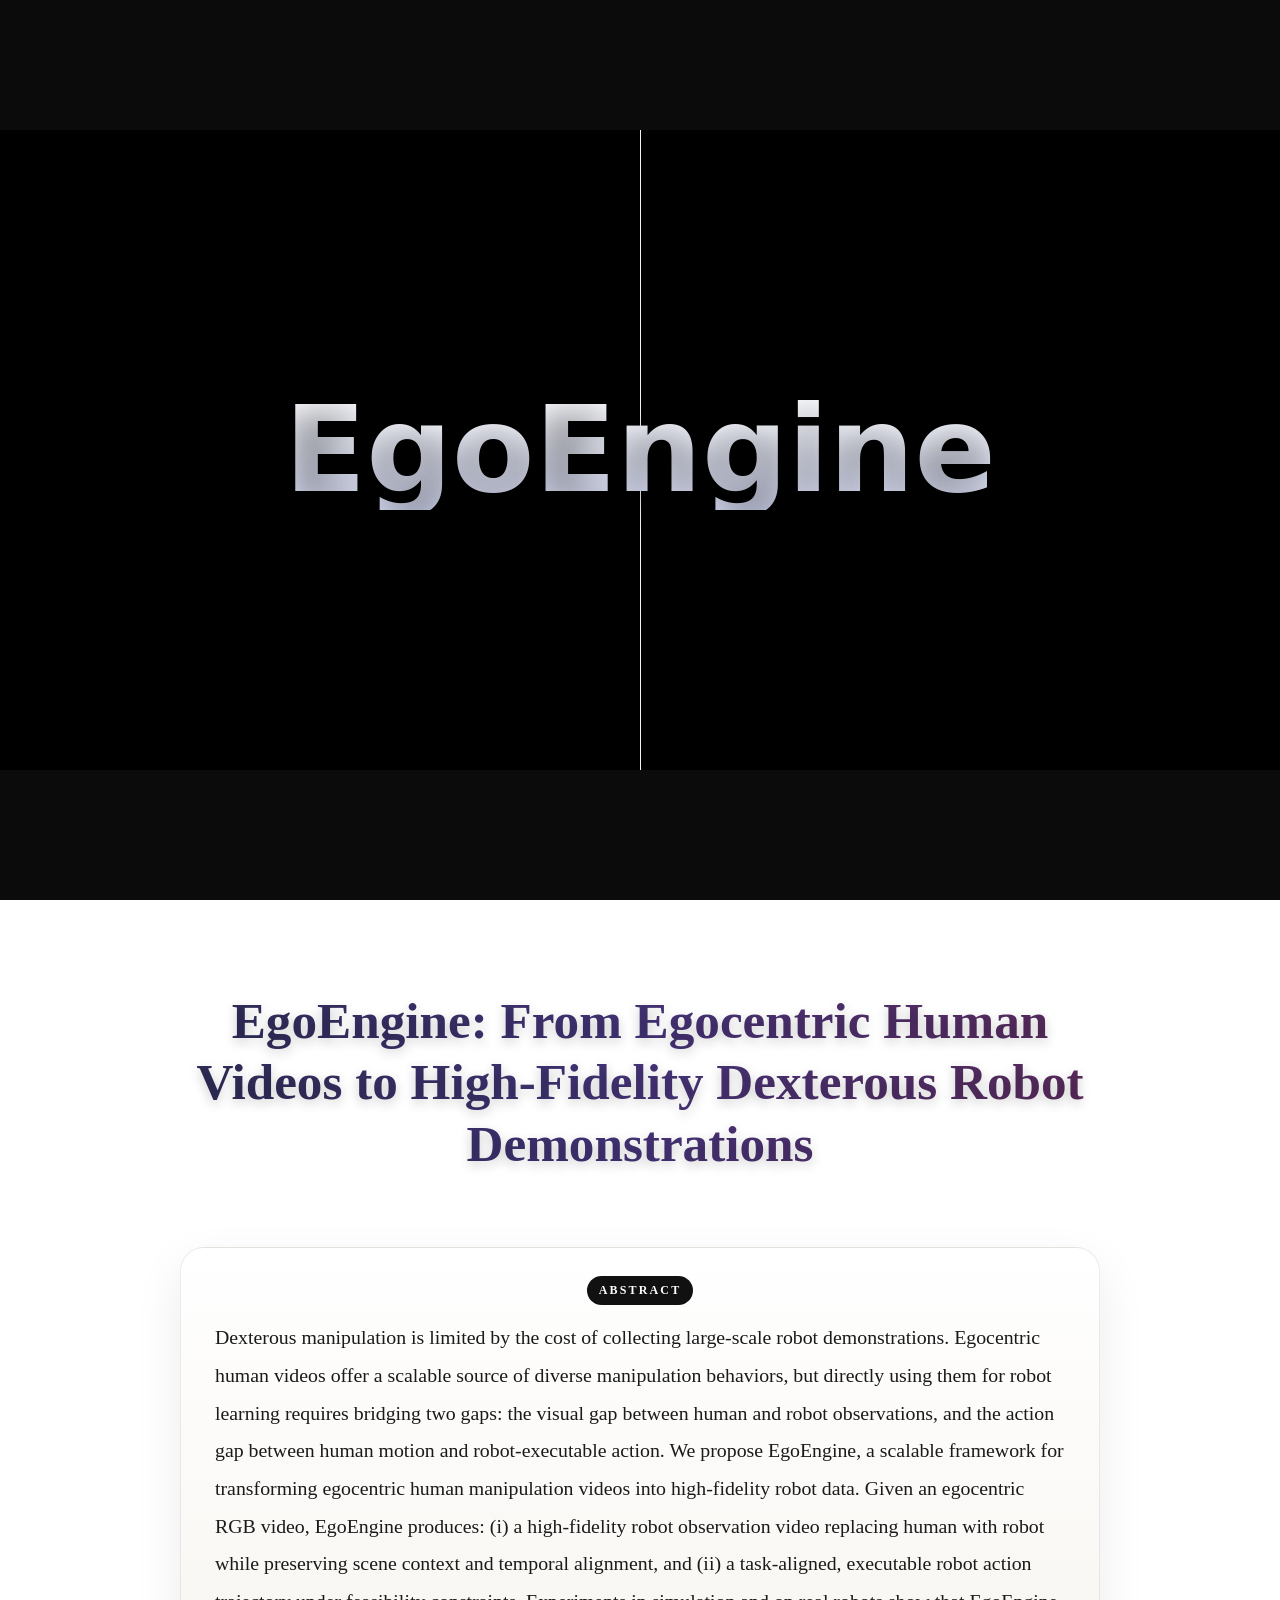
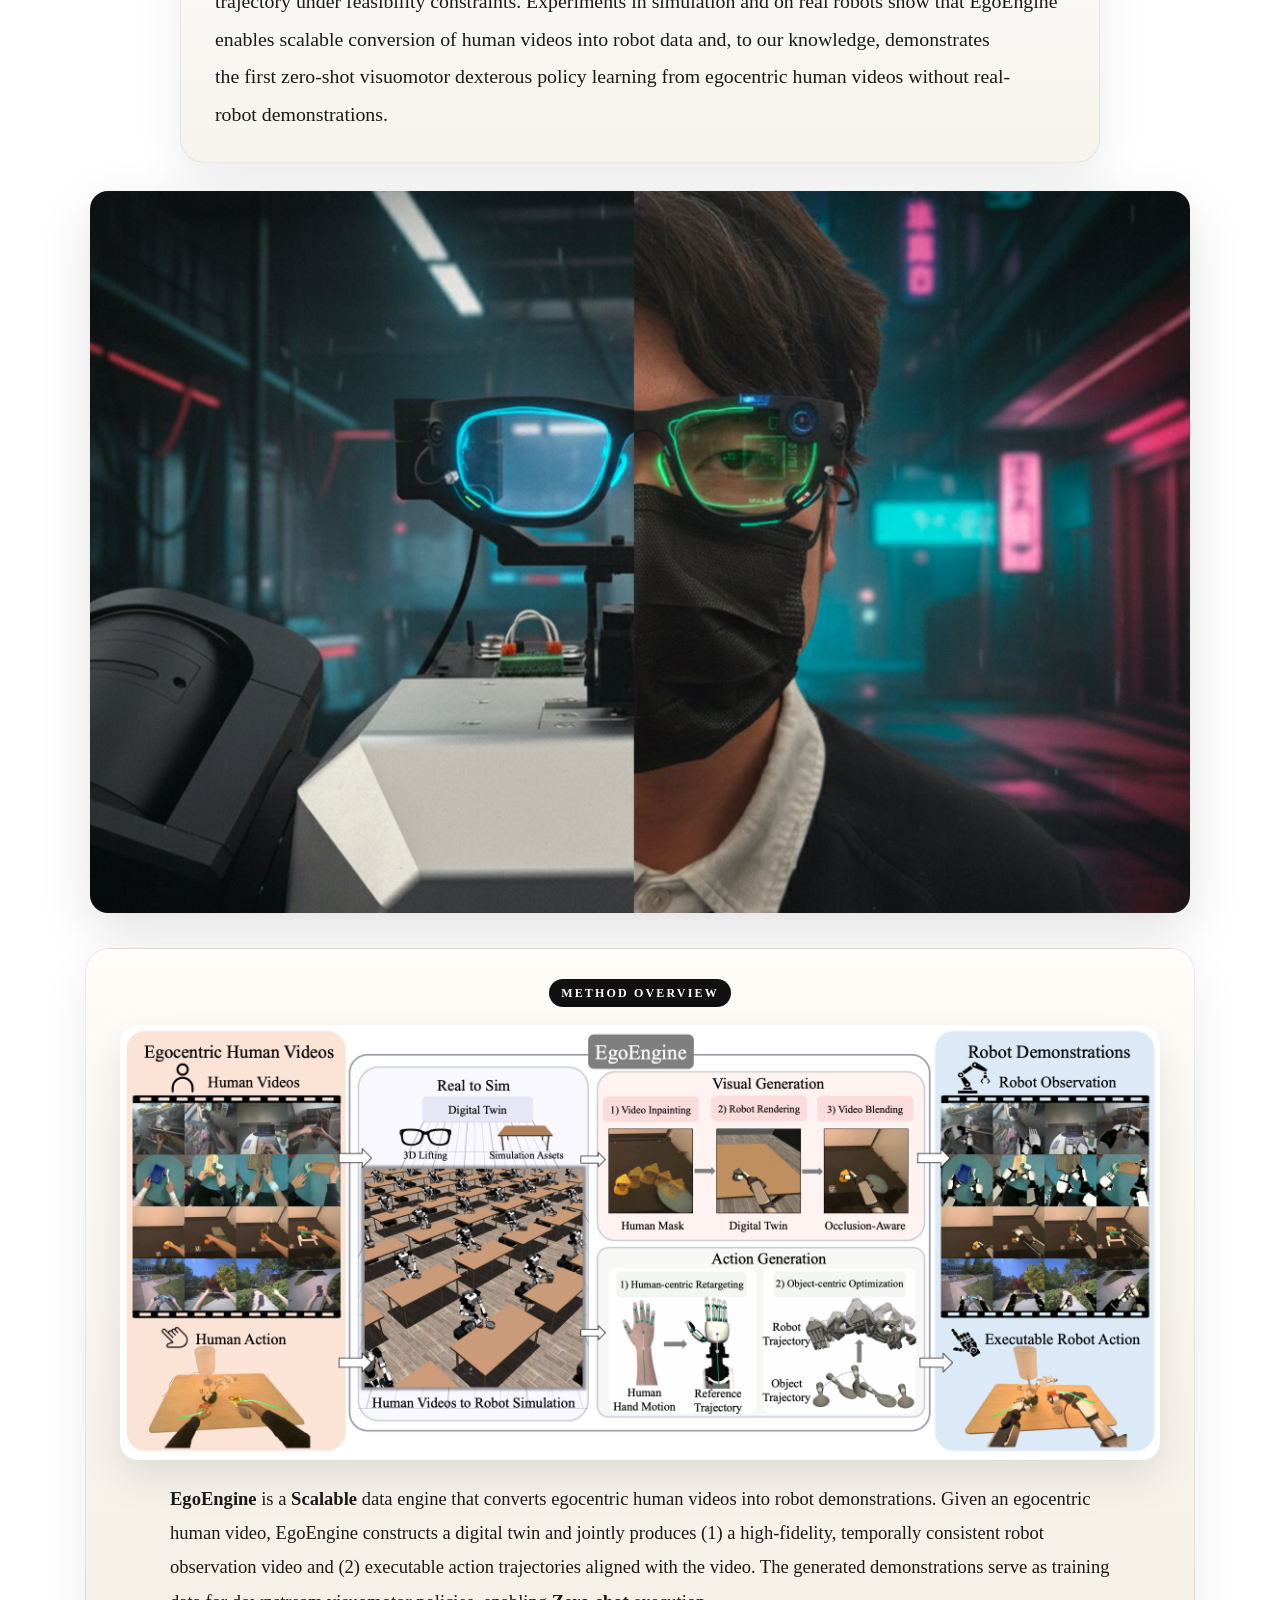
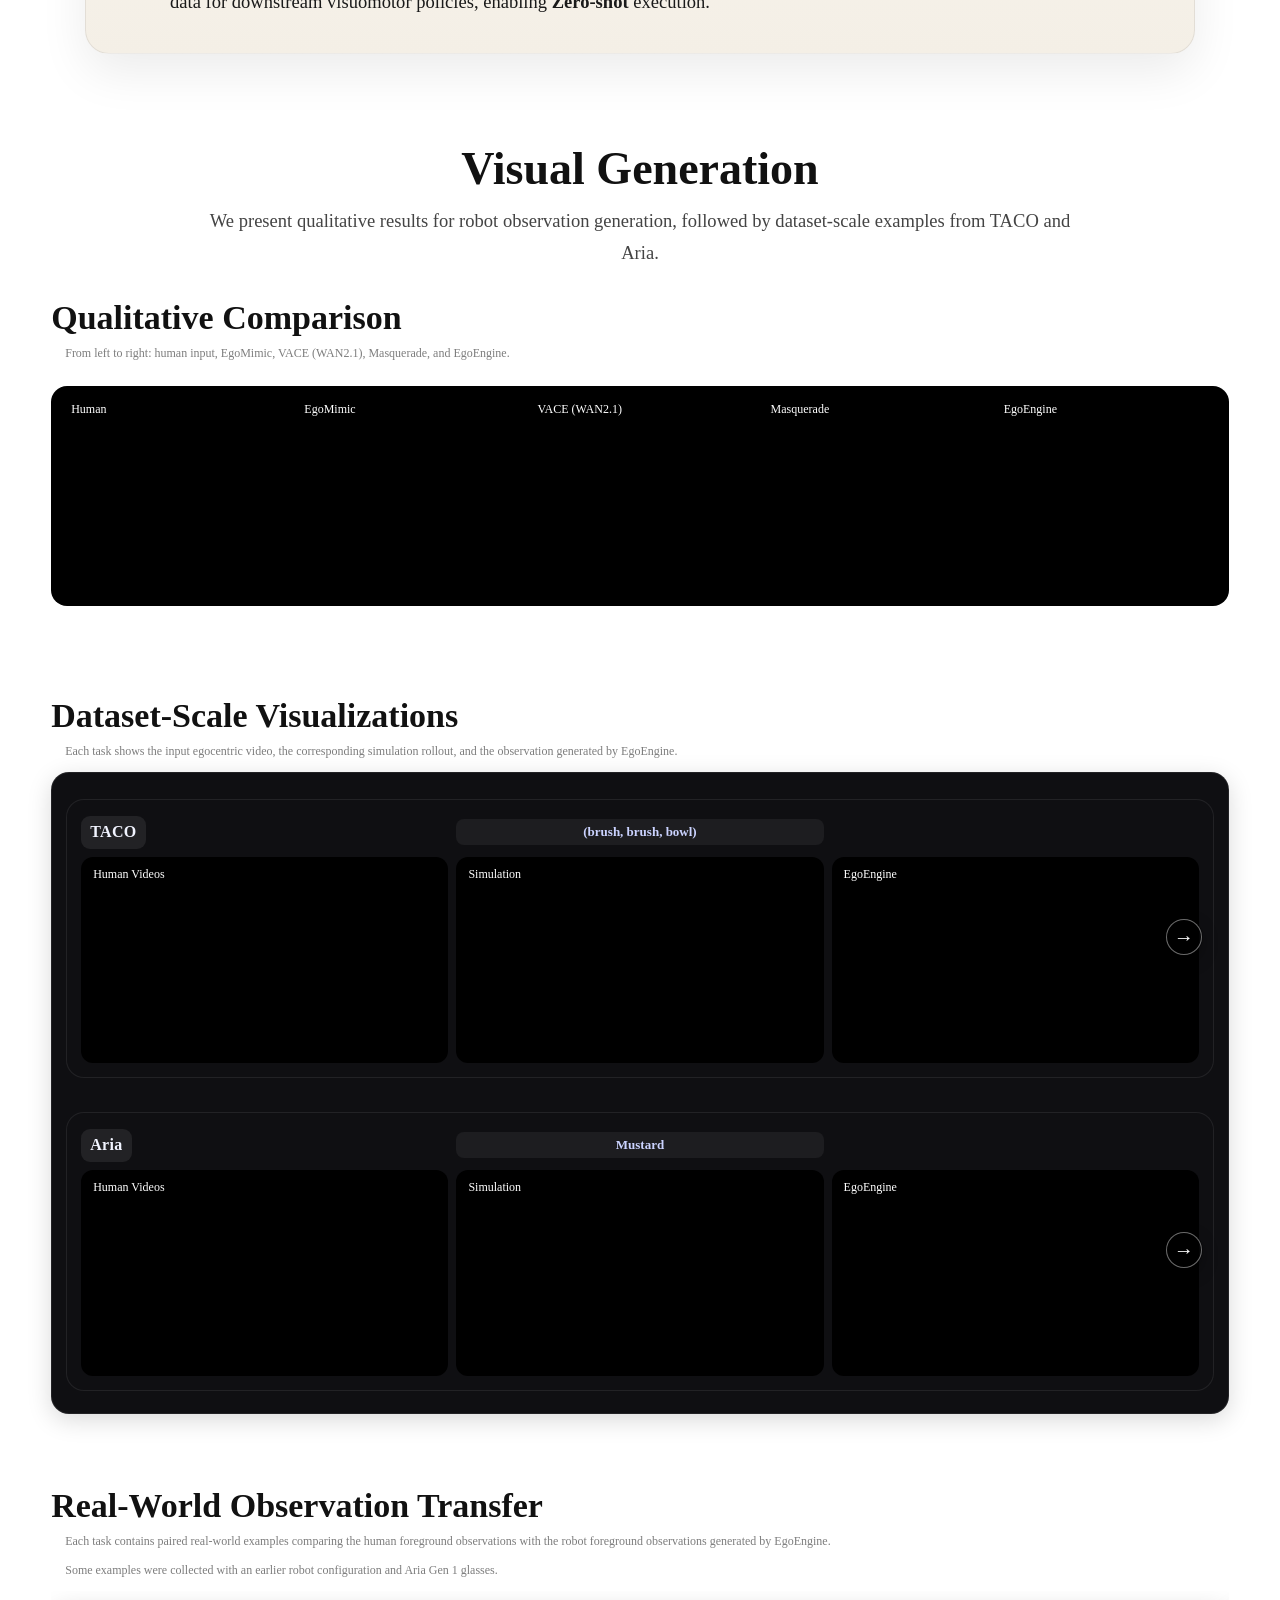
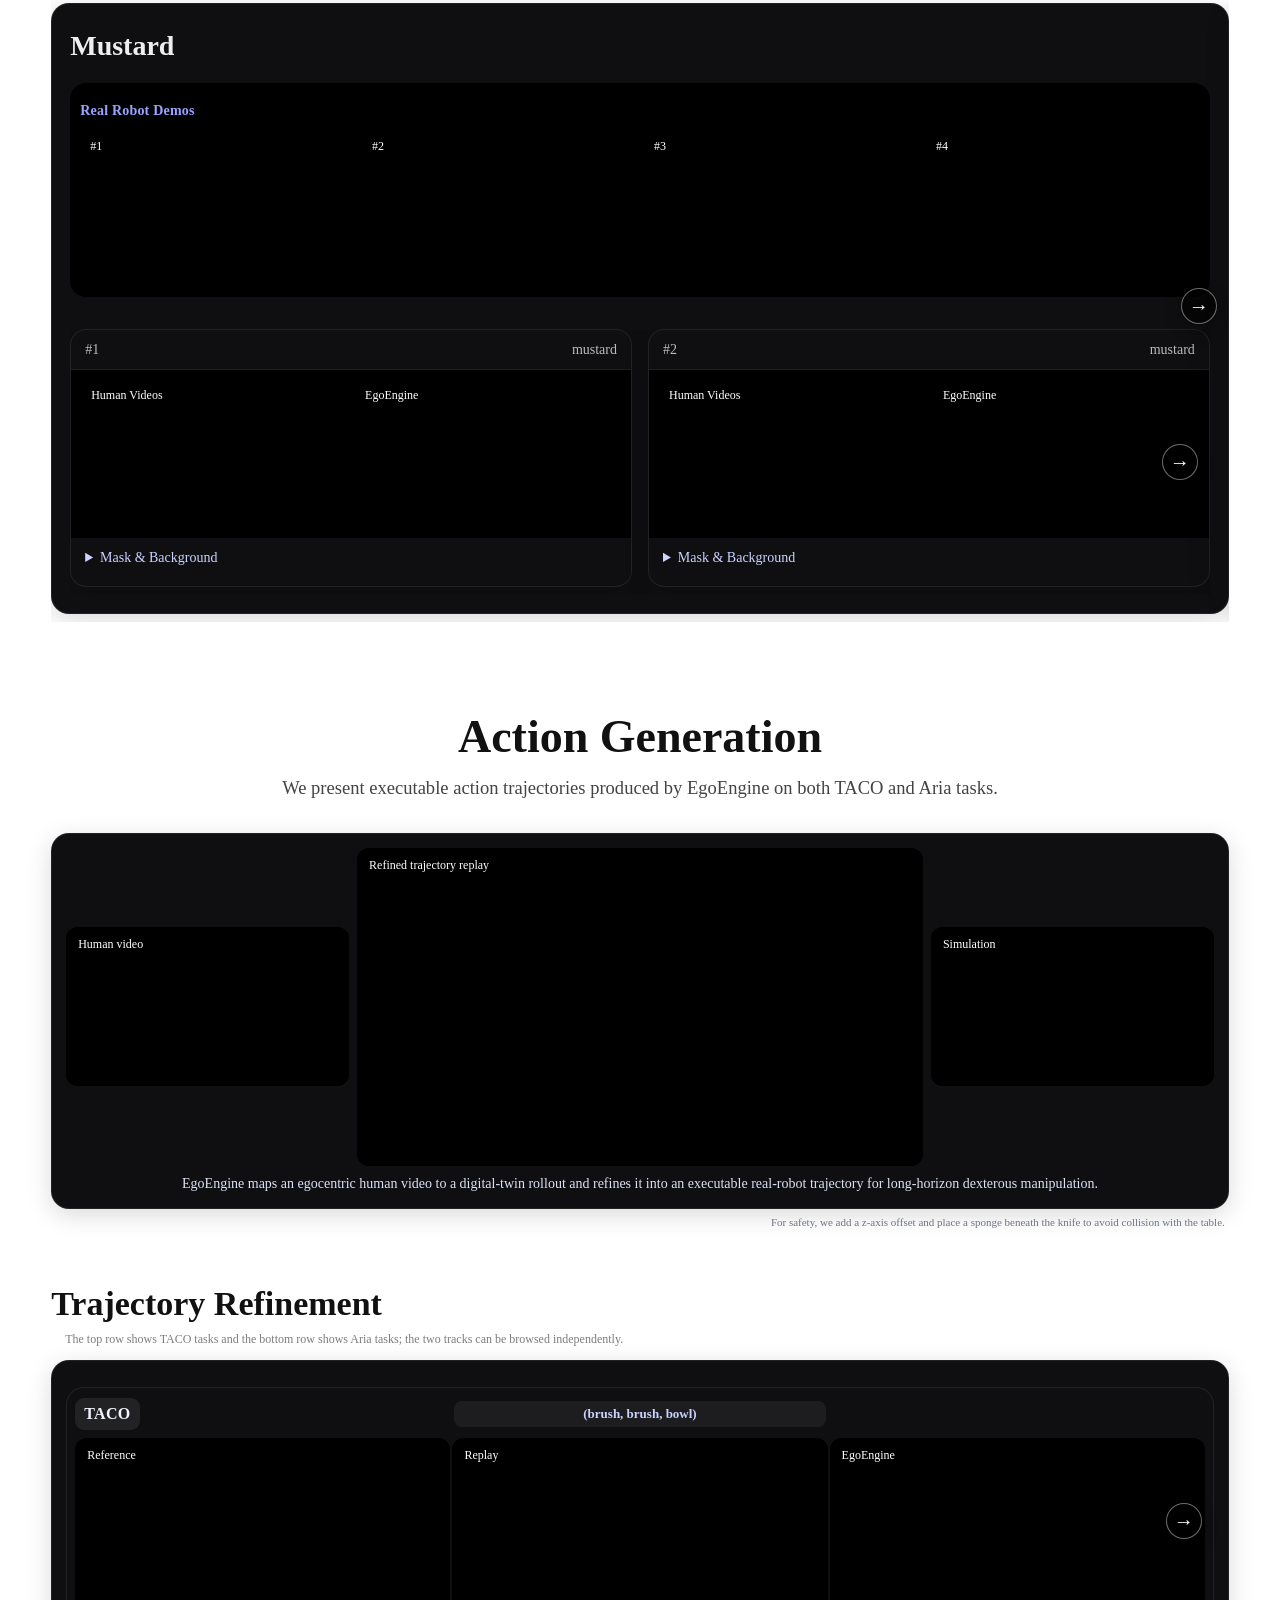
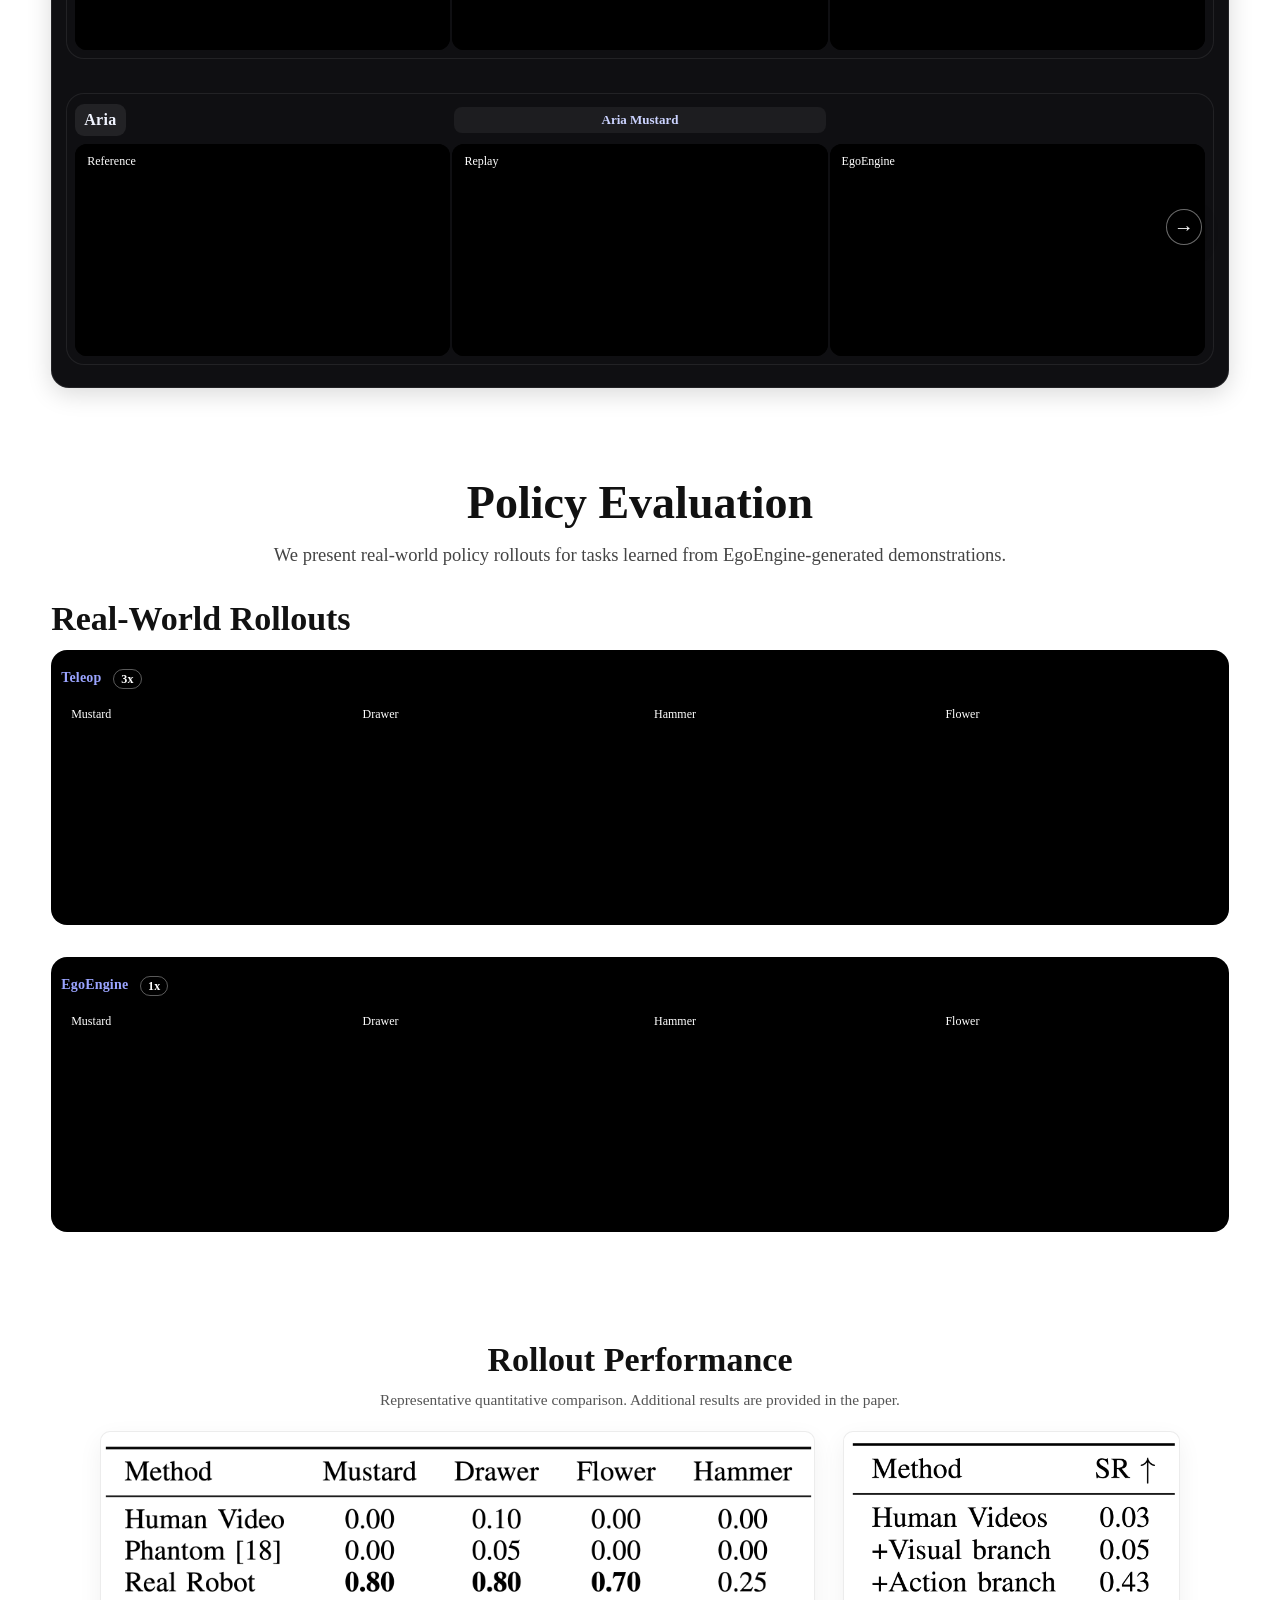
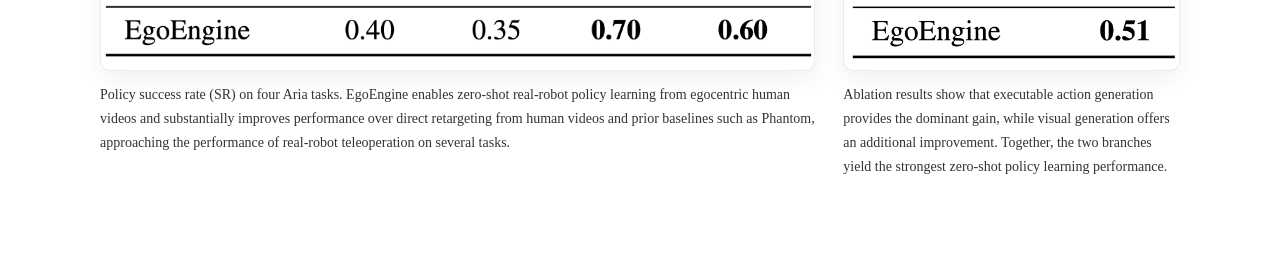
==== index.html @ 9be9b549 "results" ====
<!doctype html>
<html lang="en">
<head>
<meta charset="utf-8" />
<meta name="viewport" content="width=device-width,initial-scale=1" />
<title>EgoEngine</title>
<link rel="stylesheet" href="assets/css/styles.css?v=rollout-egoengine-20260514b" />
</head>
<body>

  <!-- ===== HERO / TEASER ===== -->
  <section class="hero" id="hero">
    <div class="stage" id="stage">
      <div class="brand"><div class="wordmark">EgoEngine</div></div>
      <div id="divider"></div>
      <main id="heroCanvas" class="hero-canvas"></main>
    </div>
  </section>

  <div class="after-hero">
    <header class="paper-header">
      <div class="fancy-title">
        EgoEngine: From Egocentric Human Videos to High-Fidelity Dexterous Robot Demonstrations
      </div>

      <!--
      <div style="text-align:center; margin:25px 0; font-size:25px; line-height:1.7; font-family:'Times New Roman', Times, serif;">
        Shuo Cheng<sup>1*</sup>, Yangcen Liu<sup>1*</sup>, Yiran Yang<sup>1,2†</sup>,
        Xinchen Yin<sup>1†</sup>, Woo Chul Shin<sup>1†</sup>,
        Mengying Lin<sup>1</sup>, Danfei Xu<sup>1</sup>
        <br>
        <span style="font-size:20px;">
          <sup>1</sup>Georgia Institute of Technology &nbsp;&nbsp;
          <sup>2</sup>Tsinghua University
        </span>
        <br>
        <span style="font-size:19px;">
          {shuocheng, yliu3735, yyang3180, xyin85, wshin49, mlin365, danfei}@gatech.edu
        </span>
      </div>
      -->

      <section class="abstract-block" id="abstract">
        <div class="section-kicker">Abstract</div>
        <p class="abstract-text">
          Dexterous manipulation is limited by the cost of collecting large-scale robot demonstrations.
          Egocentric human videos offer a scalable source of diverse manipulation behaviors, but directly using them for robot learning requires bridging two gaps: the visual gap between human and robot observations, and the action gap between human motion and robot-executable action.
          We propose EgoEngine, a scalable framework for transforming egocentric human manipulation videos into high-fidelity robot data.
          Given an egocentric RGB video, EgoEngine produces:
          (i) a high-fidelity robot observation video replacing human with robot while preserving scene context and temporal alignment, and
          (ii) a task-aligned, executable robot action trajectory under feasibility constraints.
          Experiments in simulation and on real robots show that EgoEngine enables scalable conversion of human videos into robot data and, to our knowledge, demonstrates the first zero-shot visuomotor dexterous policy learning from egocentric human videos without real-robot demonstrations.
        </p>
      </section>

      <div class="teaser-wrap">
        <img src="videos/teaser.png" alt="EgoEngine Teaser" class="teaser-image" />
      </div>

      <section class="overview-block" id="method-overview">
        <div class="section-kicker">Method Overview</div>
        <div class="overview-figure-wrap">
          <img src="fig/pipeline.png" alt="EgoEngine pipeline overview" class="overview-figure" />
        </div>
        <p class="overview-text">
          <strong>EgoEngine</strong> is a <strong>Scalable</strong> data engine that converts egocentric human videos into robot demonstrations.
          Given an egocentric human video, EgoEngine constructs a digital twin and jointly produces
          (1) a high-fidelity, temporally consistent robot observation video and
          (2) executable action trajectories aligned with the video.
          The generated demonstrations serve as training data for downstream visuomotor policies, enabling <strong>Zero-shot</strong> execution.
        </p>
      </section>

    </header>

    <section class="branch-section" id="visual-branch">
      <div class="branch-copy">
        <h2>Visual Generation</h2>
        <p>We present qualitative results for robot observation generation, followed by dataset-scale examples from TACO and Aria.</p>
      </div>

      <section class="visual-comparison" id="visual-comparison">
        <div class="subsection-head">
          <h3>Qualitative Comparison</h3>
        </div>
        <div class="hint">From left to right: human input, EgoMimic, VACE (WAN2.1), Masquerade, and EgoEngine.</div>
        <div class="comparison-block">
          <div class="comparison-row" id="visual-comparison-row"></div>
        </div>
      </section>

      <section class="visual-generation-section" id="visual-generation">
        <div class="subsection-head">
          <h3>Dataset-Scale Visualizations</h3>
        </div>
        <div class="hint">Each task shows the input egocentric video, the corresponding simulation rollout, and the observation generated by EgoEngine.</div>
        <div class="visual-generation-block">
          <section class="taco-section" id="taco">
            <div class="taco-scroll-wrap">
              <div class="taco-track" id="taco-track"></div>
              <div class="taco-scroll-cue left hidden" id="taco-scroll-cue-left" aria-hidden="true">&larr;</div>
              <div class="taco-scroll-cue" id="taco-scroll-cue" aria-hidden="true">&rarr;</div>
            </div>
          </section>

          <section class="aria-section" id="aria">
            <div class="taco-scroll-wrap">
              <div class="taco-track" id="aria-track"></div>
              <div class="taco-scroll-cue left hidden" id="aria-scroll-cue-left" aria-hidden="true">&larr;</div>
              <div class="taco-scroll-cue" id="aria-scroll-cue" aria-hidden="true">&rarr;</div>
            </div>
          </section>
        </div>
      </section>

      <section class="tasks" id="tasks">
        <div class="subsection-head">
          <h3>Real-World Observation Transfer</h3>
        </div>
        <div class="hint">Each task contains paired real-world examples comparing the human foreground observations with the robot foreground observations generated by EgoEngine.</div>
        <div class="hint">Some examples were collected with an earlier robot configuration and Aria Gen 1 glasses.</div>
        <div class="taco-scroll-wrap real-world-scroll-wrap">
          <div class="real-world-track" id="real-world-track"></div>
          <div class="taco-scroll-cue left hidden" id="real-world-scroll-cue-left" aria-hidden="true">&larr;</div>
          <div class="taco-scroll-cue" id="real-world-scroll-cue" aria-hidden="true">&rarr;</div>
        </div>
      </section>

    </section>

    <section class="branch-section" id="action-branch">
      <div class="branch-copy">
        <h2>Action Generation</h2>
        <p>We present executable action trajectories produced by EgoEngine on both TACO and Aria tasks.</p>
      </div>

      <section class="action-teaser-section" id="action-teaser">
        <div class="action-teaser-row">
          <div class="action-teaser-pane side">
            <video src="videos/rollout/teaser/human.mp4" autoplay muted loop playsinline preload="metadata"></video>
            <div class="labels">Human video</div>
          </div>
          <div class="action-teaser-pane main">
            <video src="videos/rollout/teaser/replay_knife.mp4" autoplay muted loop playsinline preload="metadata"></video>
            <div class="labels">Refined trajectory replay</div>
          </div>
          <div class="action-teaser-pane side">
            <video src="videos/rollout/teaser/sim_knife.mp4" autoplay muted loop playsinline preload="metadata"></video>
            <div class="labels">Simulation</div>
          </div>
          <p class="action-teaser-note">EgoEngine maps an egocentric human video to a digital-twin rollout and refines it into an executable real-robot trajectory for long-horizon dexterous manipulation.</p>
        </div>
      </section>
      <p class="action-teaser-safety-note">For safety, we add a z-axis offset and place a sponge beneath the knife to avoid collision with the table.</p>

      <section class="action-section" id="refined-action">
        <div class="subsection-head">
          <h3>Trajectory Refinement</h3>
        </div>
        <div class="hint">The top row shows TACO tasks and the bottom row shows Aria tasks; the two tracks can be browsed independently.</div>
        <div class="action-generation-block">
          <section class="action-taco-section" id="action-taco">
            <div class="taco-scroll-wrap">
              <div class="taco-track action-track" id="action-taco-track"></div>
              <div class="taco-scroll-cue left hidden" id="action-taco-scroll-cue-left" aria-hidden="true">&larr;</div>
              <div class="taco-scroll-cue" id="action-taco-scroll-cue" aria-hidden="true">&rarr;</div>
            </div>
          </section>
          <section class="action-aria-section" id="action-aria">
            <div class="taco-scroll-wrap">
              <div class="taco-track action-track" id="action-aria-track"></div>
              <div class="taco-scroll-cue left hidden" id="action-aria-scroll-cue-left" aria-hidden="true">&larr;</div>
              <div class="taco-scroll-cue" id="action-aria-scroll-cue" aria-hidden="true">&rarr;</div>
            </div>
          </section>
        </div>
      </section>
    </section>

    <section class="branch-section" id="real-world">
      <div class="branch-copy">
        <h2>Policy Evaluation</h2>
        <p>We present real-world policy rollouts for tasks learned from EgoEngine-generated demonstrations.</p>
      </div>

      <section class="rollout-section" id="policy-rollout">
        <div class="subsection-head">
          <h3>Real-World Rollouts</h3>
        </div>
        <div class="rollout-block">
          <div class="subhead">Teleop <span class="speed-badge">3x</span></div>
          <div class="rollout-row" id="policy-rollout-teleop-row"></div>
        </div>
        <div class="rollout-block">
          <div class="subhead">EgoEngine <span class="speed-badge">1x</span></div>
          <div class="rollout-row" id="policy-rollout-egoengine-row"></div>
        </div>
      </section>
    </section>

    <section class="paper-figure-section" id="results">
      <div class="paper-figure-header">
        <h2>Rollout Performance</h2>
        <p>Representative quantitative comparison. Additional results are provided in the paper.</p>
      </div>
      <div class="paper-figure-grid">
        <figure class="paper-figure">
          <div class="paper-figure-media">
            <img src="fig/results.png" alt="Policy success rate comparison on four Aria tasks" class="paper-figure-image" />
          </div>
          <figcaption class="paper-figure-caption">
            Policy success rate (SR) on four Aria tasks. EgoEngine enables zero-shot real-robot policy learning from egocentric human videos and substantially improves performance over direct retargeting from human videos and prior baselines such as Phantom, approaching the performance of real-robot teleoperation on several tasks.
          </figcaption>
        </figure>
        <figure class="paper-figure">
          <div class="paper-figure-media">
            <img src="fig/ablation.png" alt="Ablation of visual and action generation for zero-shot policy learning" class="paper-figure-image" />
          </div>
          <figcaption class="paper-figure-caption">
            Ablation results show that executable action generation provides the dominant gain, while visual generation offers an additional improvement. Together, the two branches yield the strongest zero-shot policy learning performance.
          </figcaption>
        </figure>
      </div>
    </section>
  </div>

<script src="assets/js/main.js?v=rollout-egoengine-20260514b"></script>
</body>
</html>
---- assets/css/styles.css ----
:root{
    --divider-x: 50vw;
    --bg:#0b0b0c;
    --line:rgba(255,255,255,.95);
    --cell: calc(100vw / 6);
  }
  *{box-sizing:border-box}
  html,body{height:100%}
  body{
    margin:0;
    background:var(--bg);
    color:#eaeaea;
    font:16px/1.4 "Times New Roman", Times, serif;
  }

  /* ===== HERO (unchanged layout, now light-load) ===== */
  .hero{ position:relative; width:100vw; height:100vh; overflow:hidden; }
  .stage{
    position:absolute; top:50%; left:50%; transform:translate(-50%,-50%);
    width:100vw; height:calc(100vw / 2);
  }
  .brand{ position:absolute; inset:0; display:flex; align-items:center; justify-content:center; z-index:100; pointer-events:none; }
  .brand .wordmark{
    font-family:system-ui, -apple-system, "Segoe UI", Roboto, Helvetica, Arial, sans-serif;
    font-weight:900; font-size:clamp(42px,10vw,120px); line-height:1;
    background:linear-gradient(180deg,#fff,#dfe5ff);
    -webkit-background-clip:text; background-clip:text; color:transparent;
    text-shadow:0 10px 32px rgba(0,0,0,.45);
  }
  .hero-canvas{
    position:absolute; inset:0; overflow:hidden; background:#000;
  }
  .hero-pair{ position:absolute; inset:0; overflow:hidden; background:#000; }
  .hero-pair video{ position:absolute; inset:0; width:100%; height:100%; object-fit:cover; display:block; background:#000; }
  .hero-pair video.base{ z-index:1; }
  .hero-pair video.overlay{ z-index:2;
    clip-path: polygon(0 0, var(--cut,0px) 0, var(--cut,0px) 100%, 0 100%);
    will-change:clip-path;
  }
  #divider{ position:absolute; top:0; bottom:0; left: calc(var(--divider-x) - 1px);
    width:2px; background:var(--line); pointer-events:none; z-index:2; }

  /* Hide scrollbars */
  html, body{ -ms-overflow-style:none; scrollbar-width:none; }
  html::-webkit-scrollbar, body::-webkit-scrollbar{ width:0; height:0; background:transparent; }

  /* ===== AFTER-HERO HEADING (unchanged look) ===== */
  .after-hero { background:#fff; color:#111; padding:5vh 0; }
  .paper-header,
  .branch-section{
    max-width:min(1400px, 92vw);
    margin:0 auto;
  }
  .paper-header{
    display:grid;
    gap:28px;
    margin-bottom:10vh;
  }
  .fancy-title{
    margin:5vh auto; max-width:80%; text-align:center;
    font-size:clamp(28px,4vw,56px); font-weight:900; line-height:1.2;
    background:linear-gradient(90deg,#2c2c54,#443377,#5a2a5a);
    -webkit-background-clip:text; background-clip:text; color:transparent;
    text-shadow:0 4px 12px rgba(0,0,0,.2);
    animation:title-glow 6s ease-in-out infinite alternate;
  }
  @keyframes title-glow {
    from { text-shadow:0 0 14px rgba(68,51,119,.6),0 0 28px rgba(90,42,90,.5),0 0 42px rgba(68,51,119,.4); }
    to   { text-shadow:0 0 22px rgba(90,42,90,.8),0 0 44px rgba(68,51,119,.7),0 0 60px rgba(90,42,90,.6); }
  }
  .section-kicker{
    display:inline-flex;
    align-items:center;
    justify-content:center;
    min-width:40px;
    padding:6px 12px;
    border-radius:999px;
    background:#111;
    color:#fff;
    font-size:12px;
    font-weight:800;
    letter-spacing:.18em;
    text-transform:uppercase;
  }
  .abstract-block{
    max-width:min(920px, 88vw);
    margin:0 auto;
    padding:28px 34px;
    border:1px solid rgba(17,17,17,.08);
    border-radius:24px;
    background:linear-gradient(180deg,#ffffff 0%,#f7f4ef 100%);
    box-shadow:0 18px 48px rgba(17,17,17,.08);
    text-align:left;
  }
  .abstract-block .section-kicker{
    display:table;
    margin:0 auto 14px;
  }
  .abstract-text{
    margin:0;
    font-size:clamp(17px,1.55vw,21px);
    line-height:1.9;
    color:#1a1a1a;
    text-wrap:pretty;
  }
  .overview-block{
    max-width:min(1120px, 92vw);
    margin:0 auto;
    padding:30px 34px 34px;
    border:1px solid rgba(17,17,17,.08);
    border-radius:24px;
    background:linear-gradient(180deg,#fffdf9 0%,#f4efe6 100%);
    box-shadow:0 18px 48px rgba(17,17,17,.08);
    text-align:left;
  }
  .overview-block .section-kicker{
    display:table;
    margin:0 auto 18px;
  }
  .overview-figure-wrap{
    width:100%;
    margin:0 auto 22px;
    text-align:center;
  }
  .overview-figure{
    width:100%;
    max-width:1040px;
    height:auto;
    display:block;
    margin:0 auto;
    border-radius:18px;
    box-shadow:0 16px 44px rgba(0,0,0,.10);
    background:#fff;
  }
  .overview-text{
    margin:0 auto;
    max-width:940px;
    font-size:clamp(17px,1.45vw,20px);
    line-height:1.85;
    color:#1a1a1a;
    text-wrap:pretty;
  }
  .paper-figure-section{
    max-width:min(1080px, 88vw);
    margin:0 auto 6vh;
    padding-top:2vh;
  }
  .paper-figure-header{
    margin:0 0 18px;
    text-align:center;
  }
  .paper-figure-header h2{
    margin:0 0 8px;
    font-size:clamp(24px,3vw,34px);
    line-height:1.15;
  }
  .paper-figure-header p{
    margin:0;
    font-size:clamp(14px,1.2vw,17px);
    line-height:1.7;
    color:#555;
  }
  .paper-figure{
    margin:0 auto;
    width:100%;
  }
  .paper-figure-grid{
    display:grid;
    grid-template-columns:minmax(0, 1.7fr) minmax(0, 0.8fr);
    gap:28px;
    align-items:start;
  }
  .paper-figure-media{
    height:240px;
    display:flex;
    align-items:flex-start;
    justify-content:center;
    margin:0 auto 12px;
  }
  .paper-figure-image{
    width:auto;
    max-width:100%;
    height:100%;
    display:block;
    margin:0 auto;
    border-radius:10px;
    border:1px solid rgba(17,17,17,.08);
    box-shadow:0 8px 24px rgba(0,0,0,.06);
    background:#fff;
    object-fit:contain;
  }
  .paper-figure-caption{
    max-width:100%;
    margin:0 auto;
    font-size:clamp(14px,1.05vw,16px);
    line-height:1.7;
    color:#333;
    text-align:left;
    text-wrap:pretty;
  }
  .teaser-wrap{
    width:100%;
    text-align:center;
  }
  .teaser-image{
    max-width:min(1100px, 100%);
    width:100%;
    height:auto;
    border-radius:18px;
    box-shadow:0 18px 54px rgba(0,0,0,.12);
  }
  .branch-section{
    margin-bottom:10vh;
  }
  .branch-copy{
    margin:0 0 28px;
    display:grid;
    gap:10px;
    text-align:center;
  }
  .branch-copy h2{
    margin:0;
    font-size:clamp(28px,3.8vw,46px);
    line-height:1.1;
  }
  .branch-copy p{
    margin:0;
    max-width:880px;
    font-size:clamp(16px,1.45vw,20px);
    line-height:1.75;
    color:#444;
    justify-self:center;
  }
  .subsection-head{
    margin:0 0 8px;
    text-align:left;
  }
  .subsection-head h3{
    margin:0;
    font-size:clamp(22px,2.7vw,34px);
    line-height:1.15;
    font-weight:800;
  }

  /* ===== NEW: Real-World Tasks layout ===== */
  .tasks{ max-width:min(1200px,92vw); margin:0 auto 8vh; }
  .real-world-scroll-wrap{
    position:relative;
  }
  .real-world-track{
    display:flex;
    gap:0;
    overflow-x:auto;
    padding:12px 0 8px;
    scroll-snap-type:x mandatory;
    scroll-behavior:smooth;
  }
  .real-world-track::-webkit-scrollbar{
    height:8px;
  }
  .real-world-track::-webkit-scrollbar-thumb{
    background:rgba(0,0,0,.2);
    border-radius:999px;
  }
  .real-task-slide{
    flex:0 0 100%;
    min-width:0;
    scroll-snap-align:start;
    scroll-snap-stop:always;
    background:#0f0f12;
    color:#eee;
    border:1px solid rgba(255,255,255,.08);
    border-radius:18px;
    padding:18px;
    box-shadow:0 6px 24px rgba(0,0,0,.15);
  }
  .task{
    margin:0;
  }
  .task h4{
    margin:4px 0 18px;
    font-size:clamp(20px,2.3vw,28px);
    font-weight:800;
  }
  .task-scroll-wrap{
    position:relative;
  }
  .demos{
    display:flex;
    gap:0;
    overflow-x:auto;
    scroll-snap-type:x mandatory;
    scroll-behavior:smooth;
    padding:0 0 8px;
  }
  .demos-slide{
    flex:0 0 100%;
    min-width:0;
    display:grid;
    grid-template-columns:repeat(2, minmax(0, 1fr));
    gap:16px;
    scroll-snap-align:start;
    scroll-snap-stop:always;
  }
  .demos::-webkit-scrollbar{
    height:8px;
  }
  .demos::-webkit-scrollbar-thumb{
    background:rgba(0,0,0,.2);
    border-radius:999px;
  }
  .card{
    background:#0f0f12; color:#eee; border:1px solid rgba(255,255,255,.08);
    border-radius:16px; overflow:hidden; box-shadow:0 6px 24px rgba(0,0,0,.15);
    min-width:0;
  }
  .card .meta{
    padding:10px 14px; display:flex; align-items:center; justify-content:space-between;
    border-bottom:1px solid rgba(255,255,255,.06); font-size:14px; color:#bbb;
  }
  .dual{
    display:grid; grid-template-columns:1fr 1fr; gap:4px; padding:8px; background:#000;
  }
  .pane{
    position:relative; width:100%;
    aspect-ratio:16/9; background:#000; overflow:hidden; border-radius:10px;
  }
  .pane video{
    position:absolute; inset:0; width:100%; height:100%; object-fit:cover; display:block;
    background:#000;
  }
  .labels{
    position:absolute; top:6px; left:6px; padding:3px 6px; font-size:12px;
    background:rgba(0,0,0,.55); color:#fff; border-radius:6px; pointer-events:none;
  }
  details.extras{ padding:0 8px 8px; }
  details.extras summary{
    cursor:pointer; user-select:none; padding:10px 6px; color:#cbd3ff; font-size:14px;
  }
  .quad{
    display:grid; grid-template-columns:1fr 1fr; gap:4px; margin-top:6px;
  }
  .small .pane{ aspect-ratio:16/9; }
  .ghost{
    position:absolute; inset:0; display:flex; align-items:center; justify-content:center;
    font-size:12px; color:#888; background:linear-gradient(180deg,#101014,#0b0b0f);
  }
  .badge{
    padding:4px 8px; border:1px solid rgba(255,255,255,.15); border-radius:999px;
    font-size:12px; color:#999;
  }
  .hint{ font-size:12px; color:#7d7d7d; padding:0 14px 12px; }
  .task-scroll-cue{
    position:absolute;
    right:12px;
    top:50%;
    transform:translateY(-50%);
    width:36px;
    height:36px;
    border-radius:999px;
    display:grid;
    place-items:center;
    font-size:20px;
    font-weight:900;
    color:#fff;
    background:rgba(0,0,0,.65);
    border:1px solid rgba(255,255,255,.42);
    box-shadow:0 0 0 1px rgba(0,0,0,.35), 0 6px 16px rgba(0,0,0,.35);
    cursor:pointer;
    pointer-events:auto;
    user-select:none;
    z-index:3;
    animation:taco-cue-nudge-right 1.2s ease-in-out infinite;
    transition:opacity .2s ease;
  }
  .task-scroll-cue.left{
    left:12px;
    right:auto;
    animation-name:taco-cue-nudge-left;
  }
  .task-scroll-cue.hidden{
    opacity:0;
    visibility:hidden;
    pointer-events:none;
  }
  .real-caption{
    padding:8px 14px; font-size:14px; color:#bbb; border-top:1px solid rgba(255,255,255,.06);
  }

  /* ==== Real Robot Demos: 4-in-a-row under each task ==== */
  .subhead{
    margin:10px 2px 8px;
    font-size:14px; font-weight:700;
    color:#9aa4ff;              /* darker than #cbd3ff */
    letter-spacing:.2px;
  }
  .real-block{
    background:#000;            /* match the EgoEngine dual's black panel */
    border-radius:16px;
    padding:8px;
    margin:12px 0 32px; 
  }
  .real-row{
    display:flex;
    flex-wrap:nowrap;             /* always one row */
    gap:4px;                      /* match .dual gap */
    overflow:hidden;
  }
  .real-row .pane{
    flex:1 1 0;                   /* keep 4 items in one row, allow shrink */
    min-width:0;
    height:clamp(110px, 18vw, 160px);
    border-radius:10px;
    background:#000; position:relative; overflow:hidden;
  }
  .real-row .pane video{
    position:absolute; inset:0; width:100%; height:100%; object-fit:cover;
  }

  /* ==== Visual Comparison: 5-in-a-row ==== */
  .visual-comparison{
    max-width:min(1200px, 92vw);
    margin:0 auto 10vh;
  }
  .rollout-section{
    max-width:min(1200px, 92vw);
    margin:0 auto 10vh;
  }
  .comparison-block{
    background:#000;
    border-radius:16px;
    padding:8px;
    margin:12px 0 32px;
  }
  .comparison-row{
    display:flex;
    flex-wrap:nowrap;
    gap:4px;
    overflow:hidden;
  }
  .comparison-row .pane{
    flex:1 1 0;
    min-width:0;
    height:clamp(120px, 16vw, 210px);
    border-radius:10px;
    background:#000; position:relative; overflow:hidden;
  }
  .comparison-row .pane video{
    position:absolute; inset:0; width:100%; height:100%; object-fit:contain;
  }
  .comparison-row .labels{
    max-width:calc(100% - 12px);
    white-space:normal;
    overflow-wrap:anywhere;
    line-height:1.1;
    font-size:clamp(8px,1.8vw,12px);
  }
  .rollout-block{
    background:#000;
    border-radius:16px;
    padding:8px;
    margin:12px 0 32px;
  }
  .speed-badge{
    display:inline-flex;
    align-items:center;
    justify-content:center;
    min-width:28px;
    height:20px;
    margin-left:8px;
    padding:0 7px;
    border:1px solid rgba(255,255,255,.35);
    border-radius:999px;
    color:#fff;
    font-size:12px;
    line-height:1;
    vertical-align:middle;
  }
  .rollout-row{
    display:flex;
    flex-wrap:nowrap;
    gap:4px;
    overflow:hidden;
  }
  .rollout-row .pane{
    flex:1 1 0;
    min-width:0;
    height:clamp(140px, 18vw, 220px);
    border-radius:10px;
    background:#000;
    position:relative;
    overflow:hidden;
  }
  .rollout-row .pane video{
    position:absolute;
    inset:0;
    width:100%;
    height:100%;
    object-fit:contain;
    display:block;
    background:#000;
  }

  /* ===== TACO Visualization (scrollable, snap) ===== */
  .visual-generation-section{
    max-width:min(1200px, 92vw);
    margin:0 auto 8vh;
  }
  .visual-generation-block{
    background:#0f0f12;
    border:1px solid rgba(255,255,255,.08);
    border-radius:18px;
    padding:14px;
    box-shadow:0 6px 24px rgba(0,0,0,.15);
  }
  .action-generation-block{
    background:#0f0f12;
    border:1px solid rgba(255,255,255,.08);
    border-radius:18px;
    padding:14px;
    box-shadow:0 6px 24px rgba(0,0,0,.15);
  }
  .taco-section,
  .aria-section,
  .action-section{
    max-width:min(1200px, 92vw);
    margin:0 auto 10vh;
  }
  .taco-section{
    max-width:none;
    margin:0 0 14px;
  }
  .aria-section{
    max-width:none;
    margin:0;
  }
  .action-taco-section{
    max-width:none;
    margin:0 0 14px;
  }
  .action-aria-section{
    max-width:none;
    margin:0;
  }
  .action-track{
    justify-content:flex-start;
  }
  .action-teaser-section{
    max-width:min(1200px, 92vw);
    margin:0 auto 6px;
    background:#0f0f12;
    border:1px solid rgba(255,255,255,.08);
    border-radius:18px;
    padding:14px;
    box-shadow:0 6px 24px rgba(0,0,0,.15);
  }
  .action-teaser-row{
    display:grid;
    grid-template-columns:minmax(0, 1fr) minmax(0, 2fr) minmax(0, 1fr);
    gap:8px;
    align-items:center;
  }
  .action-teaser-pane{
    position:relative;
    width:100%;
    aspect-ratio:16/9;
    background:#000;
    border-radius:12px;
    overflow:hidden;
  }
  .action-teaser-pane video{
    position:absolute;
    inset:0;
    width:100%;
    height:100%;
    object-fit:cover;
    display:block;
    background:#000;
  }
  .action-teaser-pane.main{
    background:#000;
  }
  .action-teaser-pane.main video{
    border-radius:12px;
  }
  .action-teaser-note{
    grid-column:1 / -1;
    width:100%;
    margin:0;
    color:#dce2f4;
    font-size:14px;
    line-height:1.45;
    text-align:center;
  }
  .action-teaser-safety-note{
    max-width:min(1200px, 92vw);
    margin:0 auto 6vh;
    padding:0 4px;
    color:#6d7484;
    font-size:11px;
    line-height:1.35;
    text-align:right;
  }
  .taco-track{
    display:flex; gap:0; overflow-x:auto; padding:12px 0 8px;
    scroll-snap-type:x mandatory; scroll-behavior:smooth;
    scroll-padding-inline:0;
  }
  .taco-track::-webkit-scrollbar{ height:8px; }
  .taco-track::-webkit-scrollbar-thumb{ background:rgba(0,0,0,.2); border-radius:999px; }
  .taco-scroll-wrap{ position:relative; }
  .taco-scroll-cue{
    position:absolute; right:12px; top:50%; transform:translateY(-50%);
    width:36px; height:36px; border-radius:999px;
    display:grid; place-items:center;
    font-size:20px; font-weight:900; color:#fff;
    background:rgba(0,0,0,.65); border:1px solid rgba(255,255,255,.42);
    box-shadow:0 0 0 1px rgba(0,0,0,.35), 0 6px 16px rgba(0,0,0,.35);
    cursor:pointer; pointer-events:auto; user-select:none; z-index:3;
    animation:taco-cue-nudge-right 1.2s ease-in-out infinite;
    transition:opacity .2s ease;
  }
  .taco-scroll-cue.hidden{ opacity:0; visibility:hidden; pointer-events:none; }
  .taco-scroll-cue.left{
    left:12px; right:auto;
    animation-name:taco-cue-nudge-left;
  }
  .task-scroll-cue:focus-visible,
  .taco-scroll-cue:focus-visible{
    outline:2px solid rgba(255,255,255,.9);
    outline-offset:3px;
  }
  @keyframes taco-cue-nudge-right {
    0% { transform:translateY(-50%) translateX(0); }
    50% { transform:translateY(-50%) translateX(2px); }
    100% { transform:translateY(-50%) translateX(0); }
  }
  @keyframes taco-cue-nudge-left {
    0% { transform:translateY(-50%) translateX(0); }
    50% { transform:translateY(-50%) translateX(-2px); }
    100% { transform:translateY(-50%) translateX(0); }
  }
  .taco-slide{
    flex:0 0 100%;
    scroll-snap-align:start;
    scroll-snap-stop:always;
    background:#0f0f12; border:1px solid rgba(255,255,255,.08);
    border-radius:18px; padding:14px; box-shadow:0 6px 24px rgba(0,0,0,.15);
  }
  .taco-task-row{
    display:grid; grid-template-columns:repeat(3, minmax(0, 1fr)); gap:8px;
    margin:2px 0 8px; align-items:center;
  }
  .visual-generation-block .taco-slide{
    box-shadow:none;
  }
  .taco-series-title{
    justify-self:start;
    align-self:start;
    font-size:16px;
    font-weight:800;
    color:#f1f4ff;
    padding:5px 9px;
    background:rgba(255,255,255,.08);
    border-radius:9px;
    letter-spacing:.02em;
  }
  .taco-task-title{
    font-size:13px; font-weight:700; color:#cbd3ff; text-align:center;
    padding:4px 6px; background:rgba(255,255,255,.06); border-radius:8px;
  }
  .taco-row{ display:grid; grid-template-columns:repeat(3, minmax(0, 1fr)); gap:8px; }
  .taco-pane{ position:relative; width:100%; aspect-ratio:16/9; background:#000; border-radius:12px; overflow:hidden; }
  .taco-pane video{ position:absolute; inset:0; width:100%; height:100%; object-fit:cover; display:block; }
  .taco-label{
    position:absolute; top:6px; left:6px; padding:3px 6px; font-size:12px;
    background:rgba(0,0,0,.55); color:#fff; border-radius:6px; pointer-events:none;
  }
  .action-slide{
    flex:0 0 100%;
    width:100%;
    scroll-snap-align:start;
    scroll-snap-stop:always;
    background:#0f0f12;
    border:1px solid rgba(255,255,255,.08);
    border-radius:18px;
    padding:8px;
    box-shadow:0 6px 24px rgba(0,0,0,.15);
  }
  .action-generation-block .action-slide{
    box-shadow:none;
  }
  .action-media{
    margin-top:2px;
    display:grid;
    grid-template-columns:repeat(3, minmax(0, 1fr));
    gap:2px;
    width:100%;
  }
  .action-pane{
    position:relative;
    width:100%;
    margin:0 auto;
    height:100%;
    min-height:0;
    background:#000;
    border-radius:12px;
    overflow:hidden;
  }
  .action-pane video{
    position:absolute;
    inset:0;
    width:100%;
    height:100%;
    object-fit:cover;
    object-position:center;
    display:block;
    background:#000;
  }
  .action-split-label{
    position:absolute;
    top:8px;
    padding:4px 8px;
    font-size:12px;
    line-height:1;
    color:#fff;
    background:rgba(0,0,0,.55);
    border-radius:6px;
    pointer-events:none;
    z-index:1;
  }
  .action-split-label.left{
    left:8px;
  }
  .action-split-label.right{
    left:calc(50% + 8px);
  }


  /* Keep Real-World demo pairs locked to one row, even on phones */
  @media (max-width:900px){
    .demos-slide{
      grid-template-columns:repeat(2, minmax(0, 1fr));
      gap:10px;
    }
  }

  @media (max-width:560px){
    .action-teaser-row{
      gap:4px;
    }
    .action-teaser-section{
      padding:8px;
      margin-bottom:9vh;
    }
    .action-teaser-note{
      font-size:11px;
      line-height:1.35;
    }
    .action-teaser-safety-note{
      font-size:9px;
      line-height:1.25;
    }
    .dual{
      grid-template-columns:1fr 1fr;
      padding:6px;
      gap:3px;
    }
    .card .meta{
      padding:8px 10px;
      font-size:12px;
    }
    .labels{
      top:4px;
      left:4px;
      padding:2px 5px;
      font-size:10px;
    }
    .subsection-head{
      align-items:flex-start;
      flex-direction:column;
      gap:10px;
    }
    .abstract-block{
      padding:22px 20px;
    }
    .overview-block{
      padding:22px 20px 24px;
    }
    .paper-figure-section{
      max-width:min(1080px, 92vw);
    }
    .paper-figure-grid{
      grid-template-columns:1fr;
      gap:22px;
    }
    .paper-figure-media{
      height:auto;
      display:block;
      margin-bottom:12px;
    }
    .paper-figure-image{
      width:100%;
      height:auto;
      border-radius:8px;
    }
    .paper-figure-caption{
      font-size:14px;
    }
  }
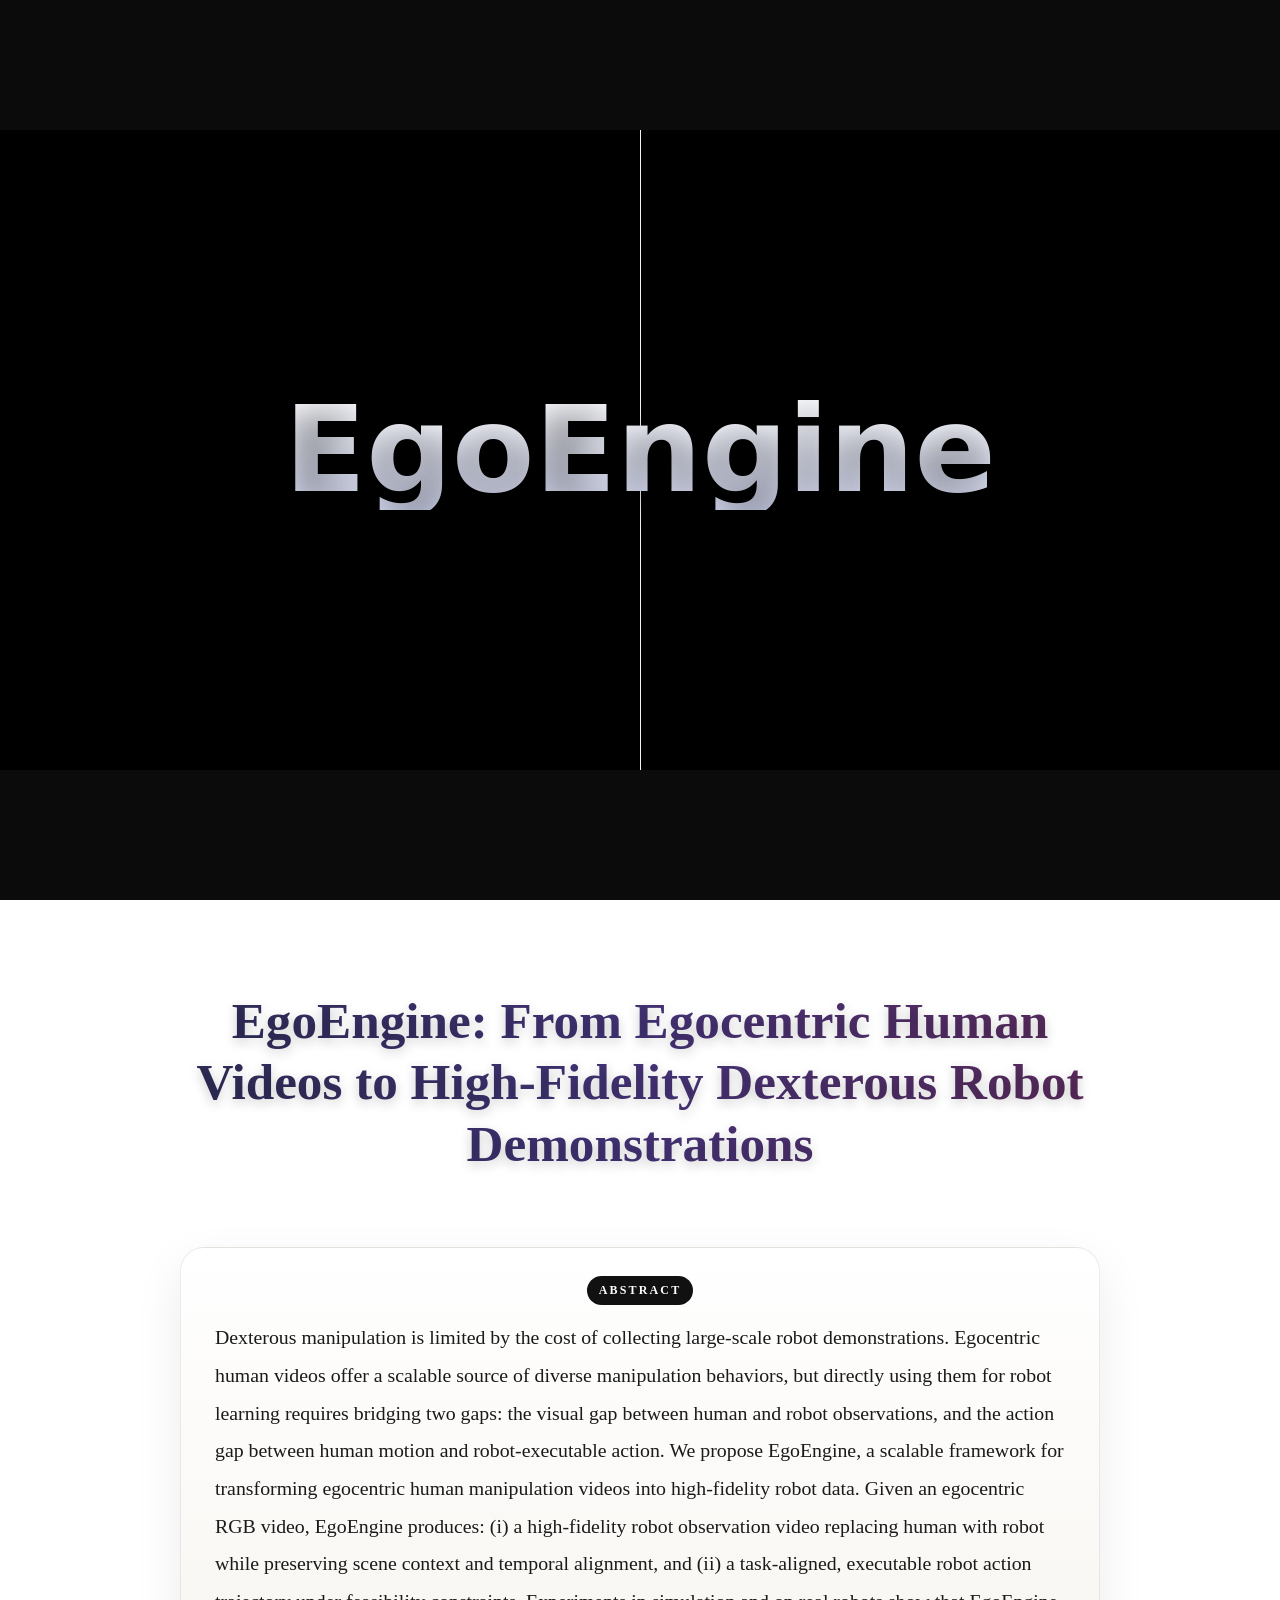
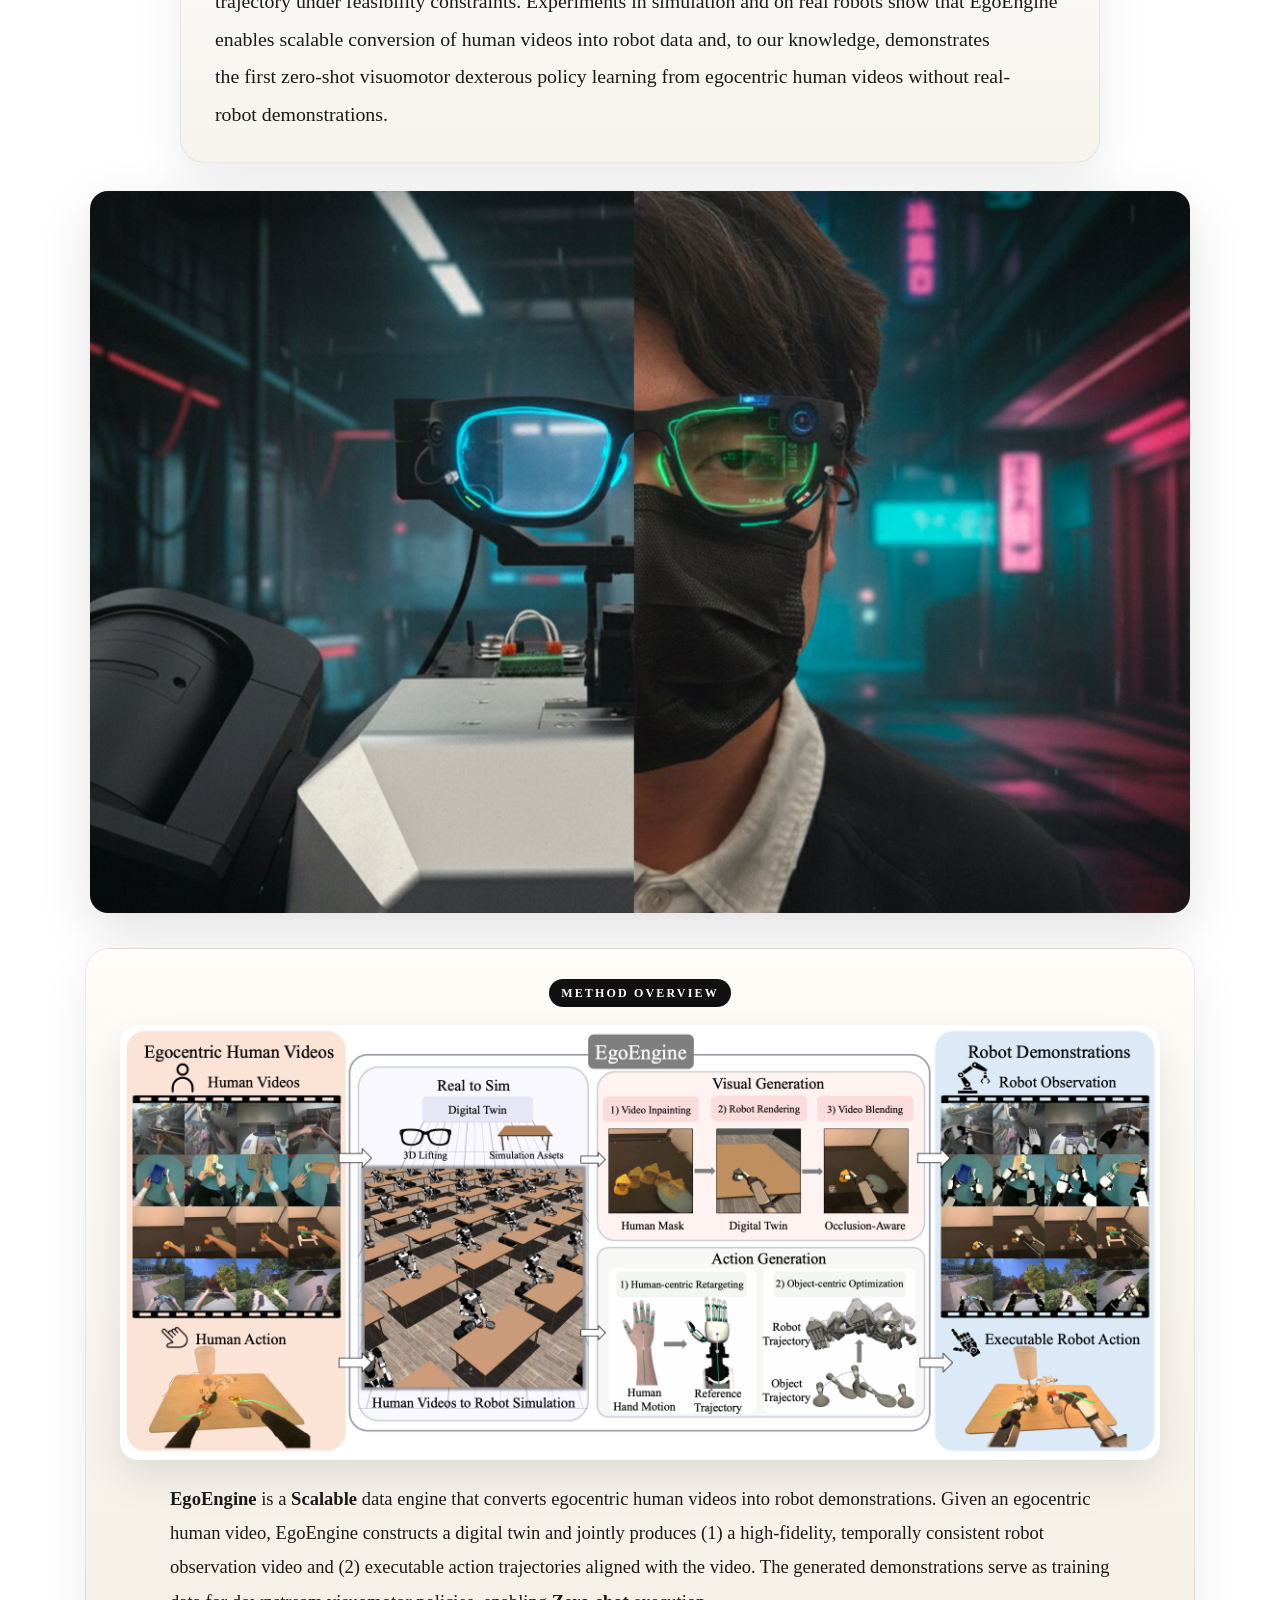
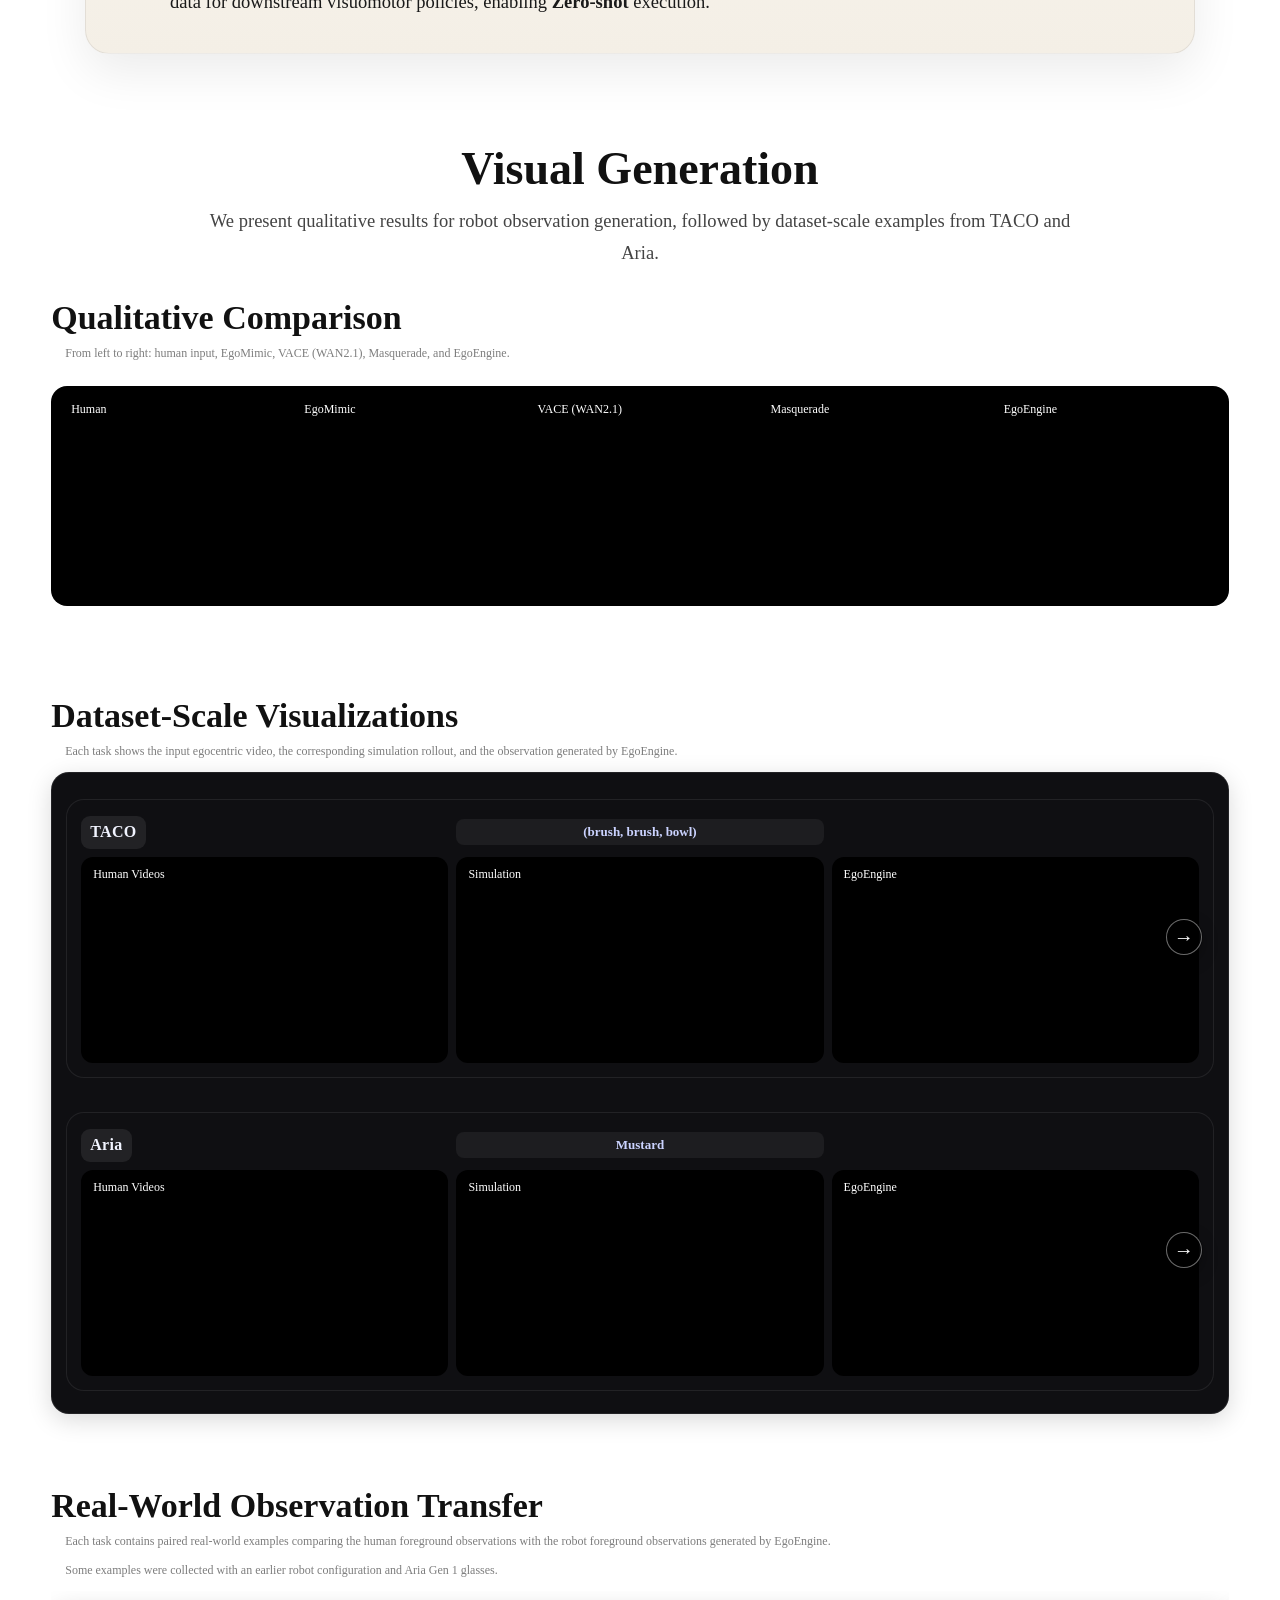
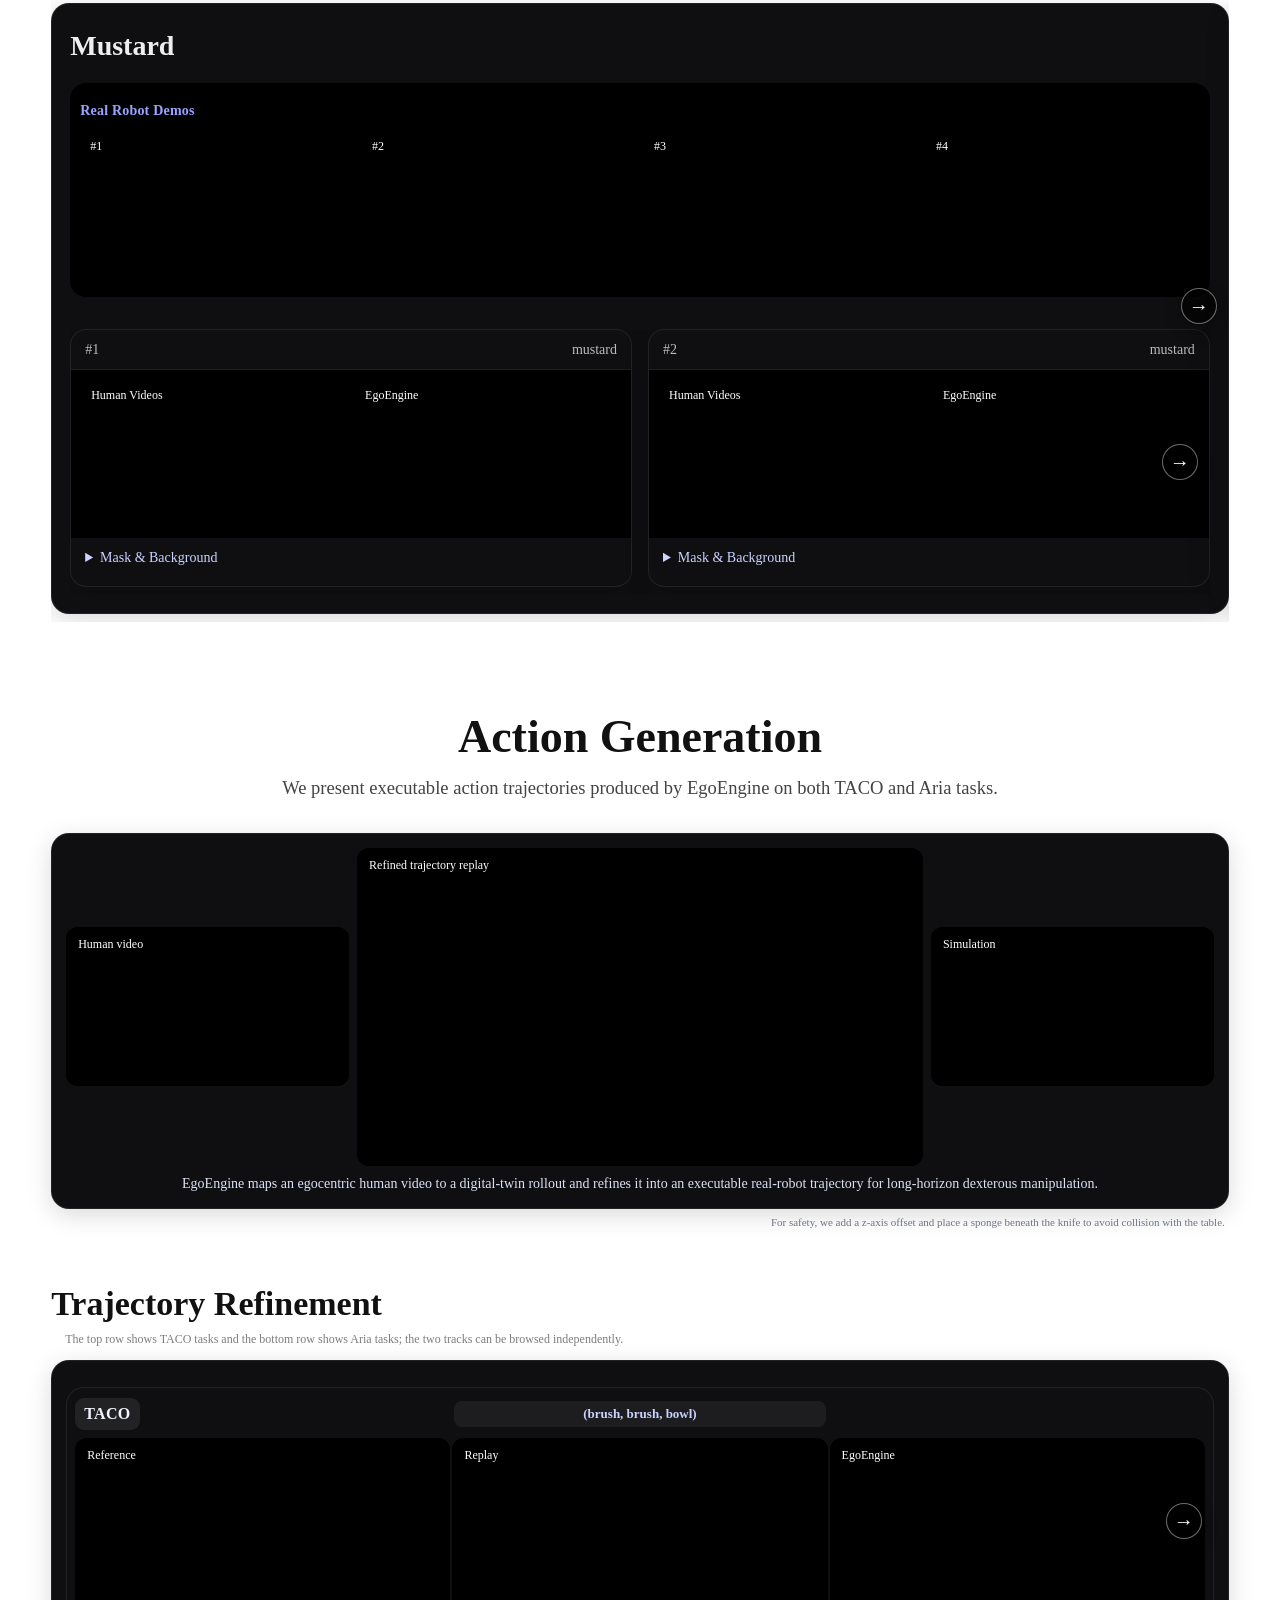
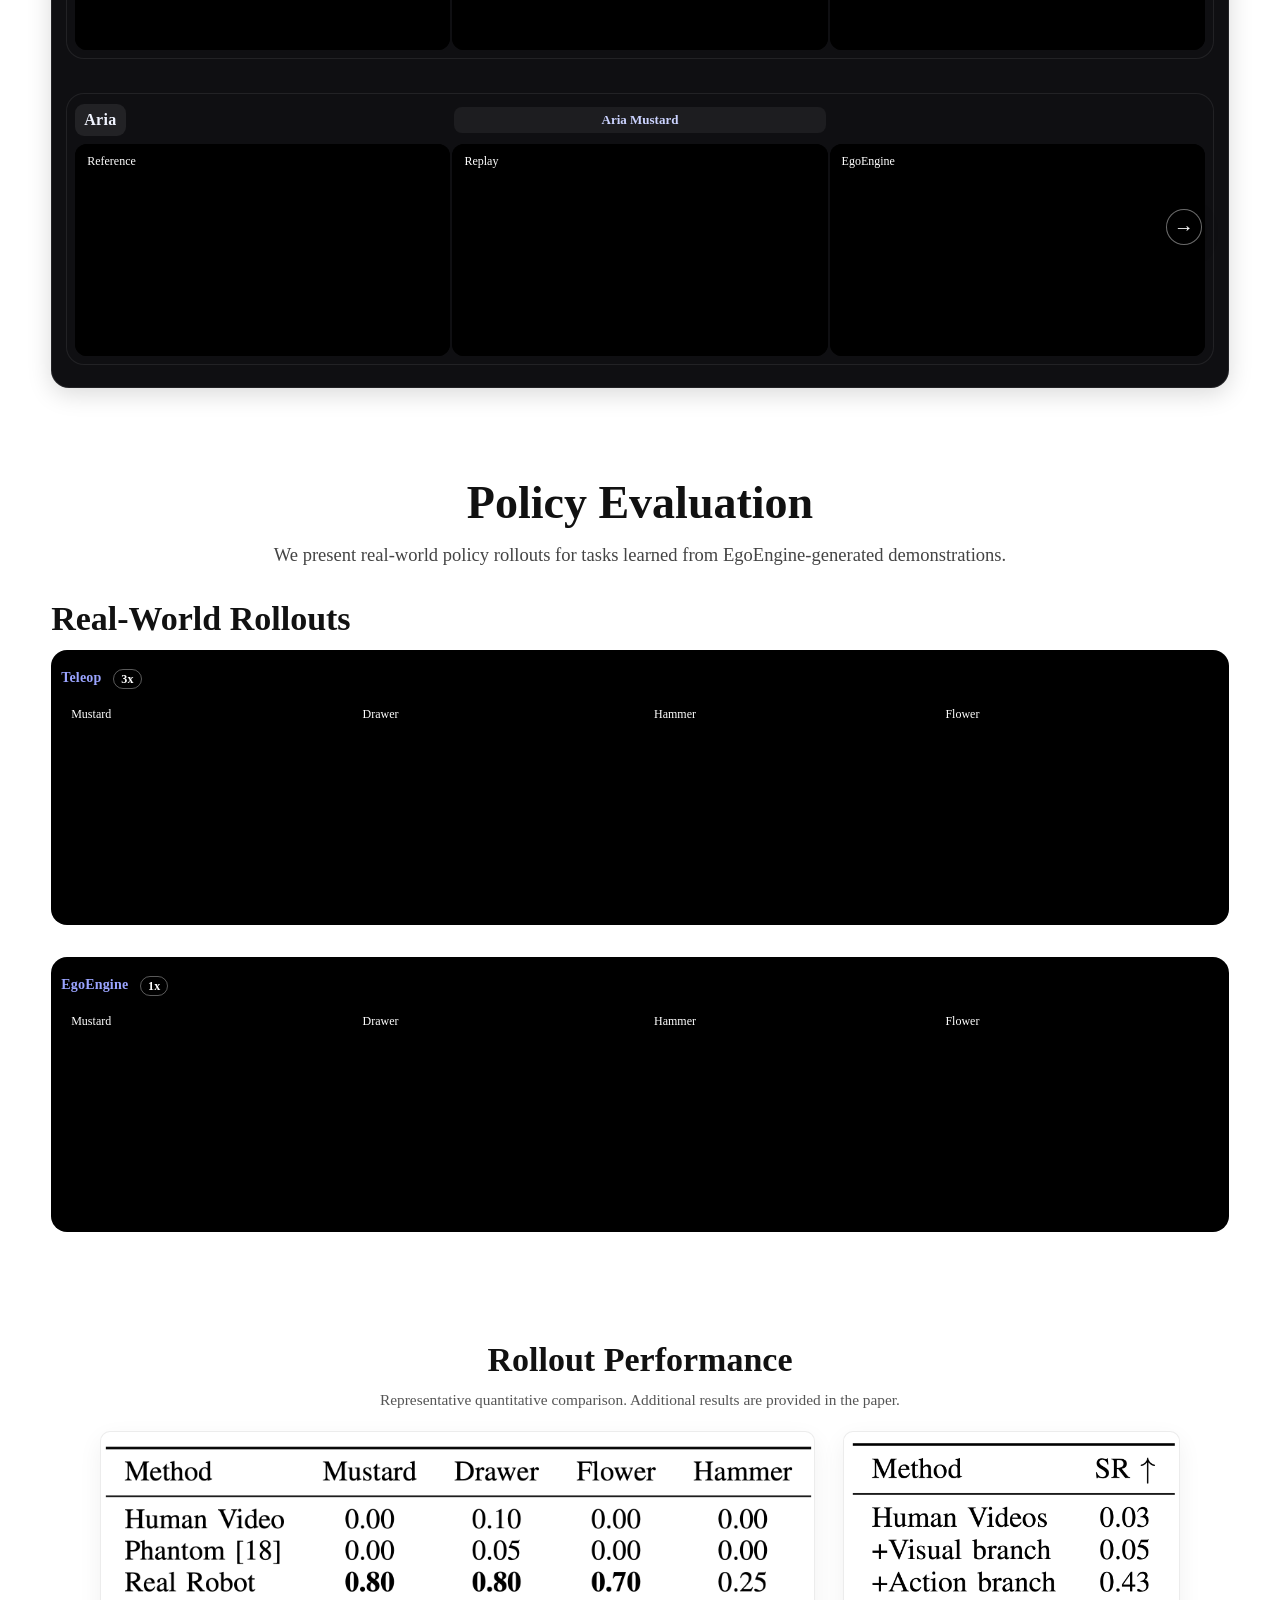
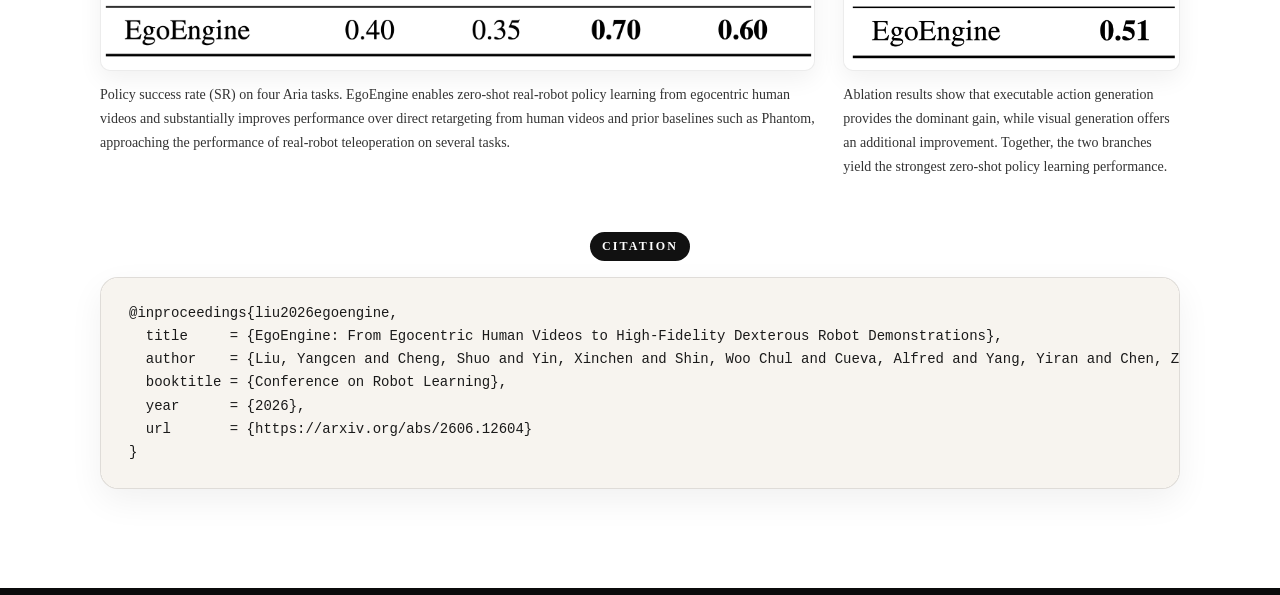
==== commit 71e54fbe: "Add EgoEngine BibTeX citation" ====
--- a/index.html
+++ b/index.html
@@ -4,7 +4,7 @@
 <meta charset="utf-8" />
 <meta name="viewport" content="width=device-width,initial-scale=1" />
 <title>EgoEngine</title>
-<link rel="stylesheet" href="assets/css/styles.css?v=rollout-egoengine-20260514b" />
+<link rel="stylesheet" href="assets/css/styles.css?v=egoengine-citation-20261009" />
 </head>
 <body>
 
@@ -222,6 +222,17 @@
         </figure>
       </div>
     </section>
+
+    <section class="citation-section" id="citation">
+      <div class="section-kicker">Citation</div>
+      <pre class="citation-code"><code>@inproceedings{liu2026egoengine,
+  title     = {EgoEngine: From Egocentric Human Videos to High-Fidelity Dexterous Robot Demonstrations},
+  author    = {Liu, Yangcen and Cheng, Shuo and Yin, Xinchen and Shin, Woo Chul and Cueva, Alfred and Yang, Yiran and Chen, Zhenyang and Zhang, Chuye and Xu, Danfei},
+  booktitle = {Conference on Robot Learning},
+  year      = {2026},
+  url       = {https://arxiv.org/abs/2606.12604}
+}</code></pre>
+    </section>
   </div>
 
 <script src="assets/js/main.js?v=rollout-egoengine-20260514b"></script>
--- a/assets/css/styles.css
+++ b/assets/css/styles.css
@@ -197,6 +197,26 @@
     color:#333;
     text-align:left;
     text-wrap:pretty;
+  }
+  .citation-section{
+    max-width:min(1080px, 88vw);
+    margin:2vh auto 6vh;
+  }
+  .citation-section .section-kicker{
+    display:table;
+    margin:0 auto 16px;
+  }
+  .citation-code{
+    margin:0;
+    padding:24px 28px;
+    overflow-x:auto;
+    border:1px solid rgba(17,17,17,.1);
+    border-radius:18px;
+    background:#f7f4ef;
+    color:#1a1a1a;
+    box-shadow:0 12px 34px rgba(17,17,17,.06);
+    font:14px/1.65 ui-monospace, SFMono-Regular, Menlo, Monaco, Consolas, "Liberation Mono", monospace;
+    white-space:pre;
   }
   .teaser-wrap{
     width:100%;
@@ -807,4 +827,12 @@
     .paper-figure-caption{
       font-size:14px;
     }
-  }
+    .citation-section{
+      max-width:min(1080px, 92vw);
+    }
+    .citation-code{
+      padding:18px 16px;
+      border-radius:14px;
+      font-size:12px;
+    }
+  }
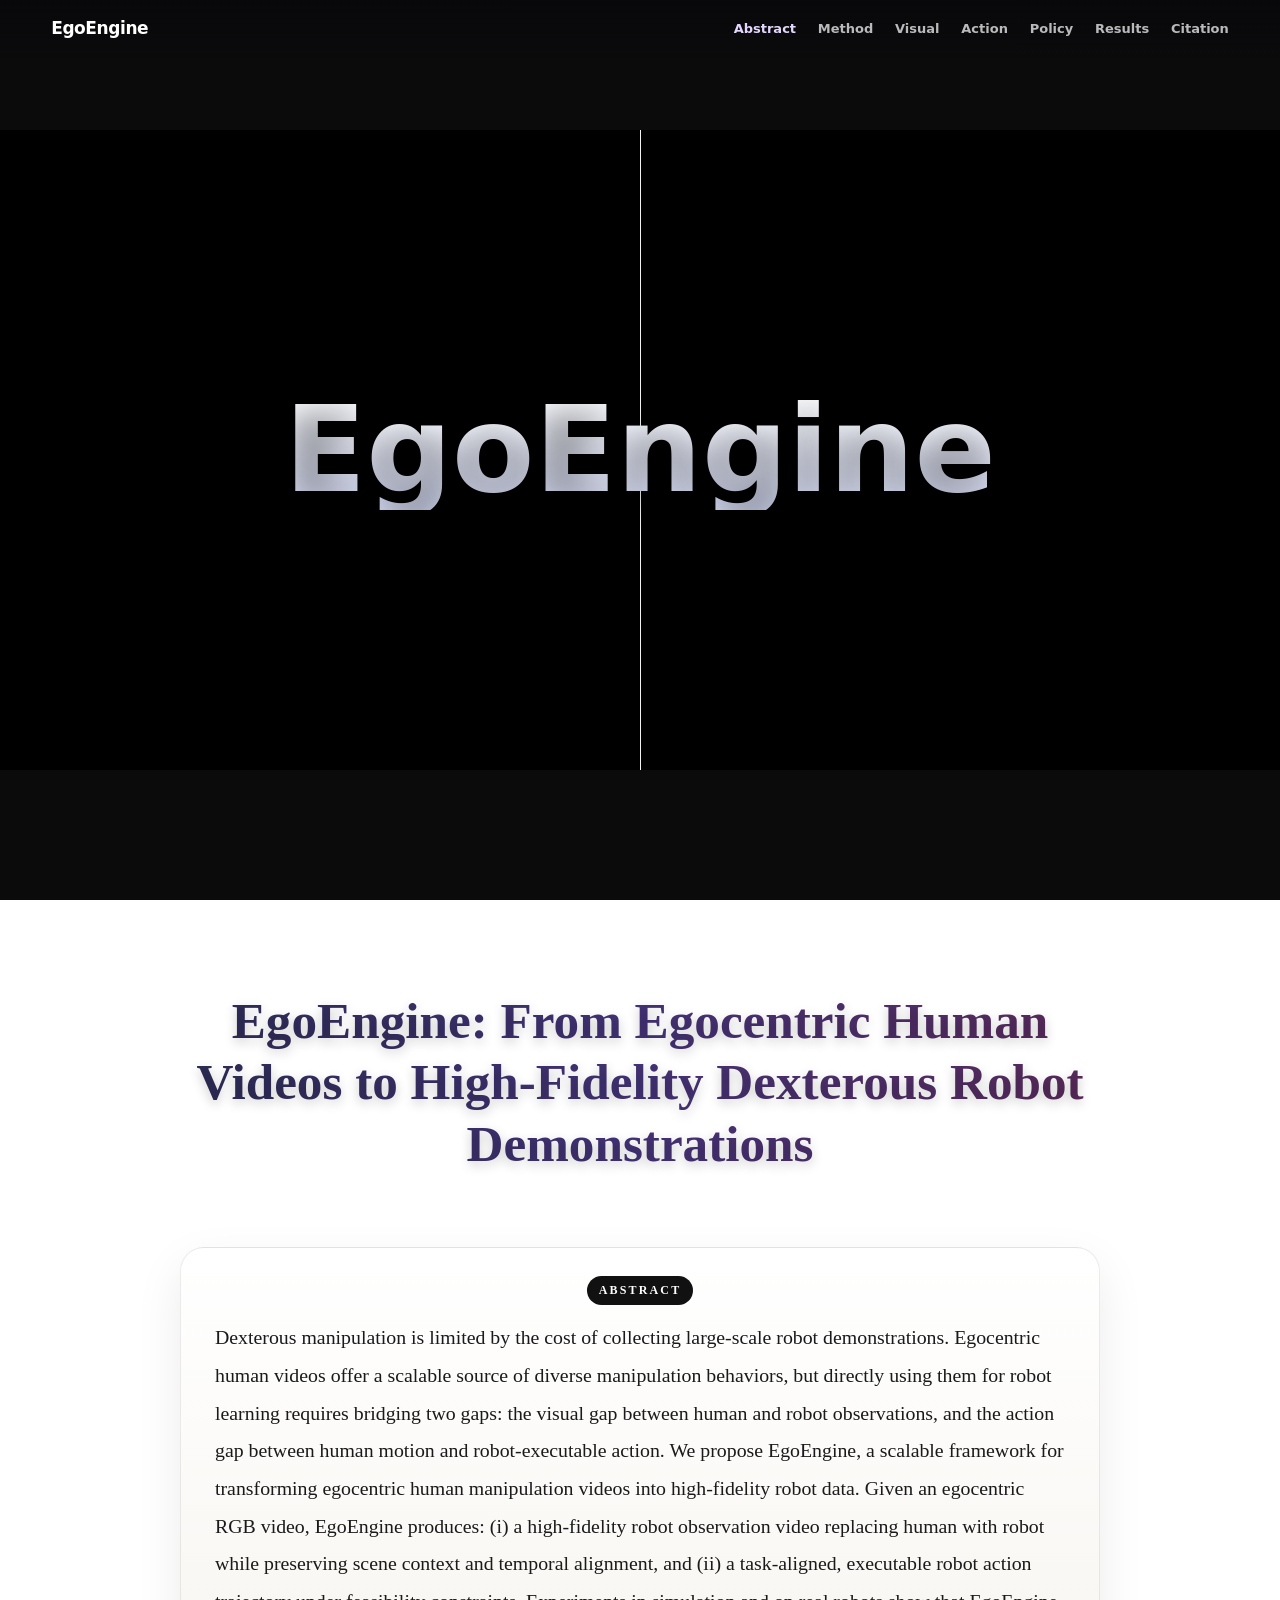
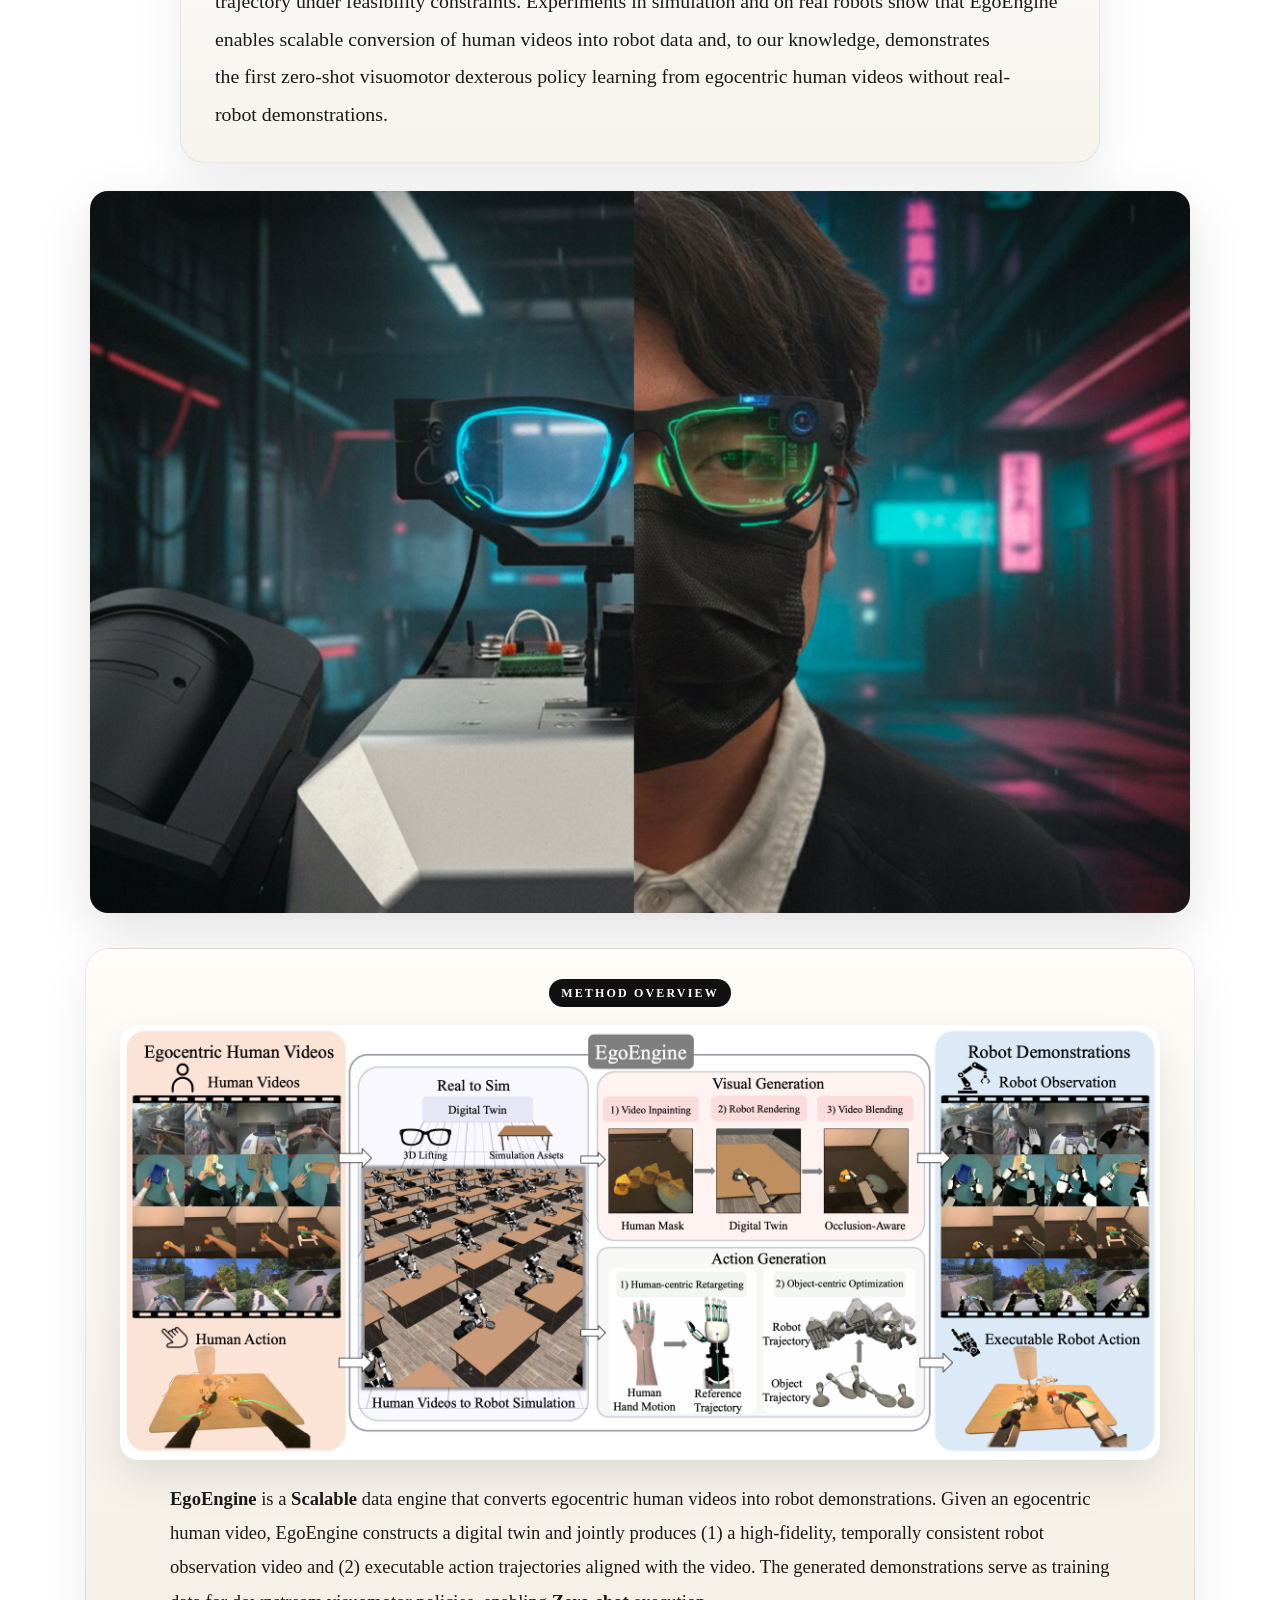
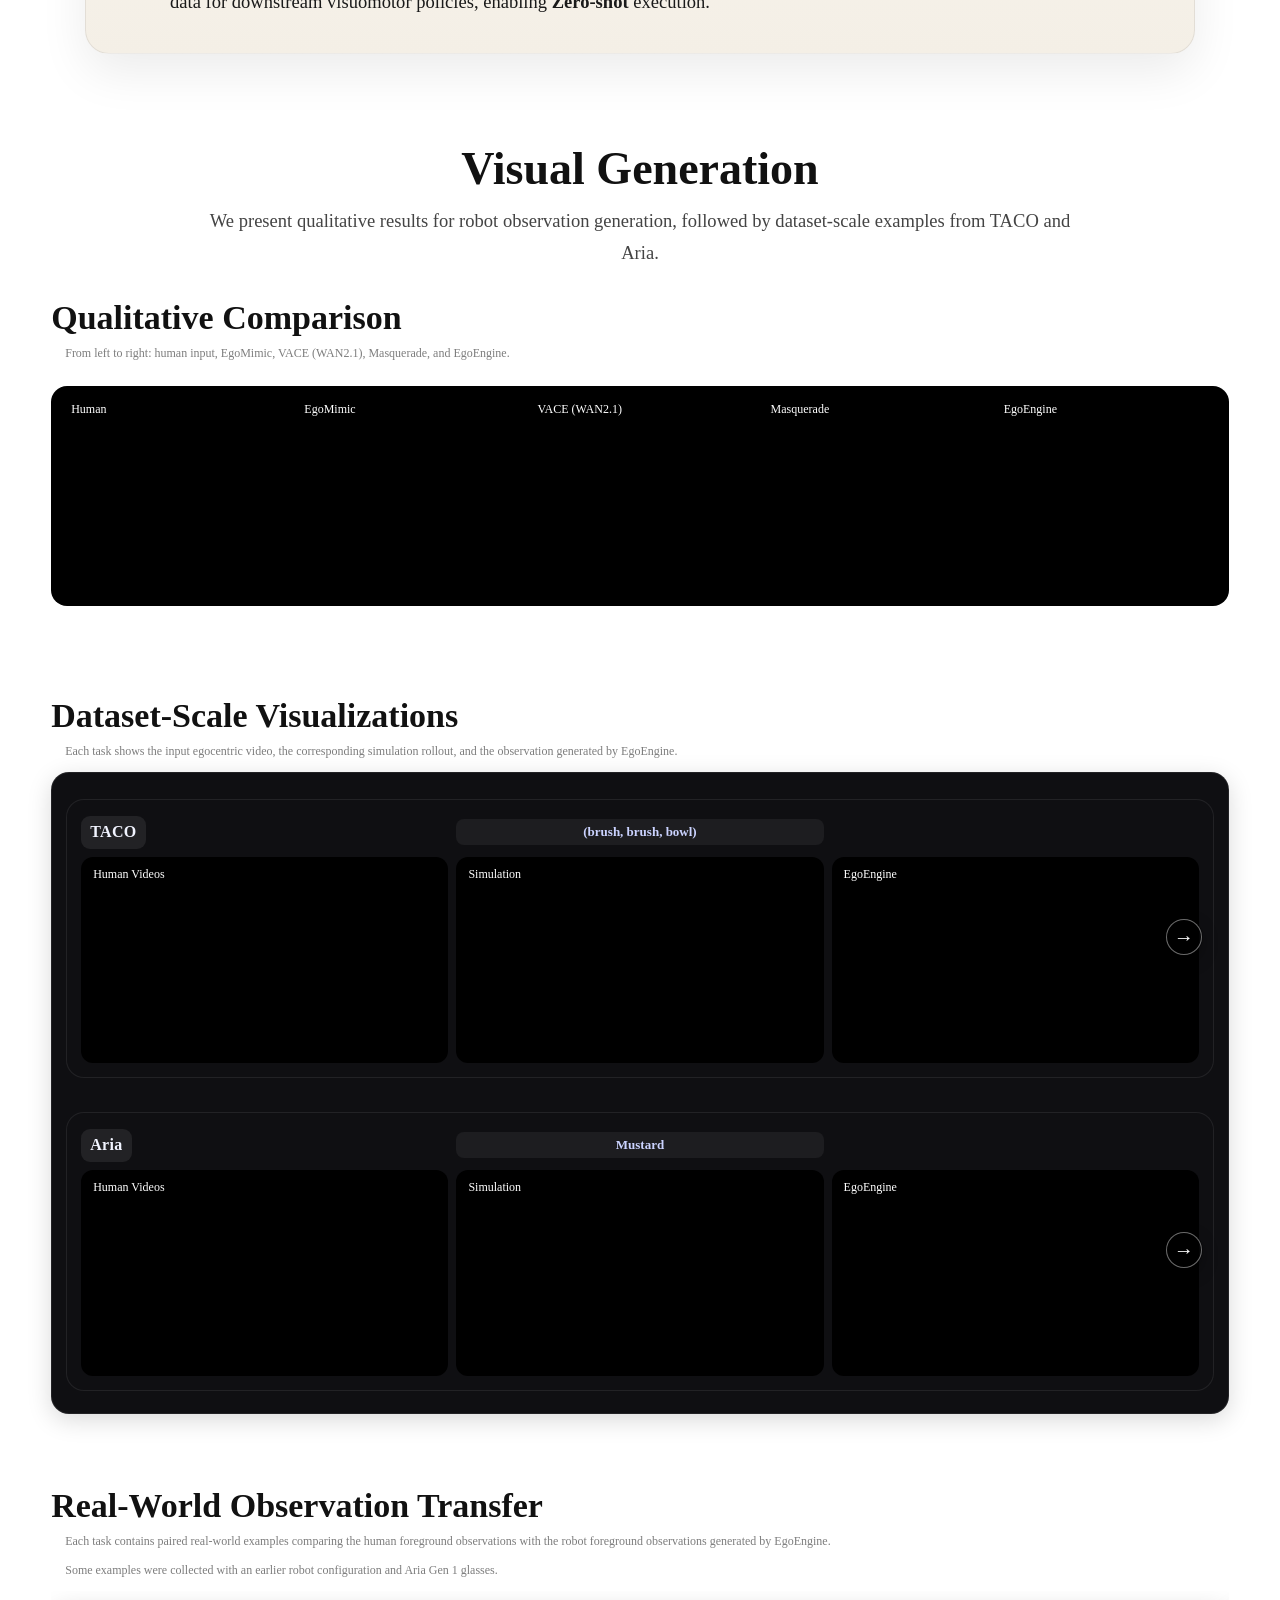
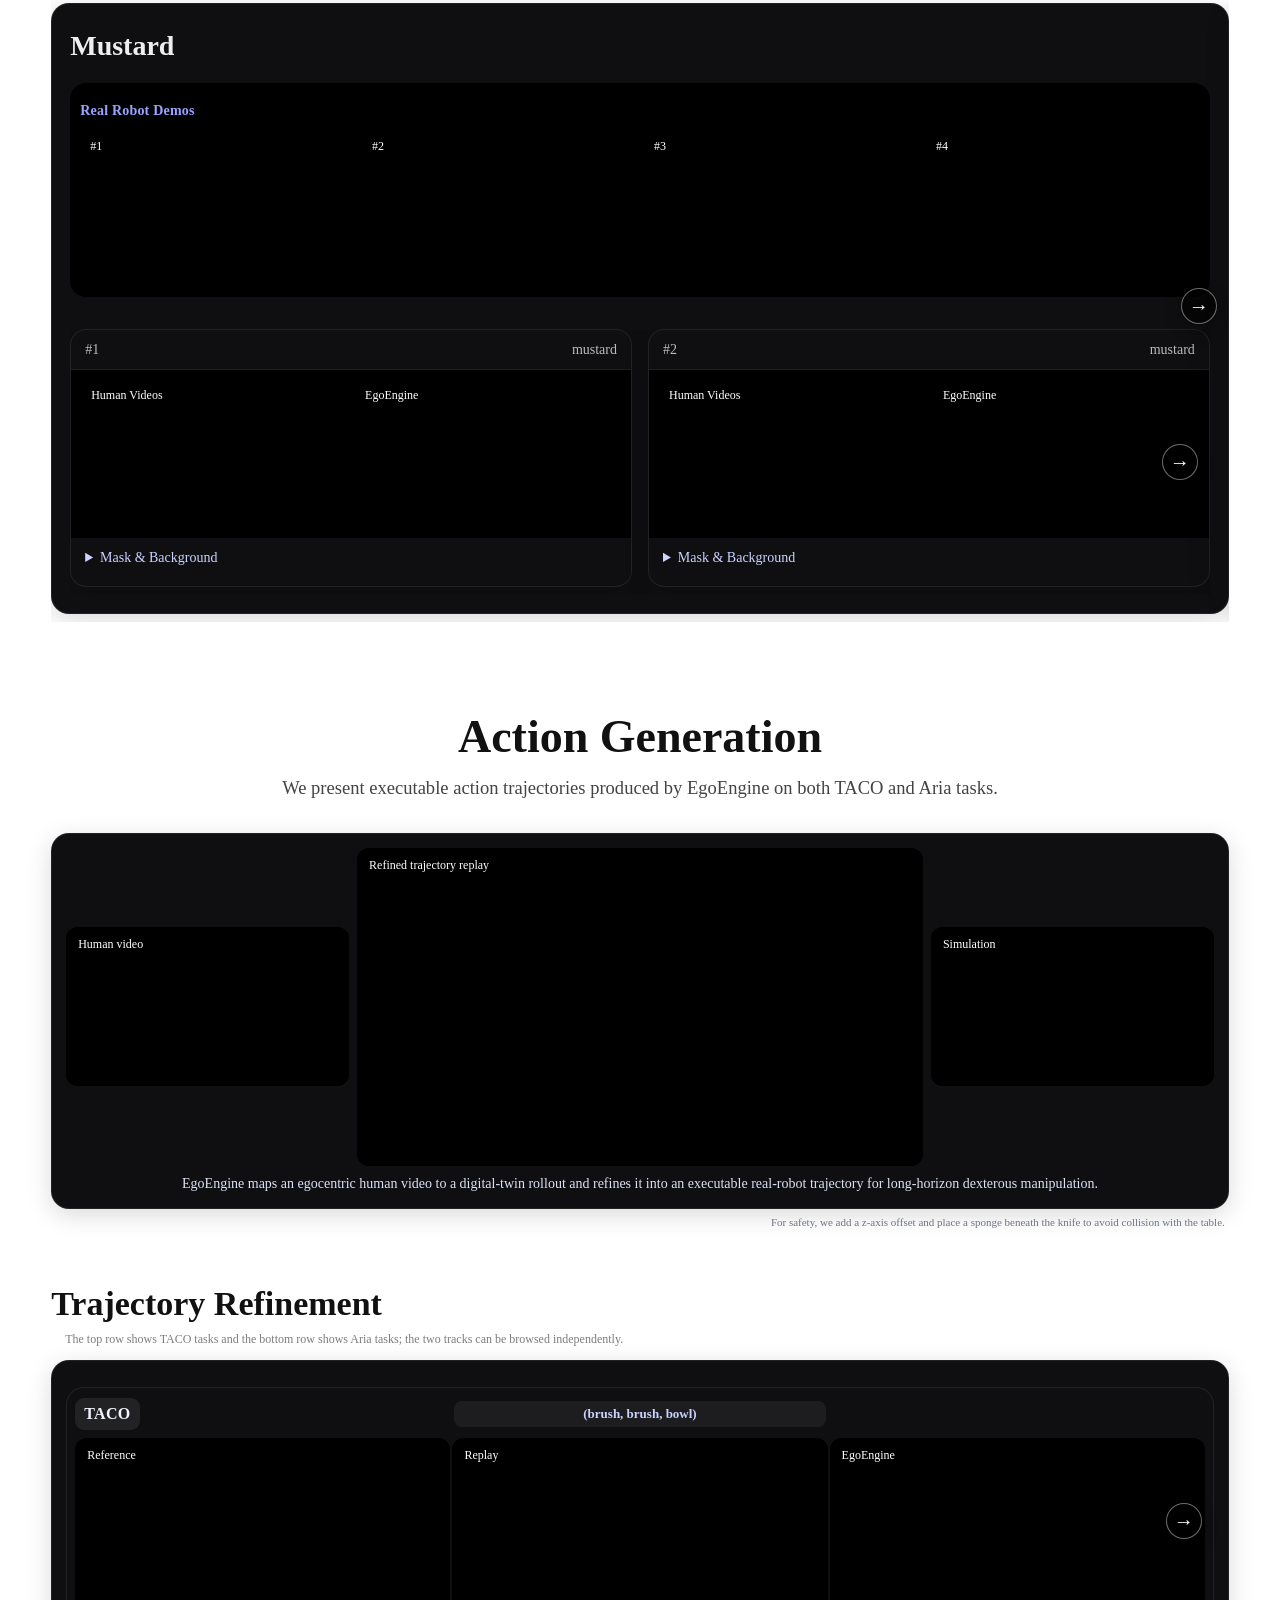
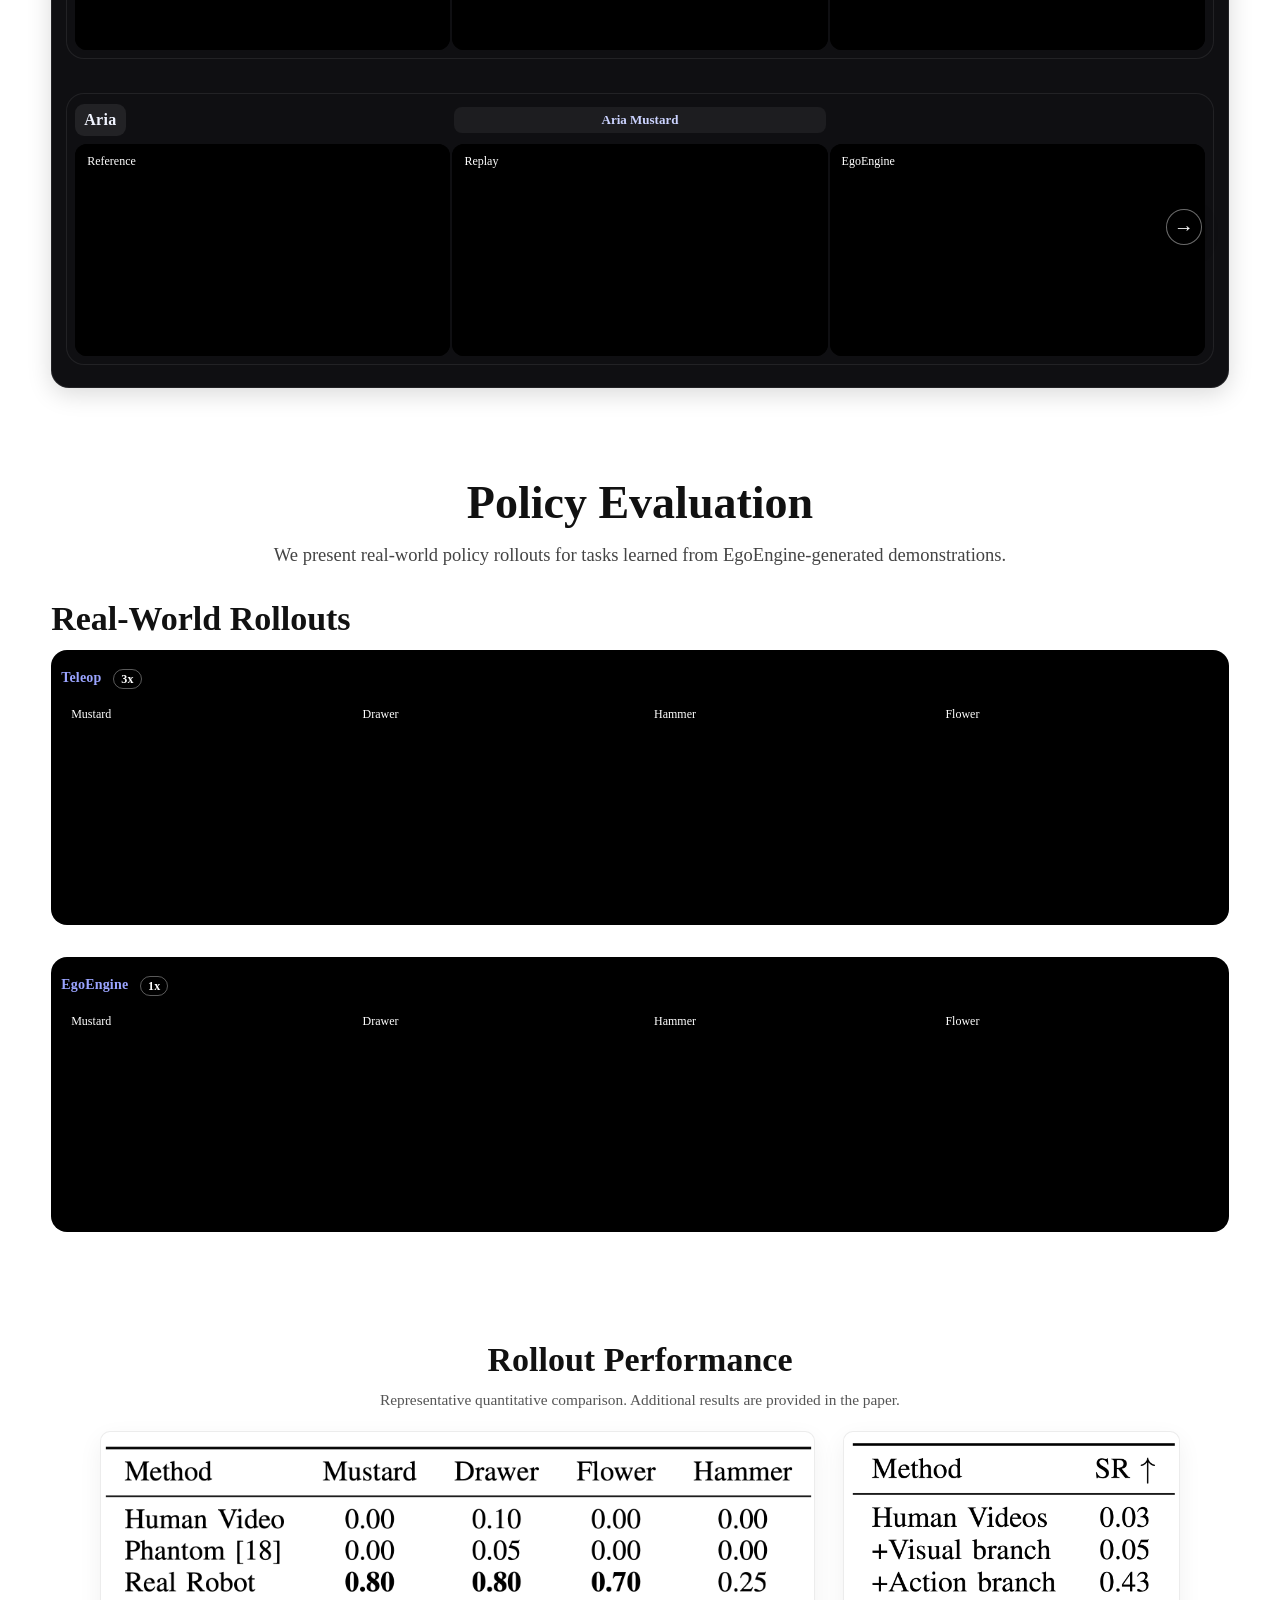
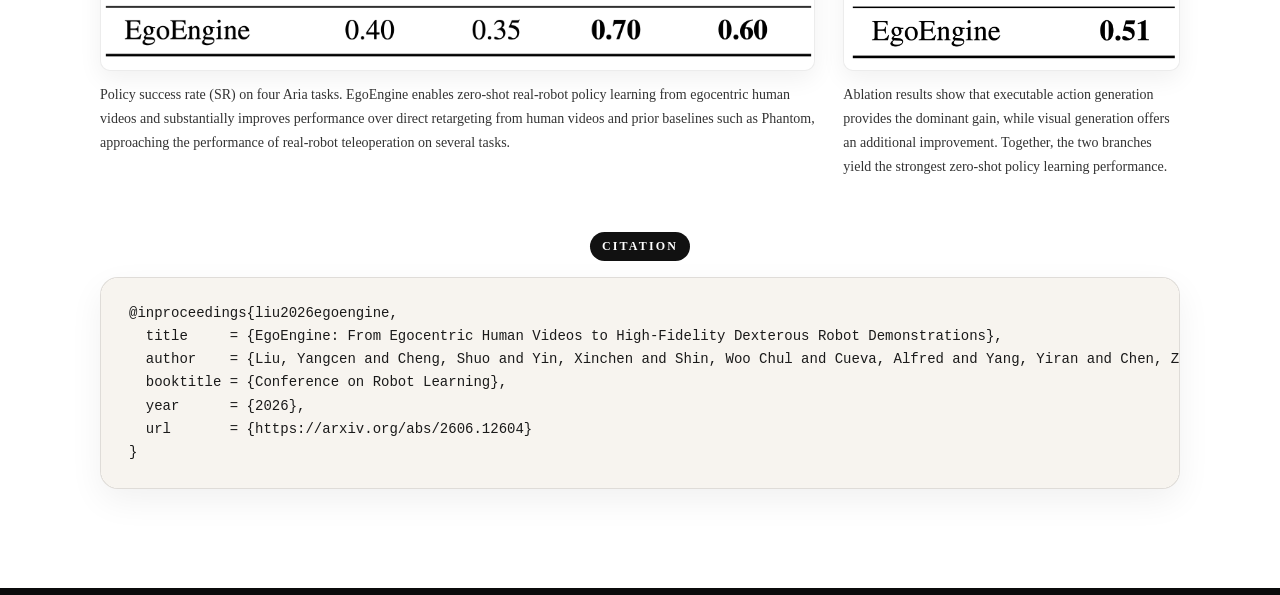
==== commit aafce502: "Add section navigation to project page" ====
--- a/index.html
+++ b/index.html
@@ -4,9 +4,22 @@
 <meta charset="utf-8" />
 <meta name="viewport" content="width=device-width,initial-scale=1" />
 <title>EgoEngine</title>
-<link rel="stylesheet" href="assets/css/styles.css?v=egoengine-citation-20261009" />
+<link rel="stylesheet" href="assets/css/styles.css?v=egoengine-nav-20261009" />
 </head>
 <body>
+
+  <nav class="project-nav" aria-label="Project sections">
+    <a class="project-nav-brand" href="#hero">EgoEngine</a>
+    <div class="project-nav-links">
+      <a href="#abstract">Abstract</a>
+      <a href="#method-overview">Method</a>
+      <a href="#visual-branch">Visual</a>
+      <a href="#action-branch">Action</a>
+      <a href="#real-world">Policy</a>
+      <a href="#results">Results</a>
+      <a href="#citation">Citation</a>
+    </div>
+  </nav>
 
   <!-- ===== HERO / TEASER ===== -->
   <section class="hero" id="hero">
@@ -236,5 +249,6 @@
   </div>
 
 <script src="assets/js/main.js?v=rollout-egoengine-20260514b"></script>
+<script src="assets/js/nav.js?v=20261009"></script>
 </body>
 </html>
--- a/assets/css/styles.css
+++ b/assets/css/styles.css
@@ -11,6 +11,64 @@
     background:var(--bg);
     color:#eaeaea;
     font:16px/1.4 "Times New Roman", Times, serif;
+  }
+
+  .project-nav{
+    position:fixed;
+    inset:0 0 auto;
+    z-index:1000;
+    display:flex;
+    align-items:center;
+    justify-content:space-between;
+    gap:24px;
+    padding:17px clamp(20px,4vw,60px);
+    color:#fff;
+    background:linear-gradient(180deg,rgba(8,7,10,.82),rgba(8,7,10,0));
+    transition:background .2s ease,box-shadow .2s ease,backdrop-filter .2s ease;
+  }
+  .project-nav.scrolled{
+    background:rgba(12,10,15,.92);
+    box-shadow:0 10px 28px rgba(0,0,0,.2);
+    backdrop-filter:blur(14px);
+  }
+  .project-nav a{
+    color:inherit;
+    text-decoration:none;
+  }
+  .project-nav-brand{
+    flex:0 0 auto;
+    font-family:system-ui,-apple-system,"Segoe UI",Roboto,Helvetica,Arial,sans-serif;
+    font-size:17px;
+    font-weight:900;
+    letter-spacing:-.025em;
+  }
+  .project-nav-links{
+    display:flex;
+    align-items:center;
+    justify-content:flex-end;
+    gap:clamp(13px,1.7vw,25px);
+    min-width:0;
+    font-family:system-ui,-apple-system,"Segoe UI",Roboto,Helvetica,Arial,sans-serif;
+    font-size:13px;
+    font-weight:650;
+  }
+  .project-nav-links a{
+    opacity:.72;
+    transition:opacity .16s ease,color .16s ease;
+  }
+  .project-nav-links a:hover,
+  .project-nav-links a.active{
+    opacity:1;
+    color:#e3d6ff;
+  }
+  #abstract,
+  #method-overview,
+  #visual-branch,
+  #action-branch,
+  #real-world,
+  #results,
+  #citation{
+    scroll-margin-top:88px;
   }
 
   /* ===== HERO (unchanged layout, now light-load) ===== */
@@ -766,6 +824,24 @@
   }
 
   @media (max-width:560px){
+    .project-nav{
+      gap:18px;
+      padding:14px 16px;
+      overflow:hidden;
+    }
+    .project-nav-brand{
+      font-size:15px;
+    }
+    .project-nav-links{
+      justify-content:flex-start;
+      gap:15px;
+      overflow-x:auto;
+      scrollbar-width:none;
+      font-size:12px;
+    }
+    .project-nav-links::-webkit-scrollbar{
+      display:none;
+    }
     .action-teaser-row{
       gap:4px;
     }
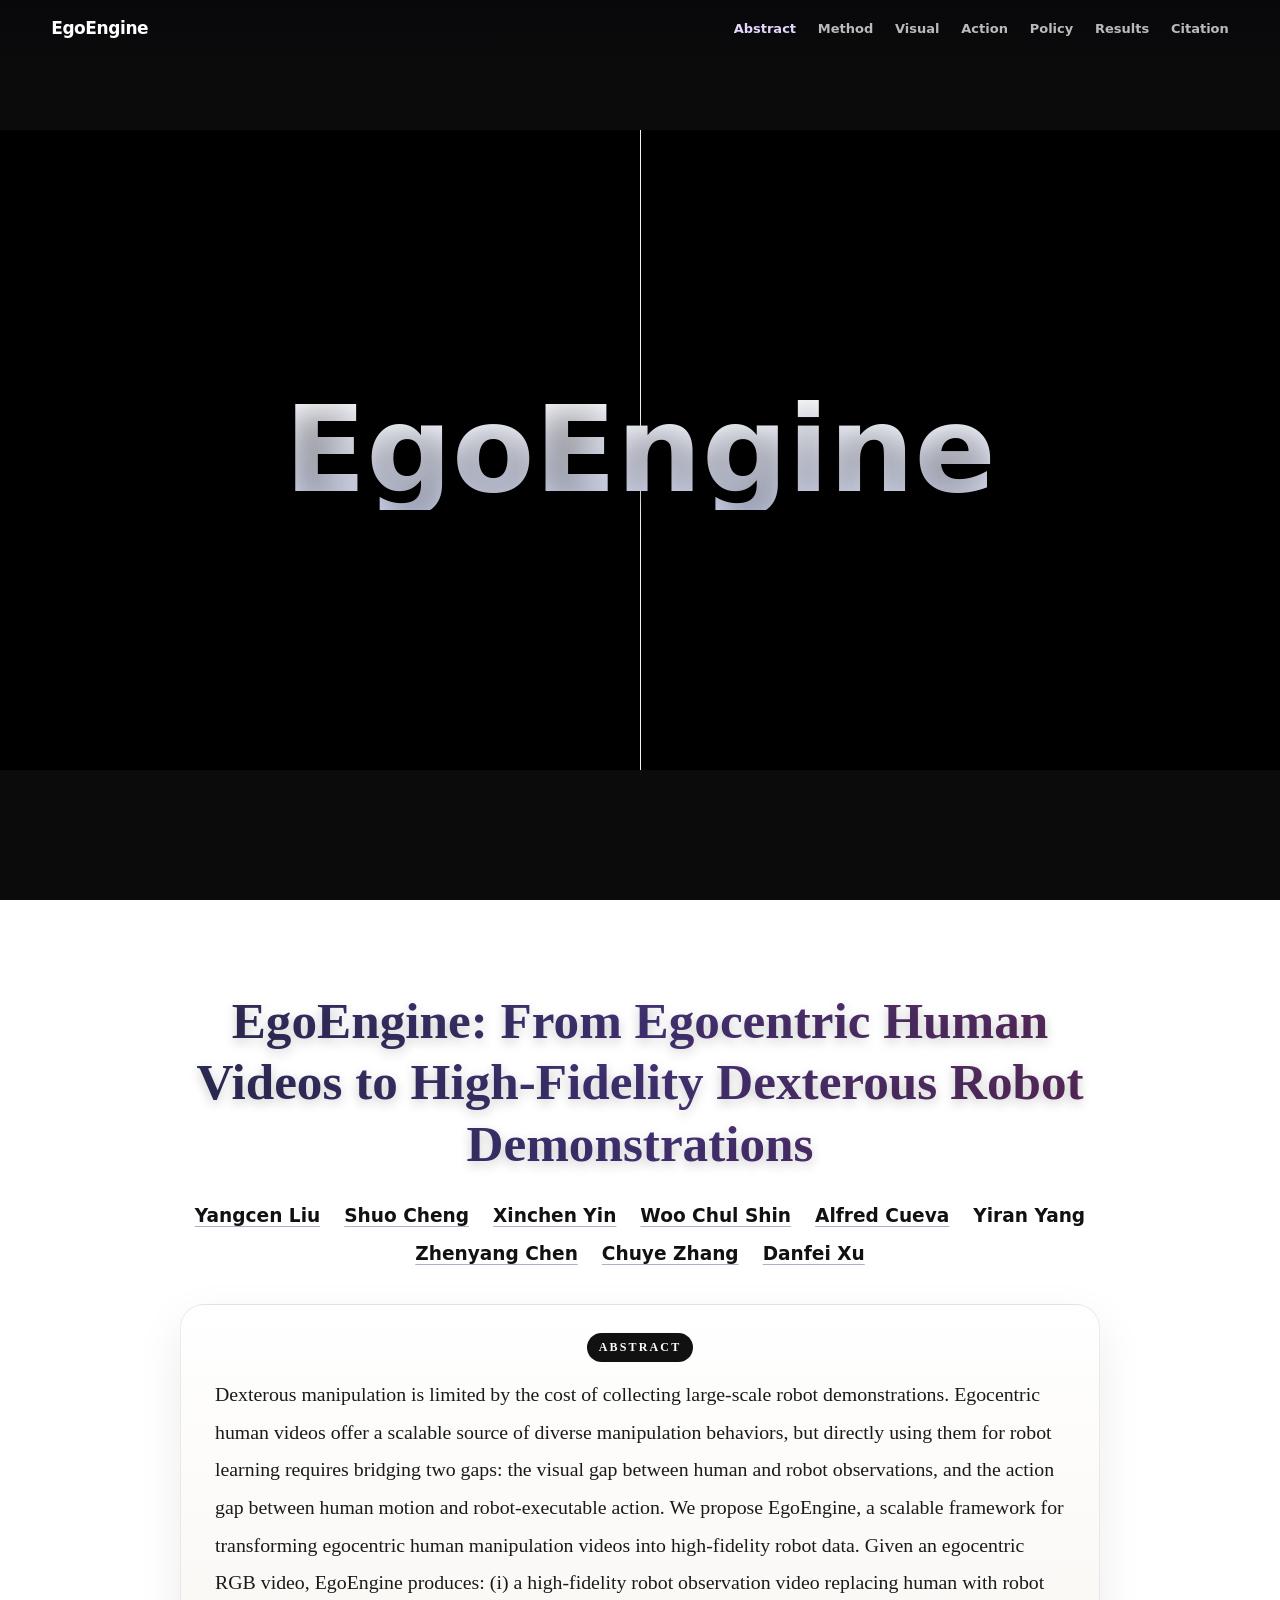
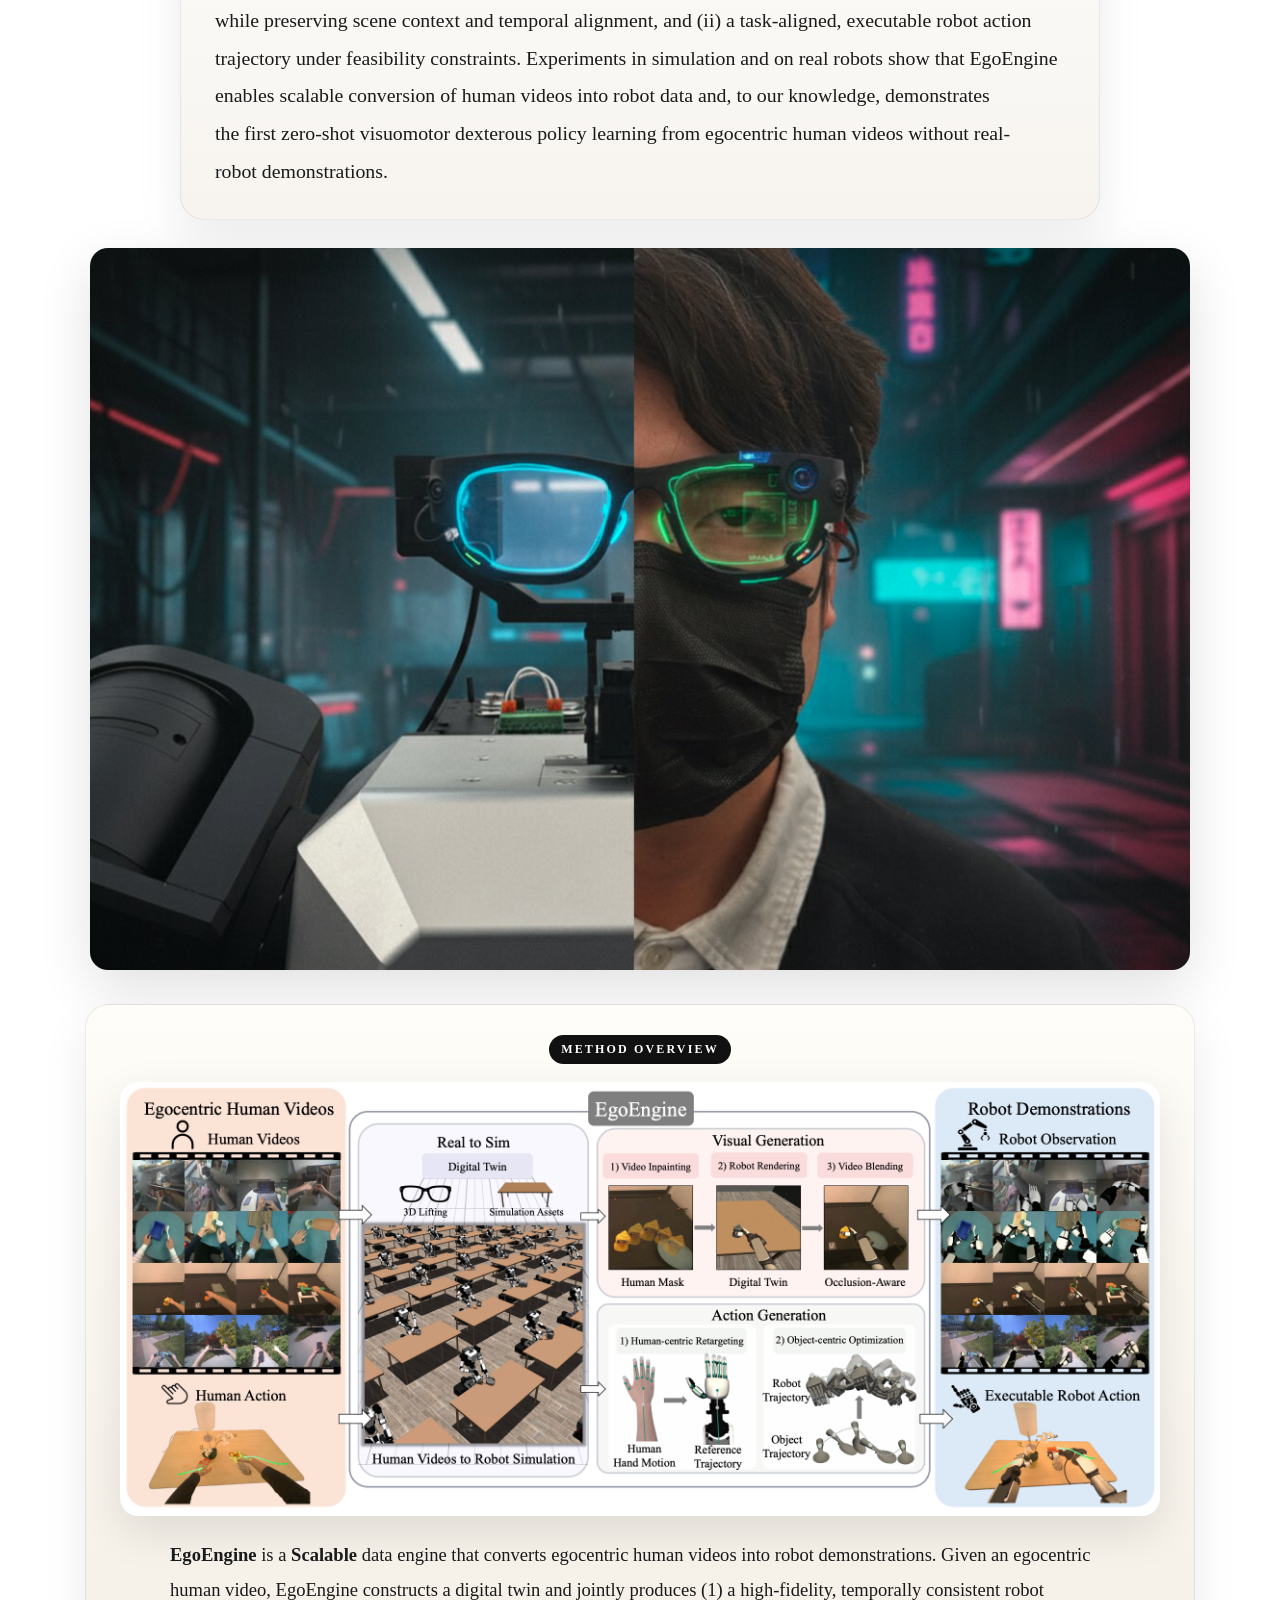
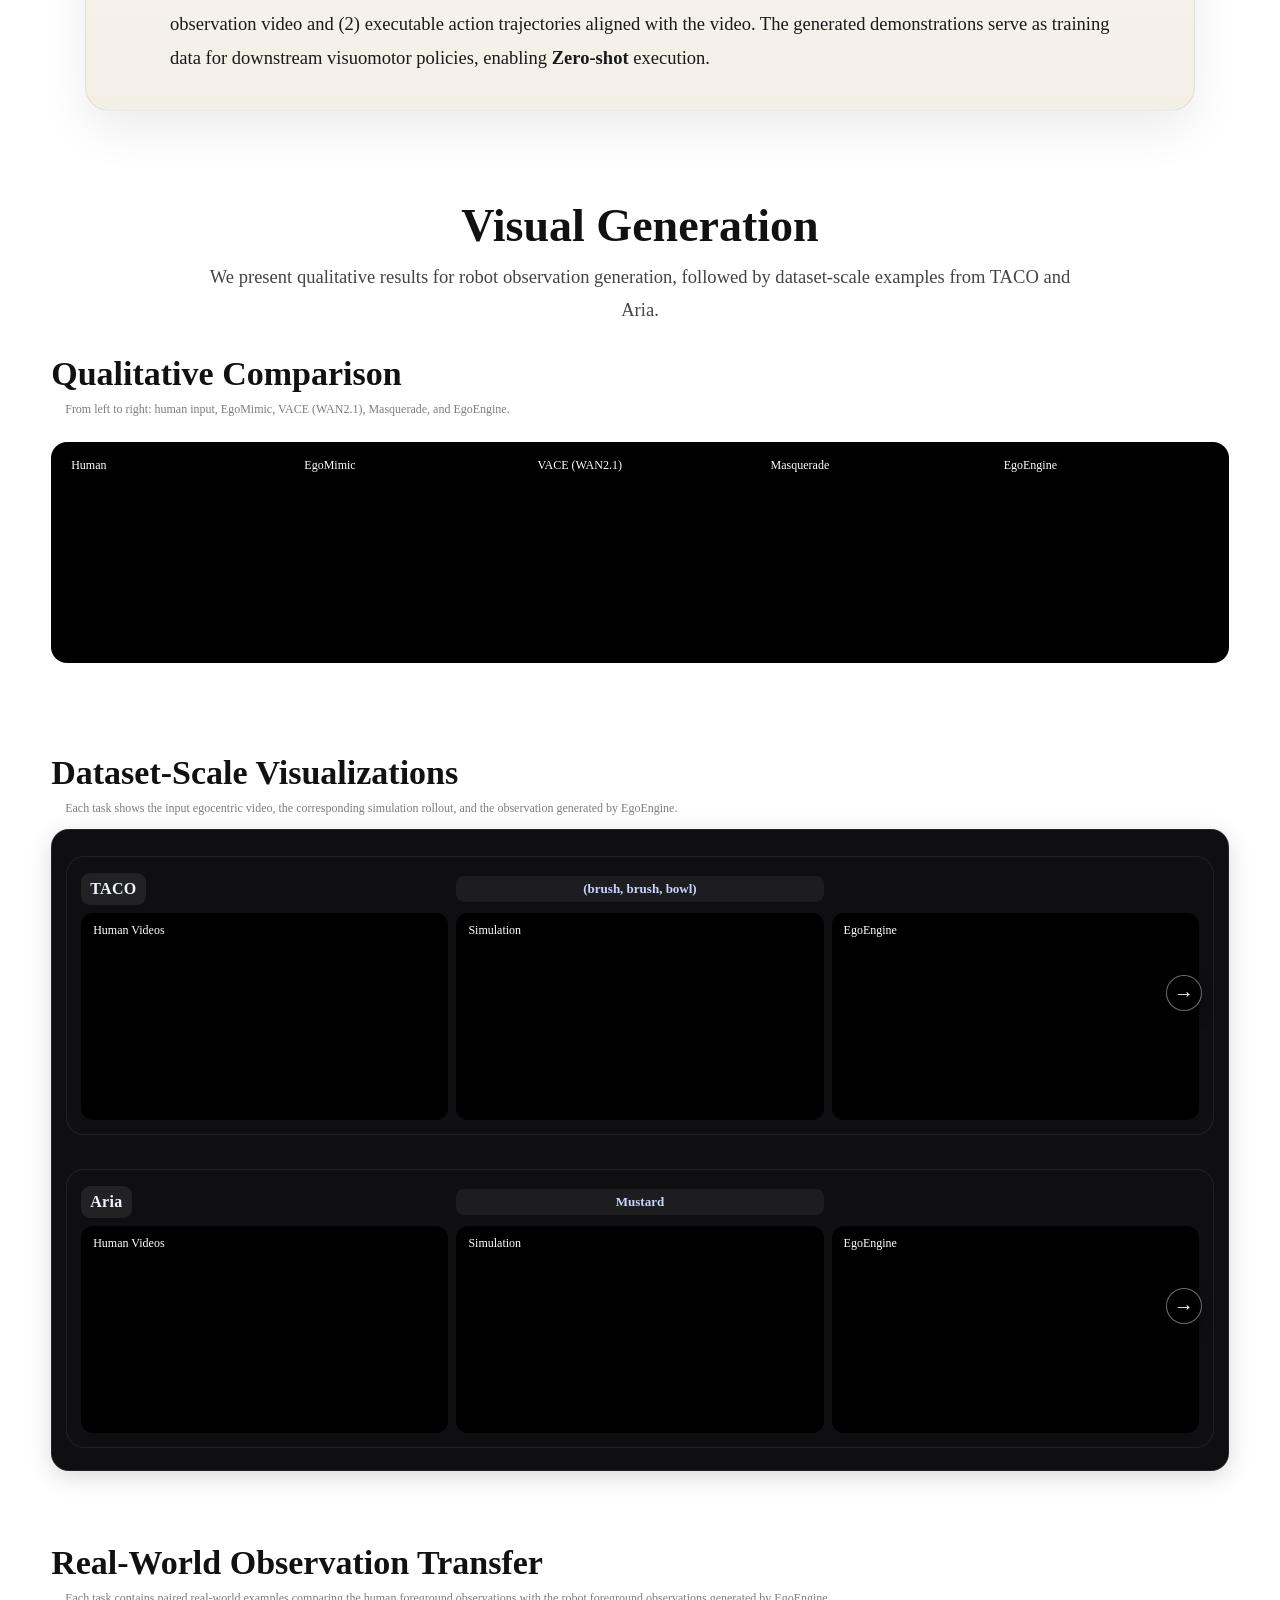
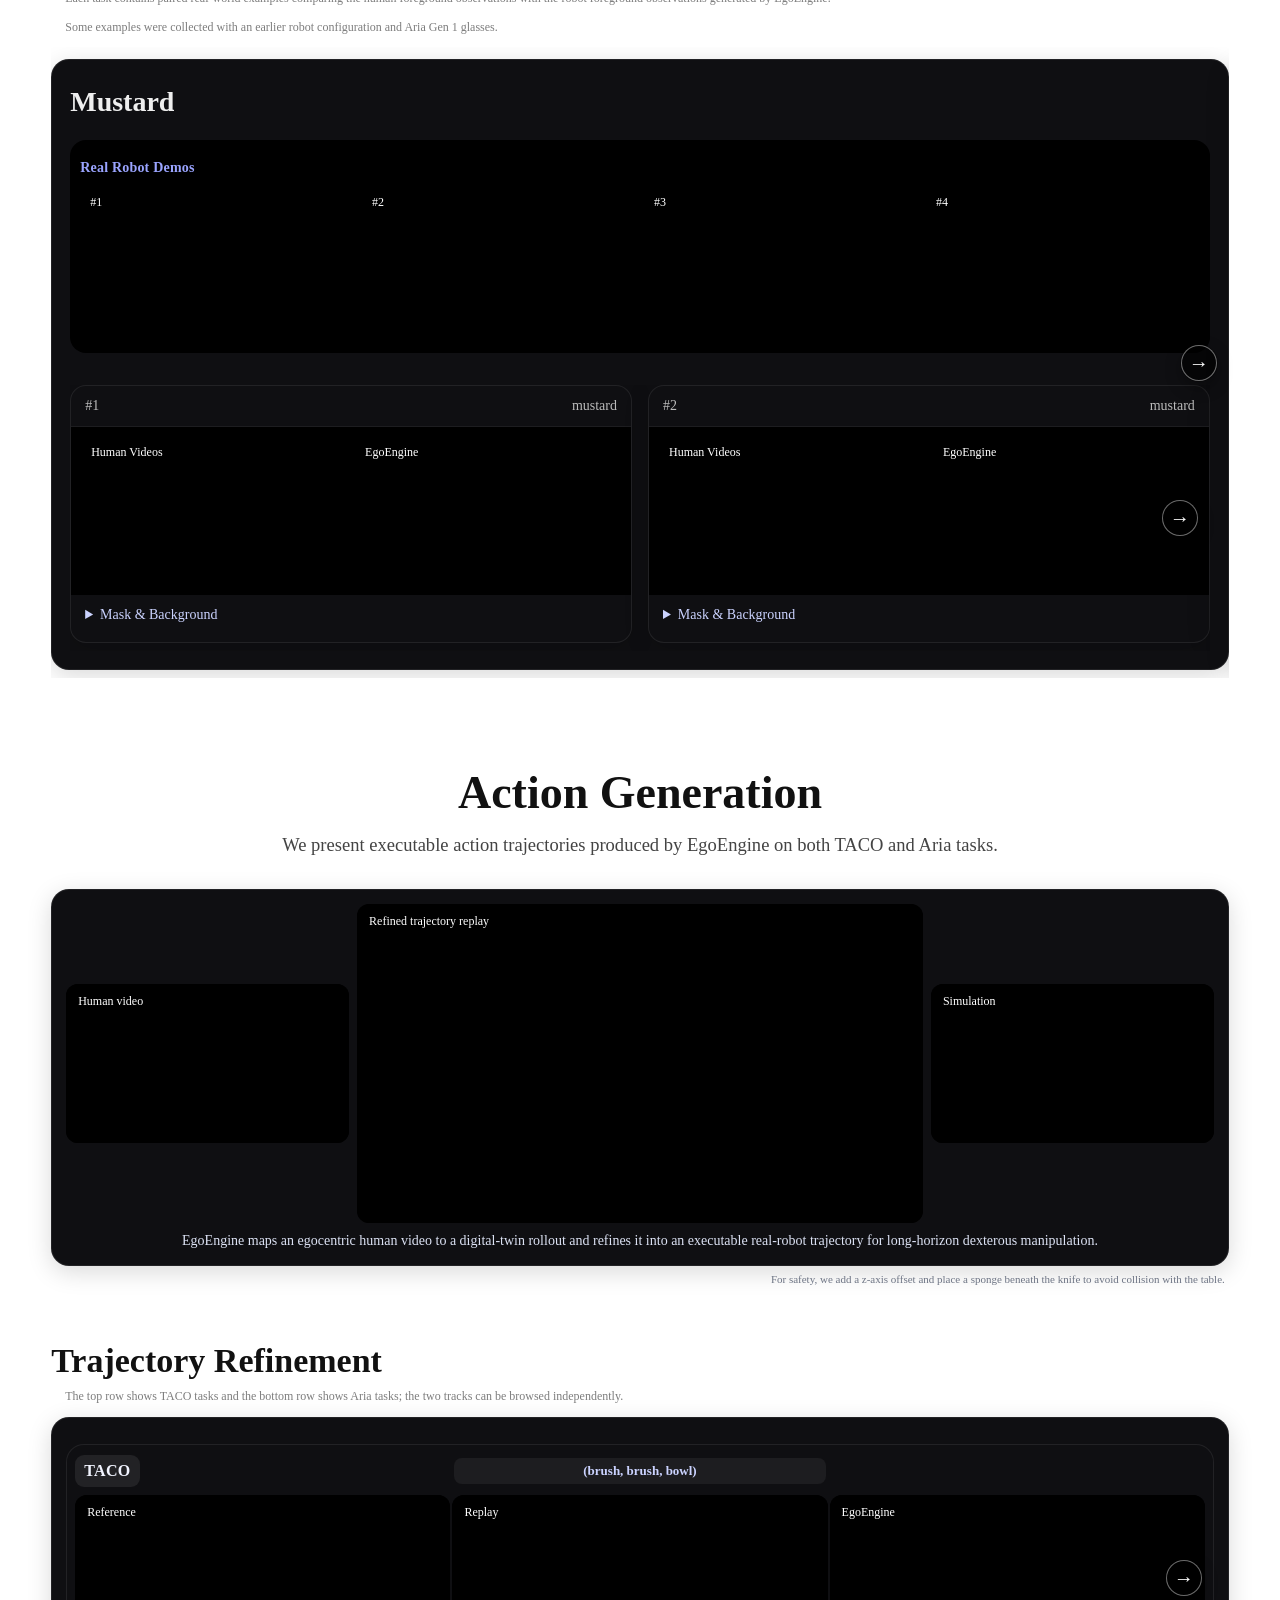
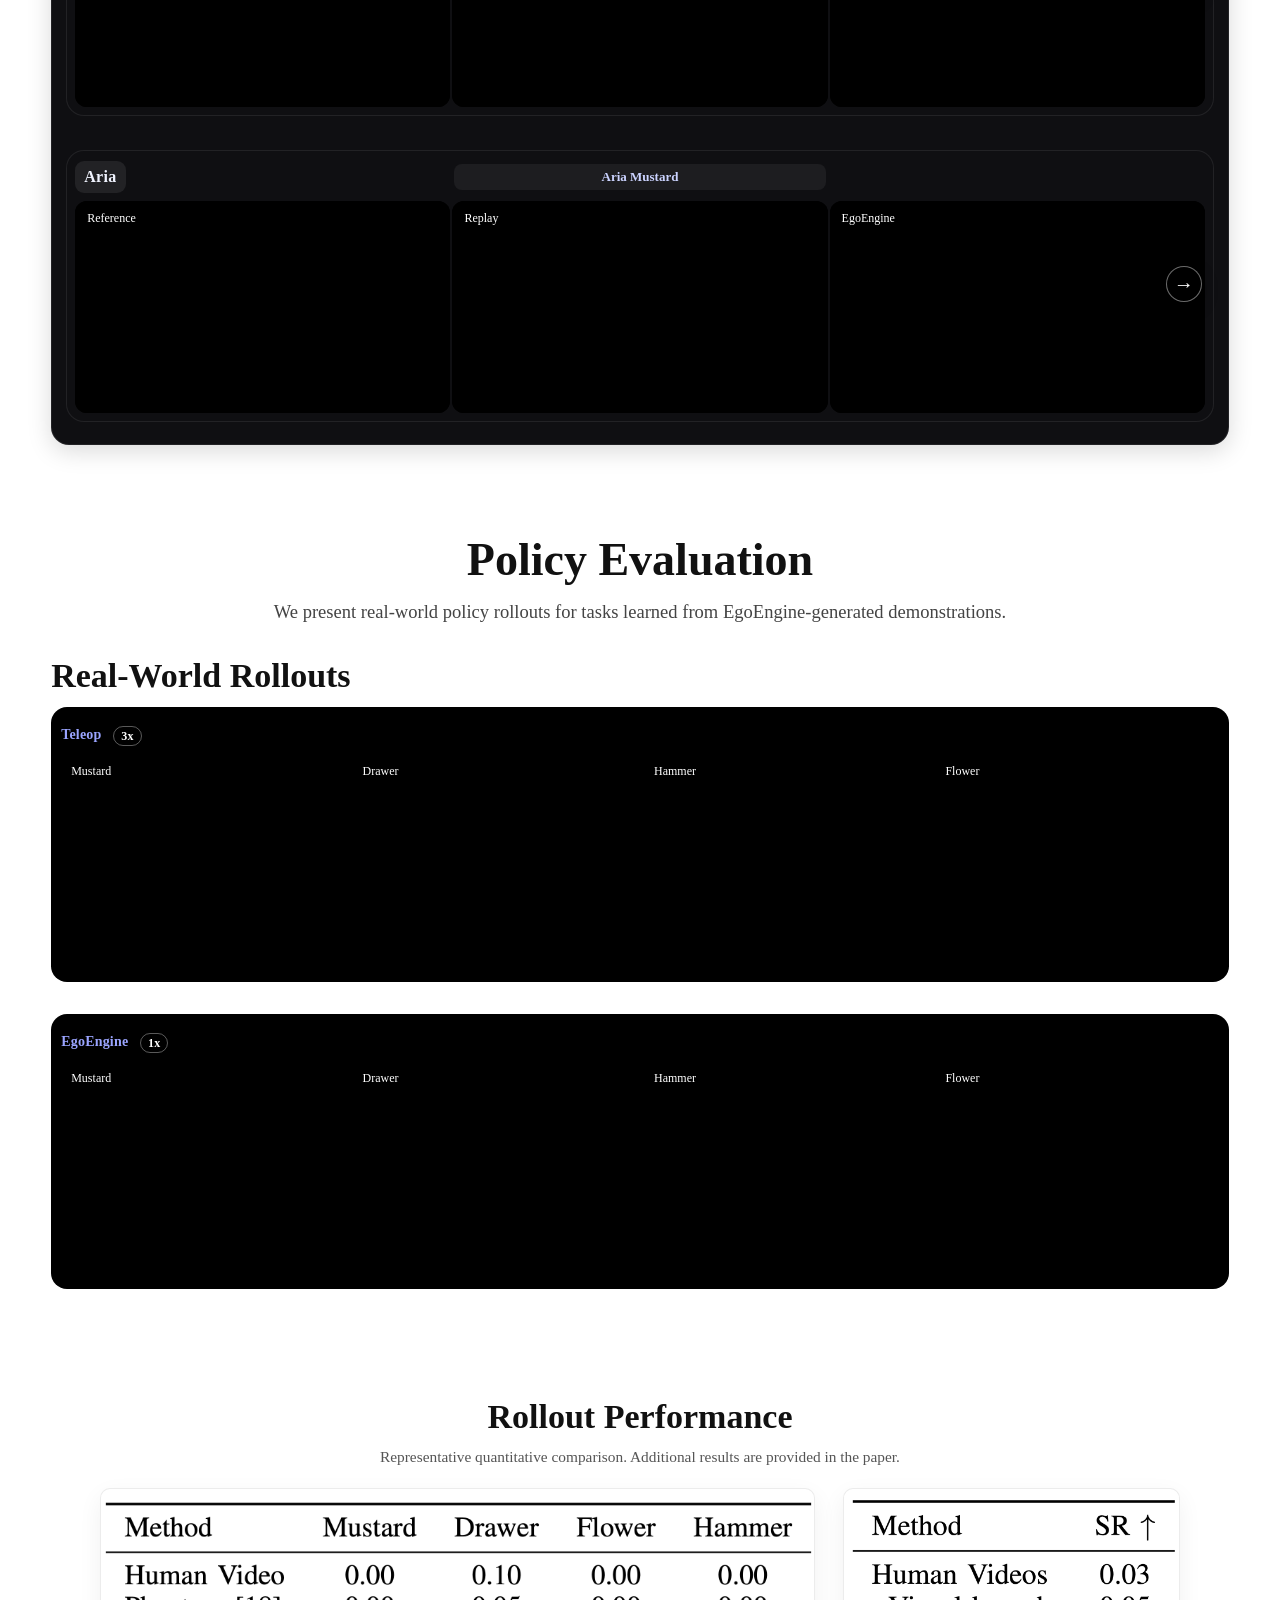
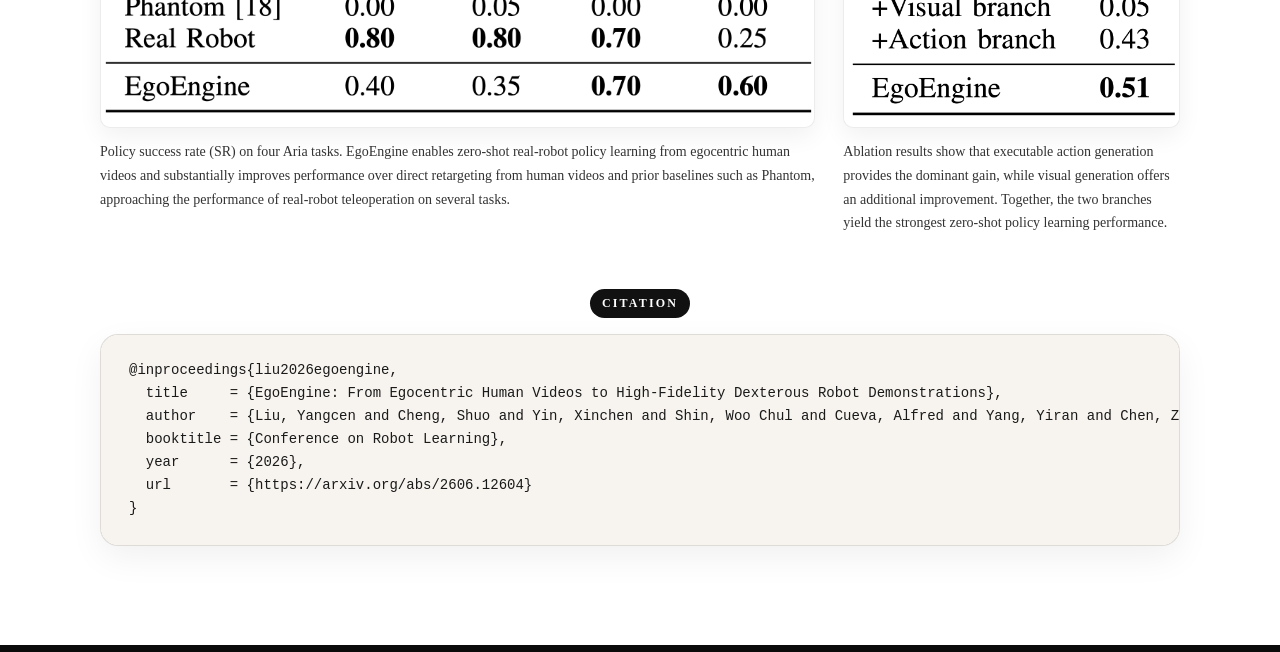
==== commit 1dcd1546: "Show EgoEngine publication authors and homepage links" ====
--- a/index.html
+++ b/index.html
@@ -4,7 +4,7 @@
 <meta charset="utf-8" />
 <meta name="viewport" content="width=device-width,initial-scale=1" />
 <title>EgoEngine</title>
-<link rel="stylesheet" href="assets/css/styles.css?v=egoengine-nav-20261009" />
+<link rel="stylesheet" href="assets/css/styles.css?v=egoengine-authors-20261015" />
 </head>
 <body>
 
@@ -36,22 +36,17 @@
         EgoEngine: From Egocentric Human Videos to High-Fidelity Dexterous Robot Demonstrations
       </div>
 
-      <!--
-      <div style="text-align:center; margin:25px 0; font-size:25px; line-height:1.7; font-family:'Times New Roman', Times, serif;">
-        Shuo Cheng<sup>1*</sup>, Yangcen Liu<sup>1*</sup>, Yiran Yang<sup>1,2†</sup>,
-        Xinchen Yin<sup>1†</sup>, Woo Chul Shin<sup>1†</sup>,
-        Mengying Lin<sup>1</sup>, Danfei Xu<sup>1</sup>
-        <br>
-        <span style="font-size:20px;">
-          <sup>1</sup>Georgia Institute of Technology &nbsp;&nbsp;
-          <sup>2</sup>Tsinghua University
-        </span>
-        <br>
-        <span style="font-size:19px;">
-          {shuocheng, yliu3735, yyang3180, xyin85, wshin49, mlin365, danfei}@gatech.edu
-        </span>
-      </div>
-      -->
+      <ol class="paper-authors" aria-label="Authors in publication order">
+        <li><a href="https://yangcenliu.github.io/">Yangcen Liu</a></li>
+        <li><a href="https://sites.google.com/view/shuocheng">Shuo Cheng</a></li>
+        <li><a href="https://xinchenyin.github.io/">Xinchen Yin</a></li>
+        <li><a href="https://woocshin.github.io/profile/">Woo Chul Shin</a></li>
+        <li><a href="https://alfred-cueva.github.io/">Alfred Cueva</a></li>
+        <li>Yiran Yang</li>
+        <li><a href="https://chenzheny.github.io/">Zhenyang Chen</a></li>
+        <li><a href="https://zhangchuye.github.io/">Chuye Zhang</a></li>
+        <li><a href="https://faculty.cc.gatech.edu/~danfei/">Danfei Xu</a></li>
+      </ol>
 
       <section class="abstract-block" id="abstract">
         <div class="section-kicker">Abstract</div>
--- a/assets/css/styles.css
+++ b/assets/css/styles.css
@@ -912,3 +912,35 @@
       font-size:12px;
     }
   }
+
+
+/* Publication authors */
+.fancy-title{margin-bottom:0}
+.paper-authors{
+  display:flex;
+  flex-wrap:wrap;
+  justify-content:center;
+  gap:10px 24px;
+  max-width:1080px;
+  margin:0 auto 8px;
+  padding:0 20px;
+  list-style:none;
+  text-align:center;
+  font-family:system-ui,-apple-system,"Segoe UI",Roboto,Helvetica,Arial,sans-serif;
+  font-size:clamp(16px,1.45vw,19px);
+  font-weight:550;
+  line-height:1.5;
+}
+.paper-authors li{white-space:nowrap}
+.paper-authors a{
+  color:inherit;
+  text-decoration:underline;
+  text-decoration-color:rgba(68,51,119,.4);
+  text-underline-offset:4px;
+  transition:color .16s ease,text-decoration-color .16s ease;
+}
+.paper-authors a:hover,
+.paper-authors a:focus-visible{
+  color:#443377;
+  text-decoration-color:currentColor;
+}
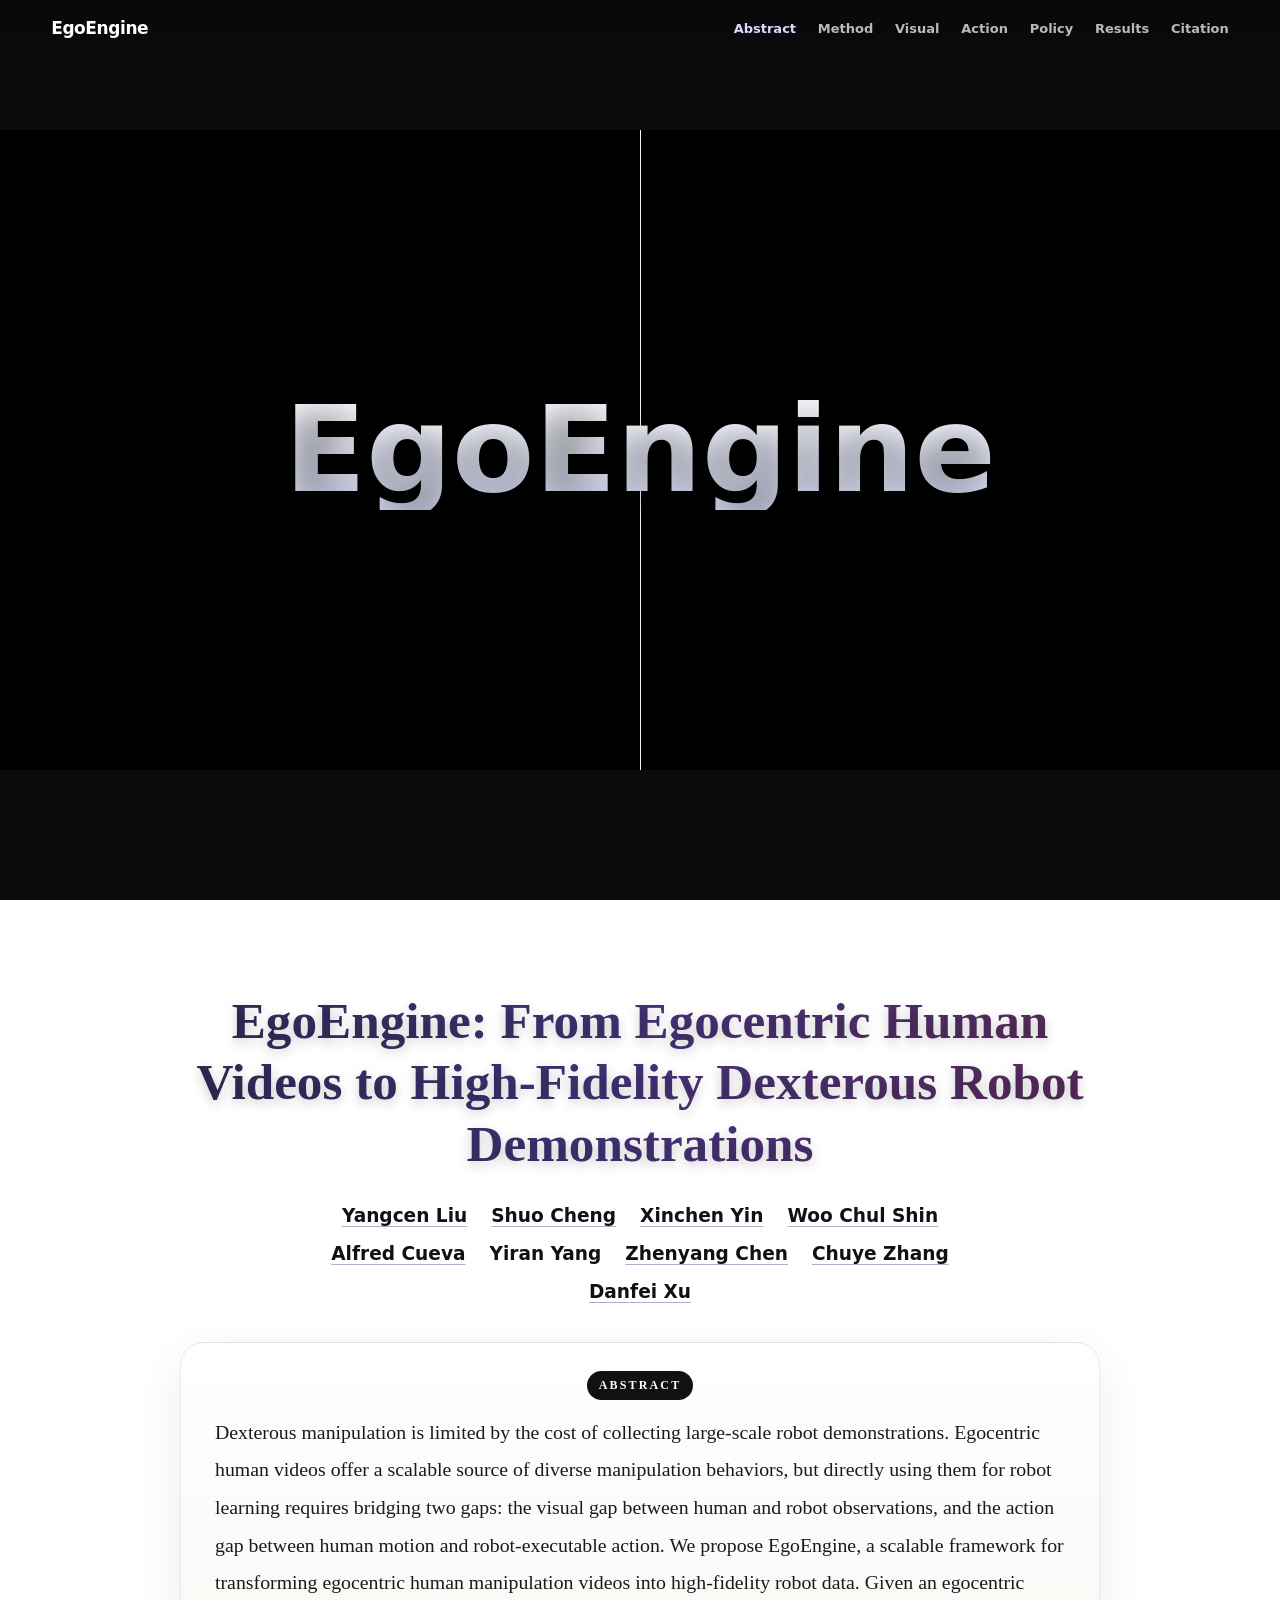
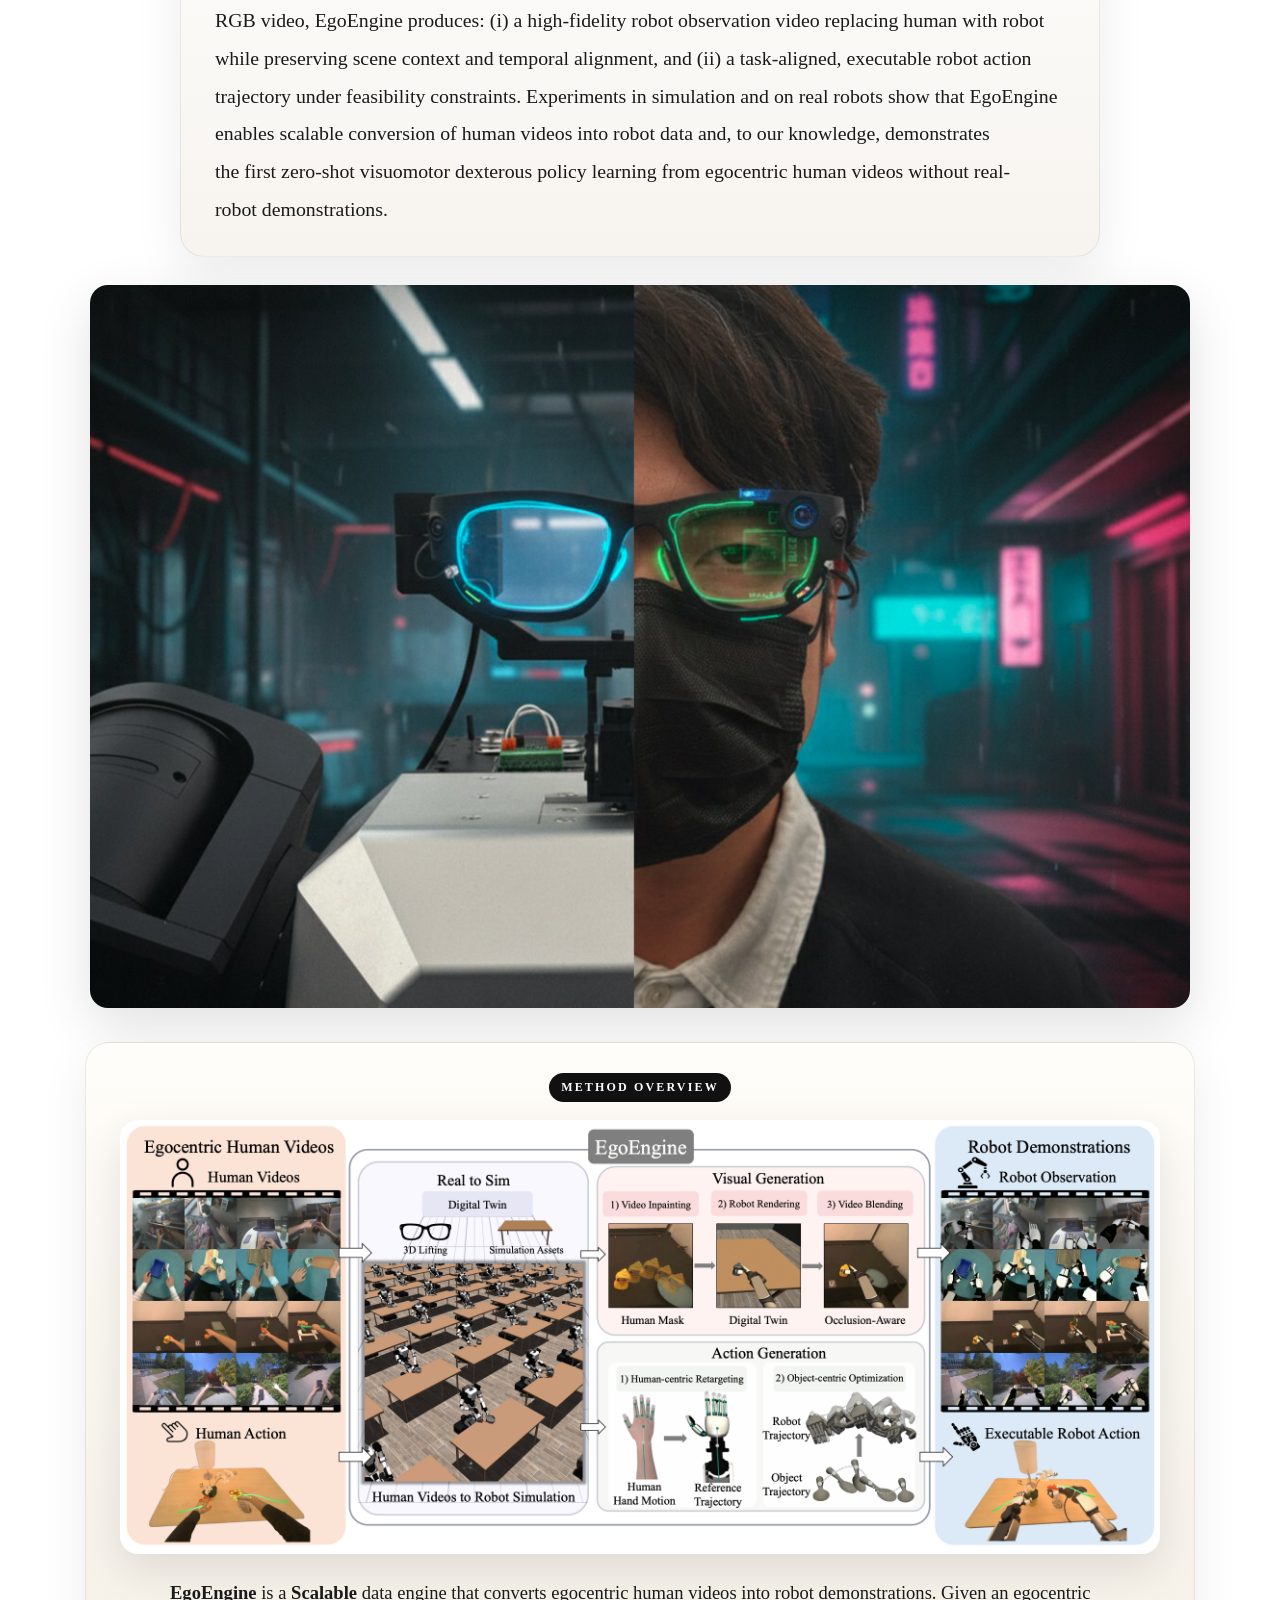
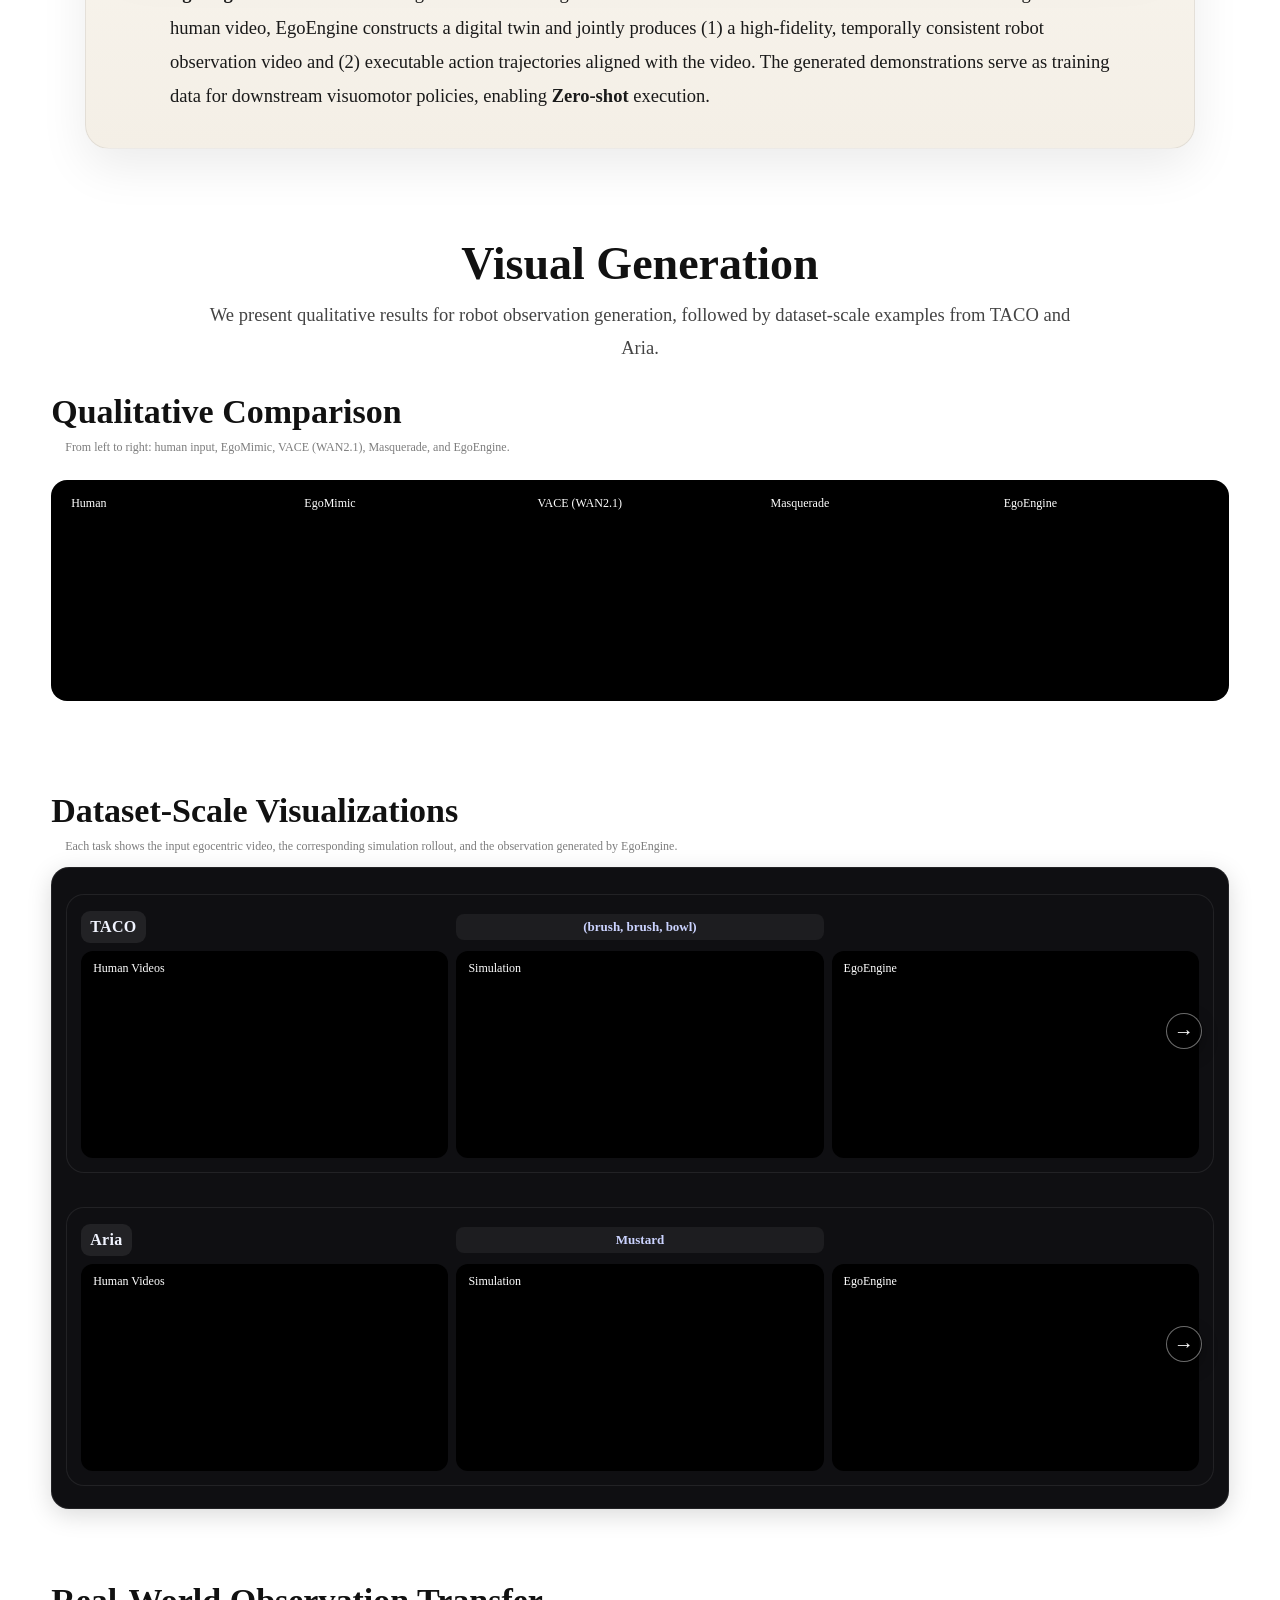
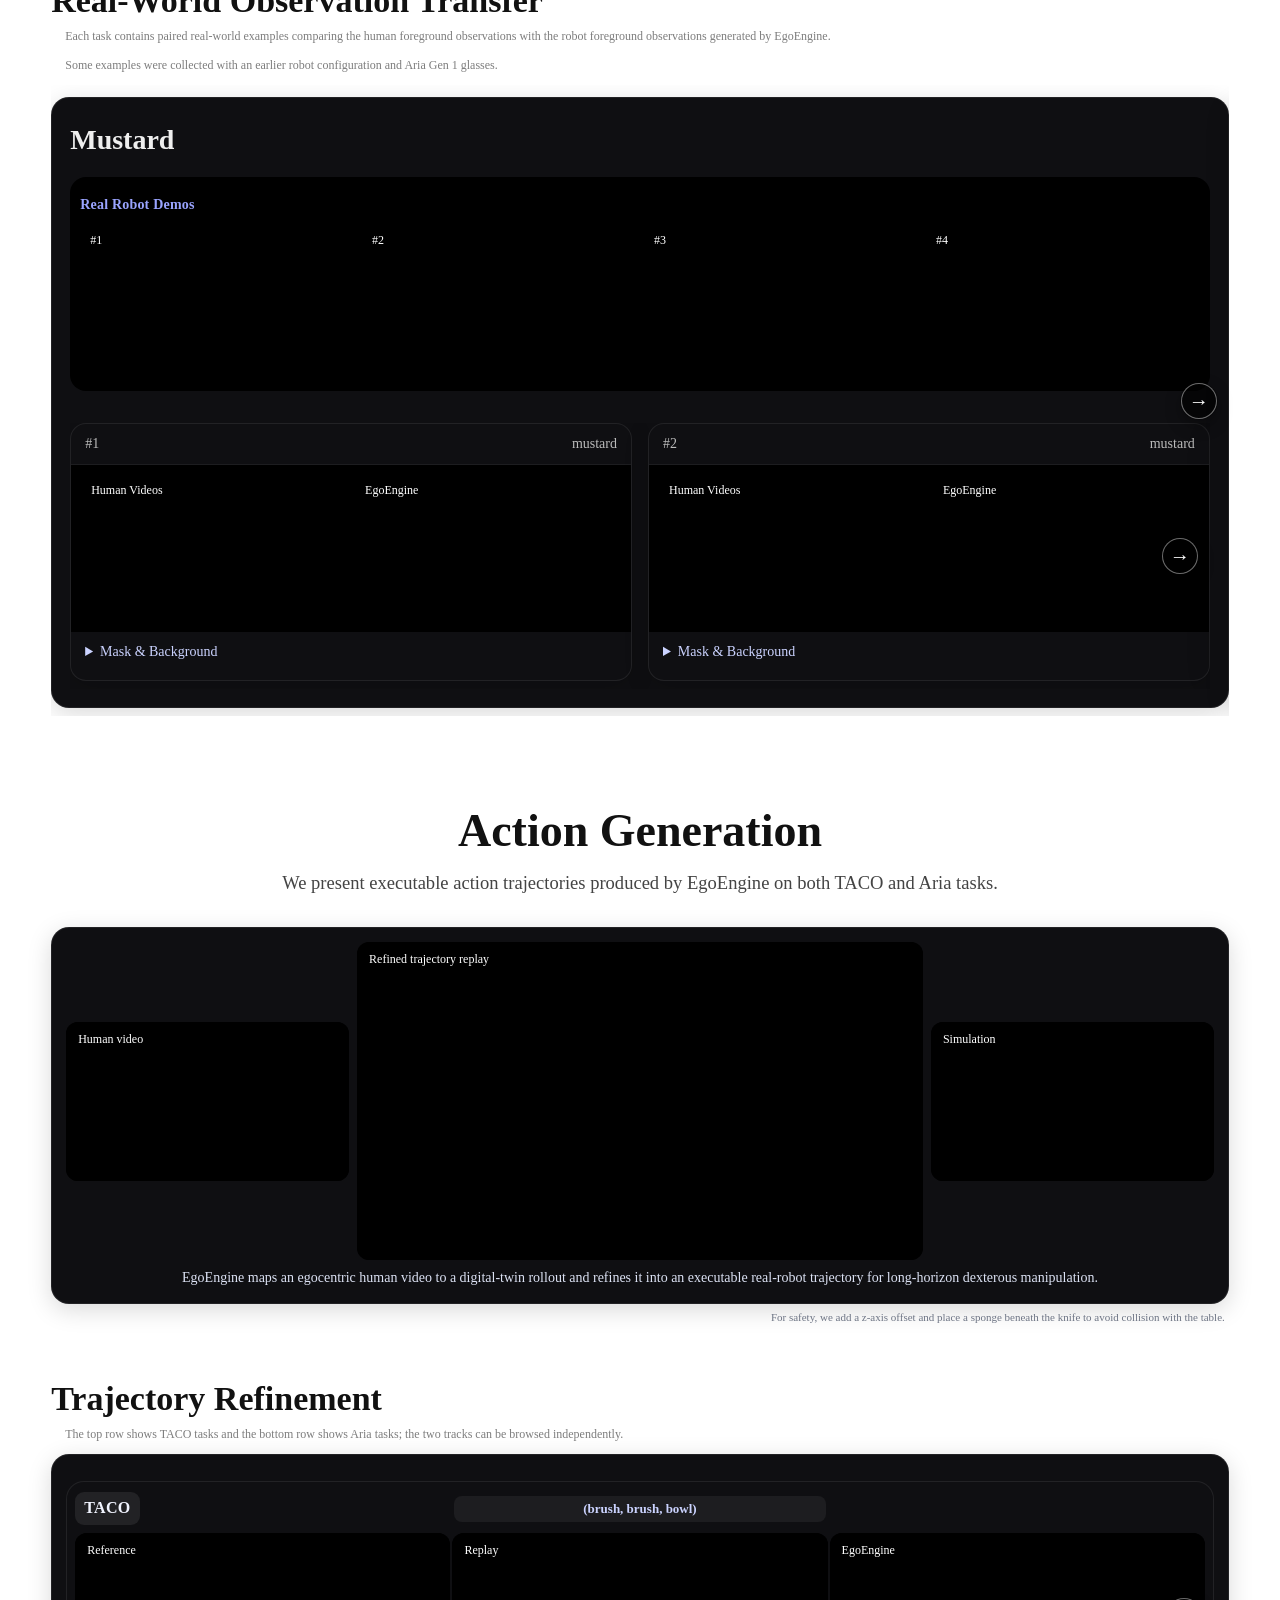
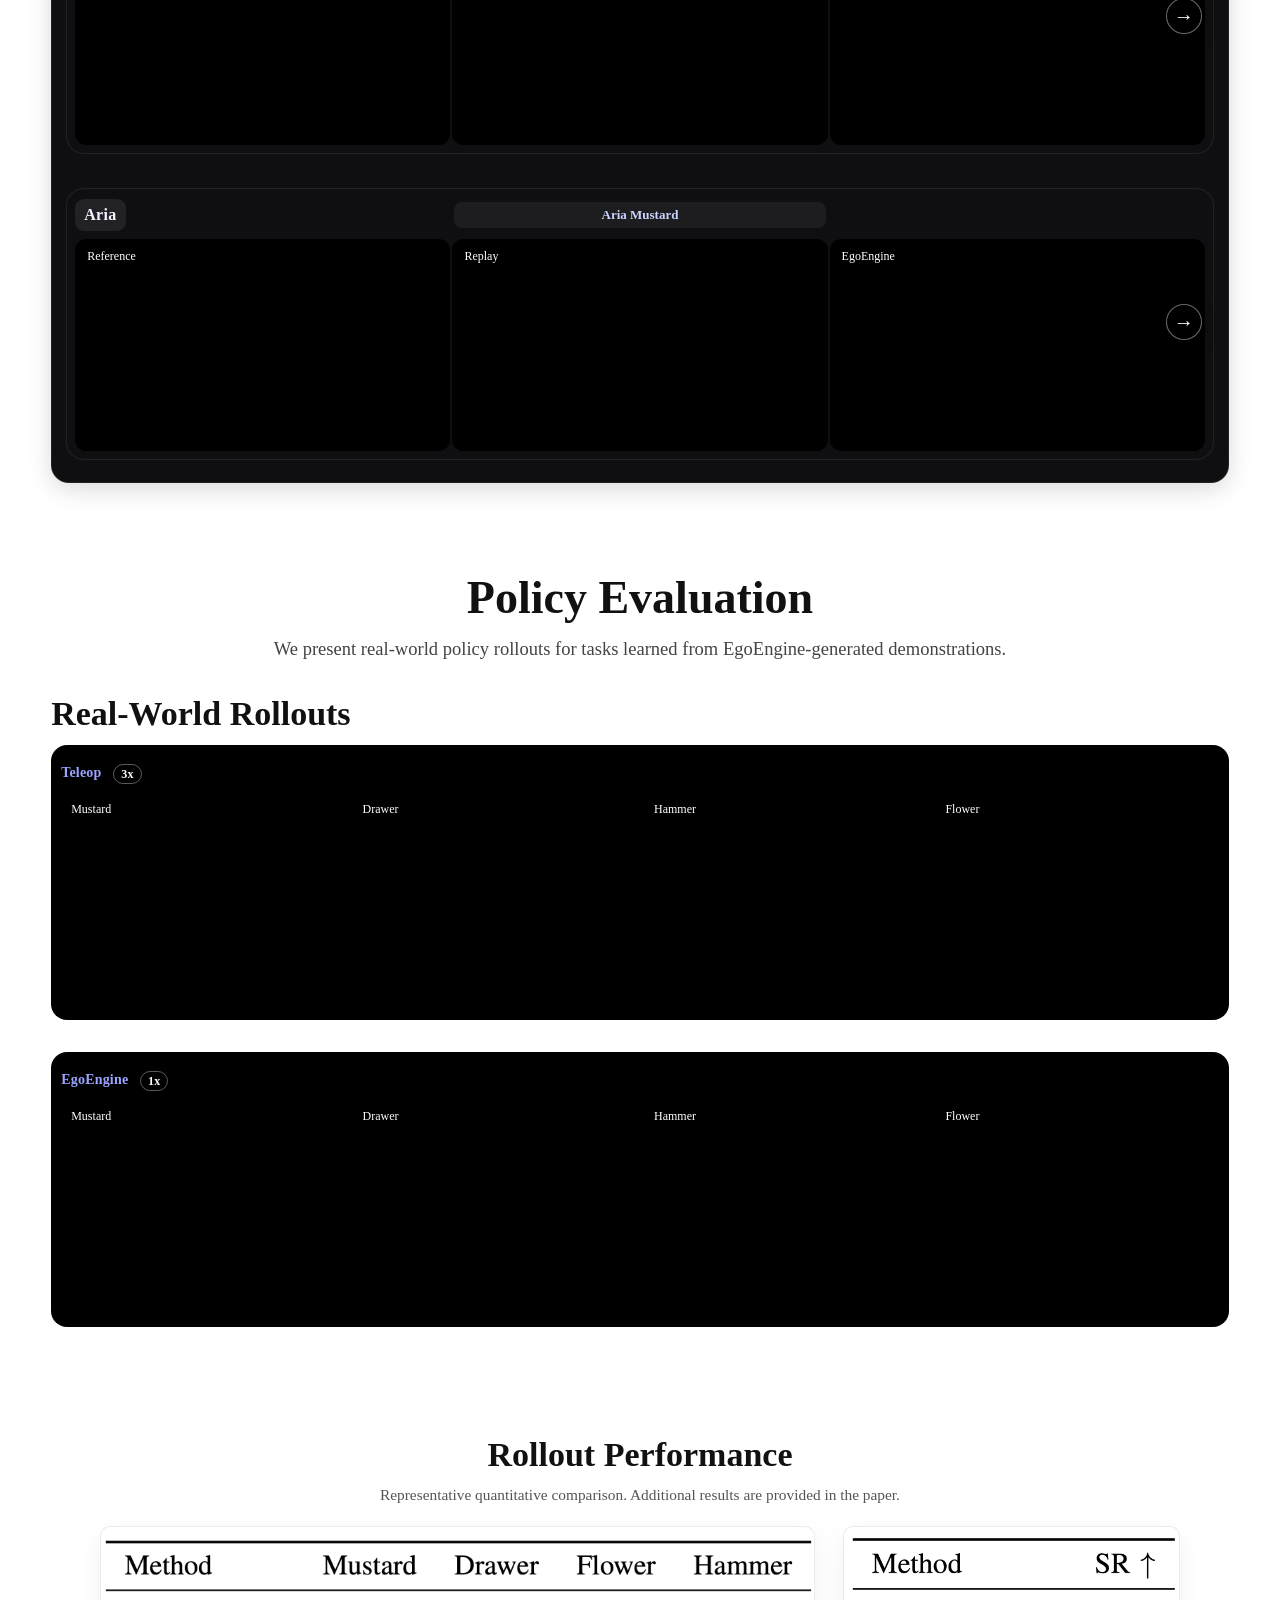
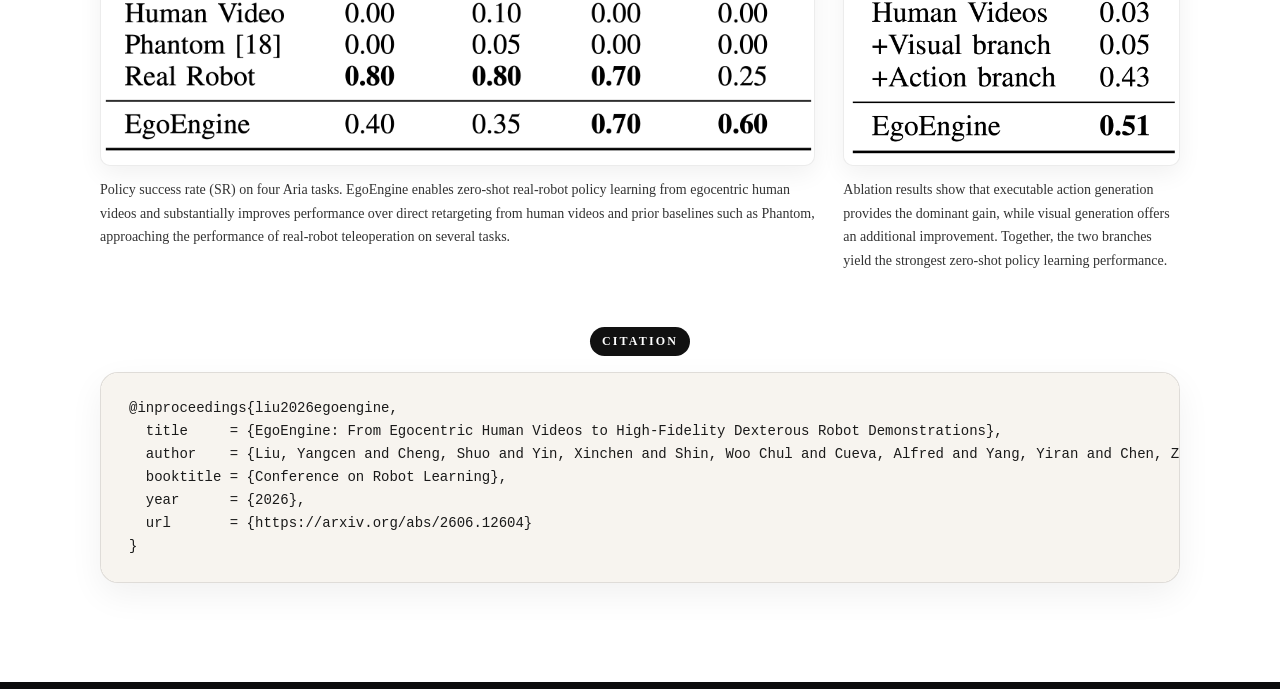
==== commit 65099776: "Refresh cached author styles" ====
--- a/index.html
+++ b/index.html
@@ -4,7 +4,7 @@
 <meta charset="utf-8" />
 <meta name="viewport" content="width=device-width,initial-scale=1" />
 <title>EgoEngine</title>
-<link rel="stylesheet" href="assets/css/styles.css?v=egoengine-authors-20261015" />
+<link rel="stylesheet" href="assets/css/styles.css?v=egoengine-authors-20261015-2" />
 </head>
 <body>
 
--- a/assets/css/styles.css
+++ b/assets/css/styles.css
@@ -921,7 +921,7 @@
   flex-wrap:wrap;
   justify-content:center;
   gap:10px 24px;
-  max-width:1080px;
+  max-width:760px;
   margin:0 auto 8px;
   padding:0 20px;
   list-style:none;
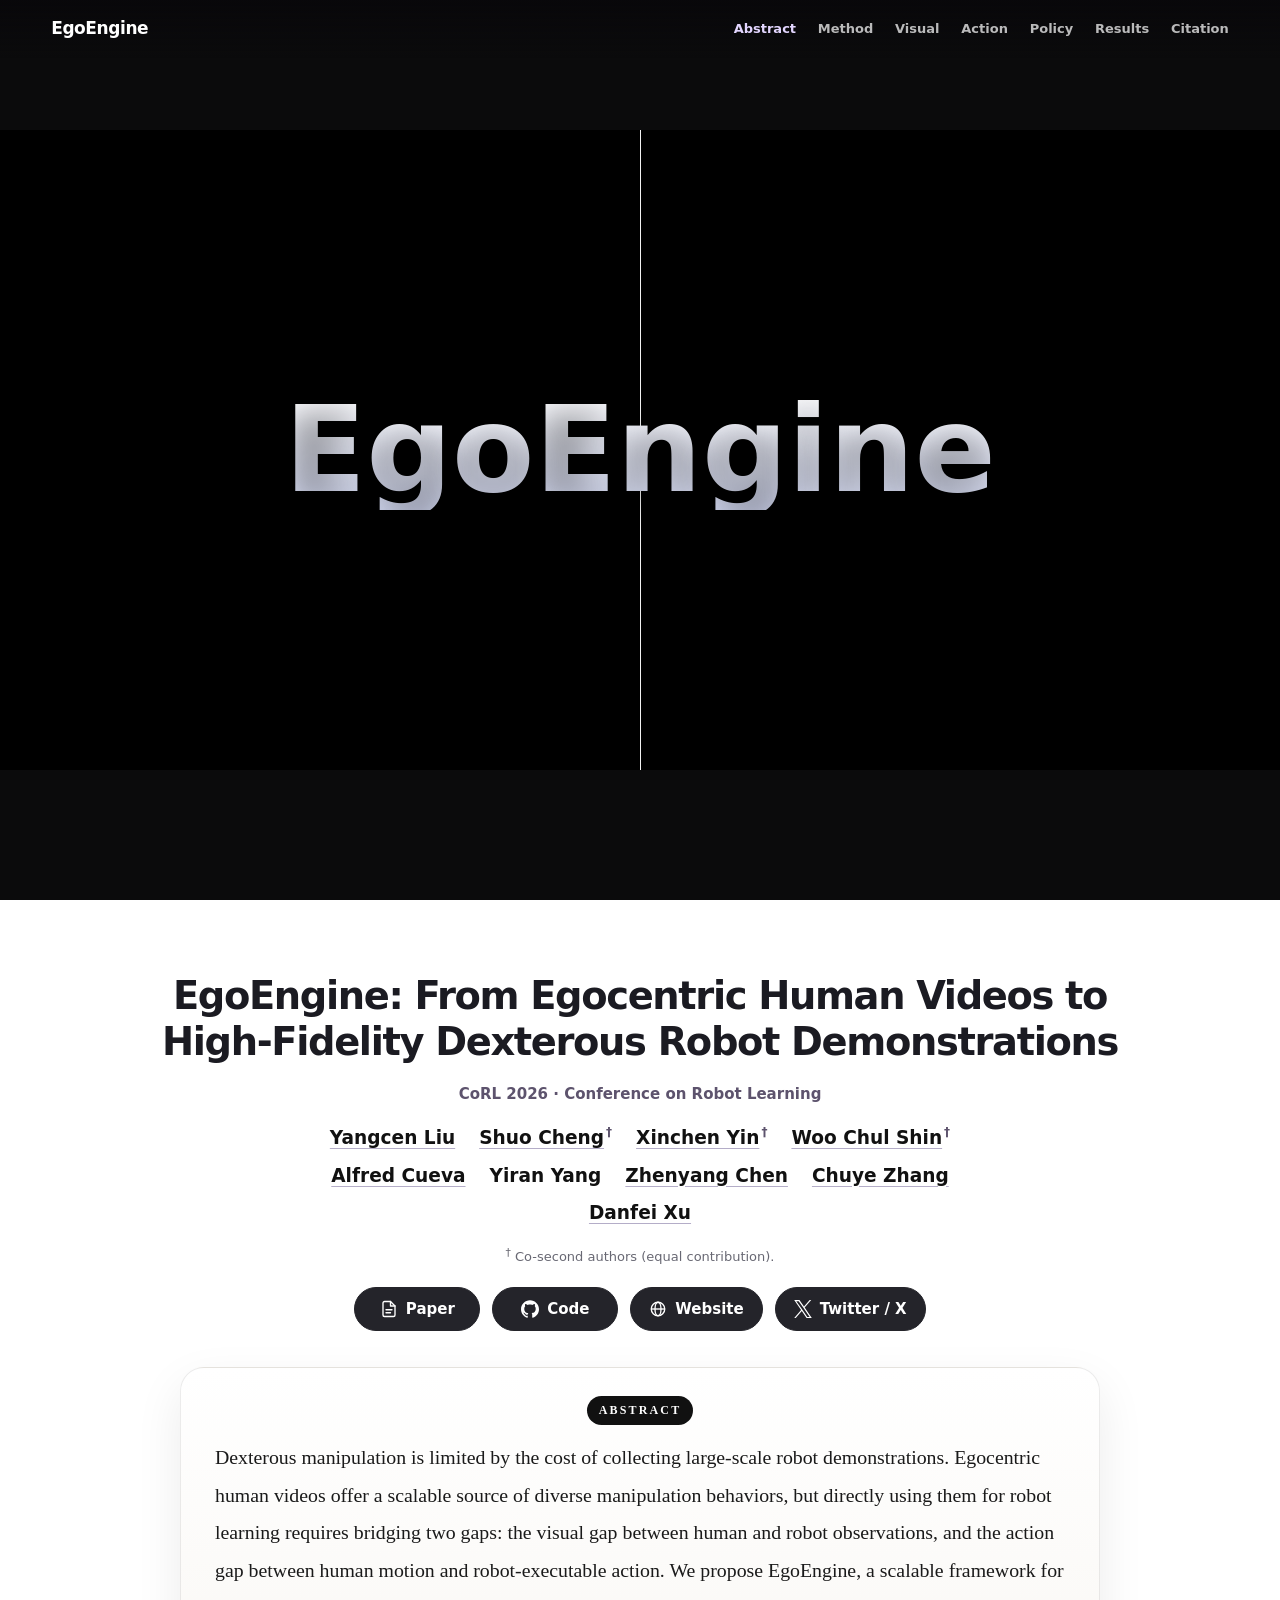
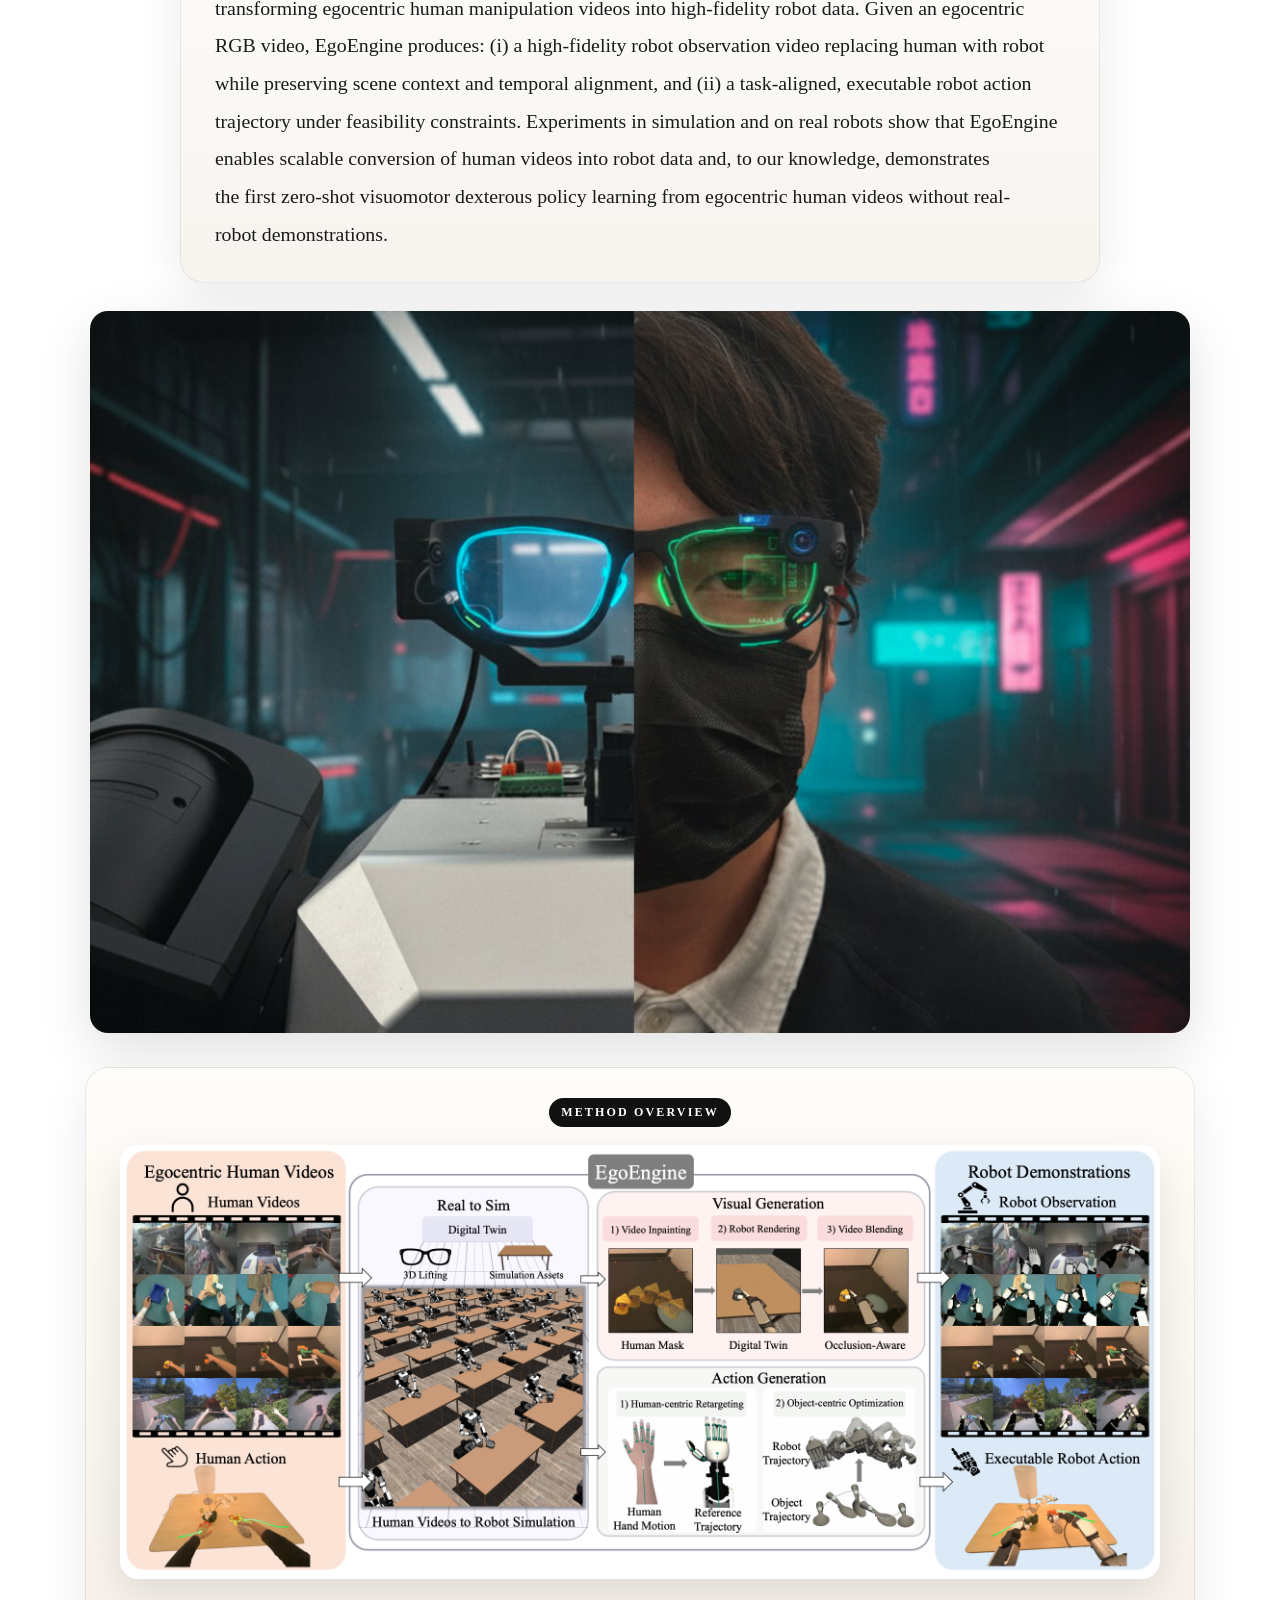
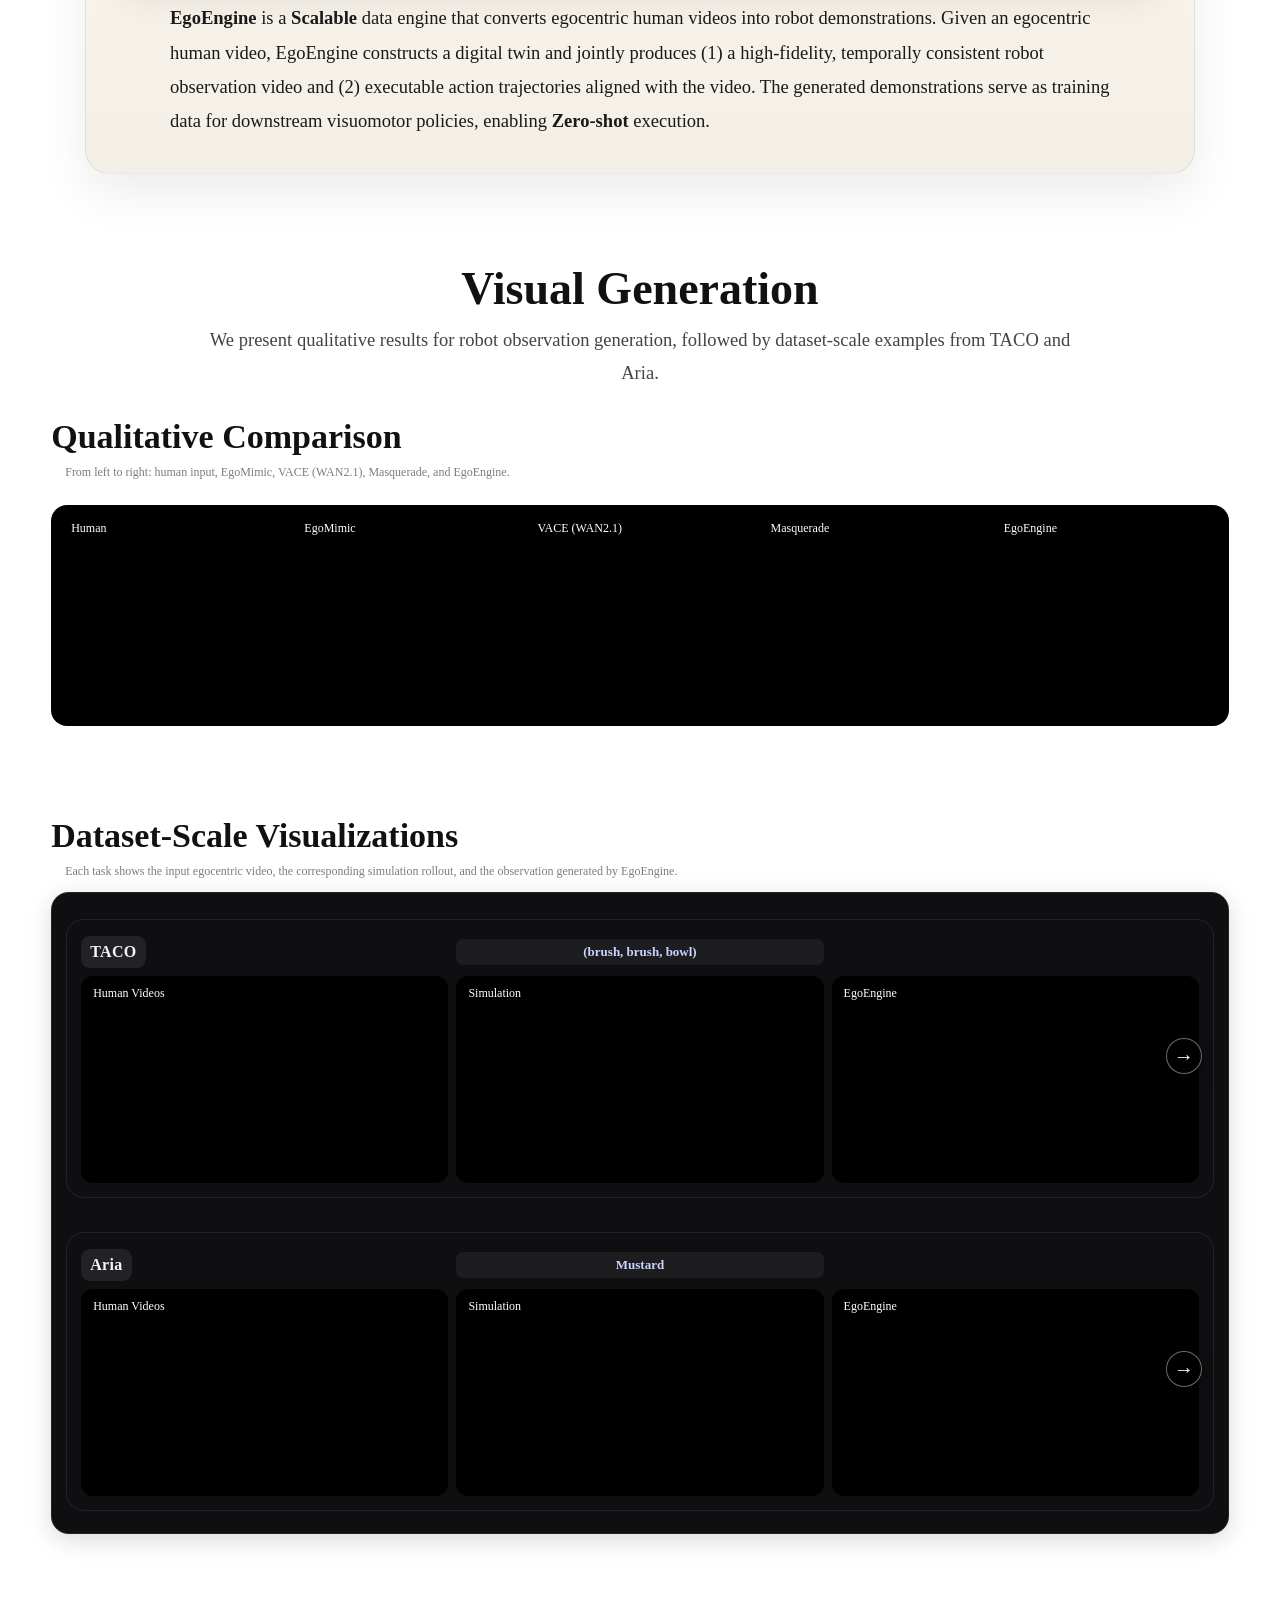
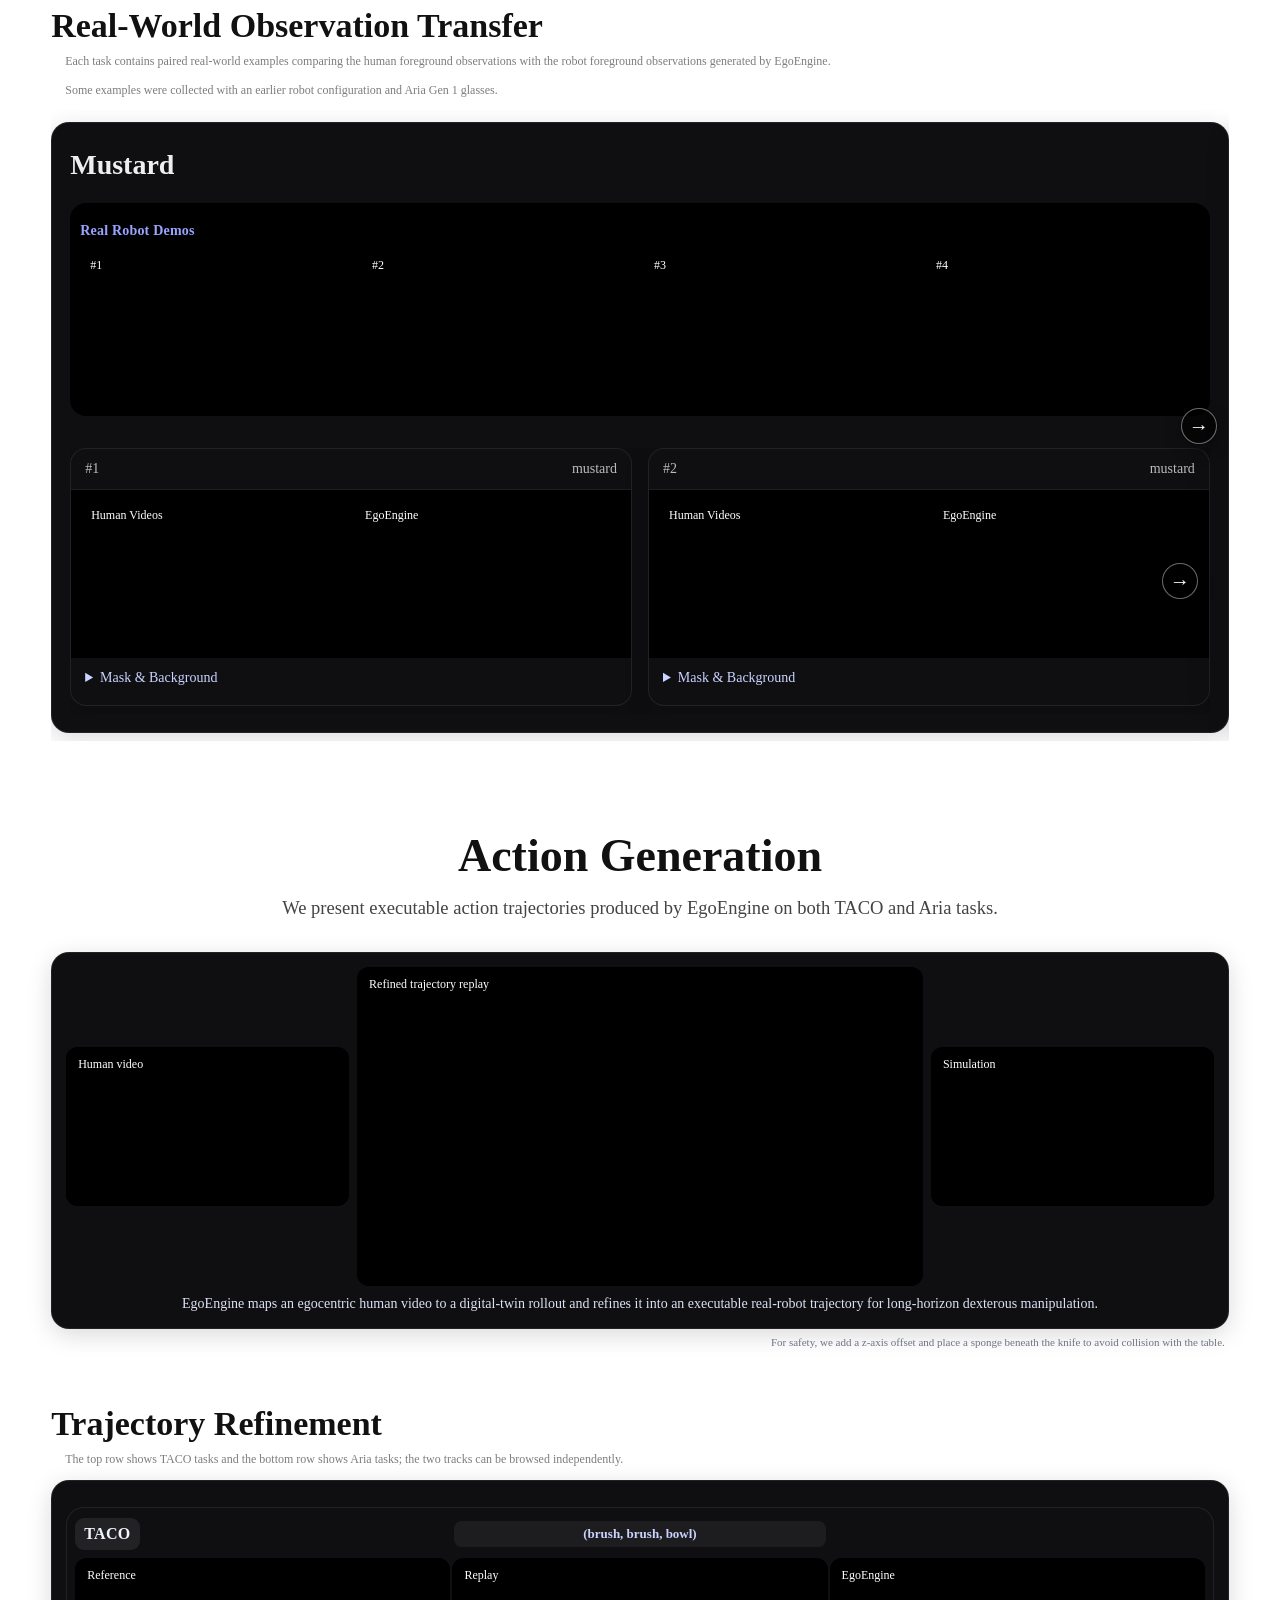
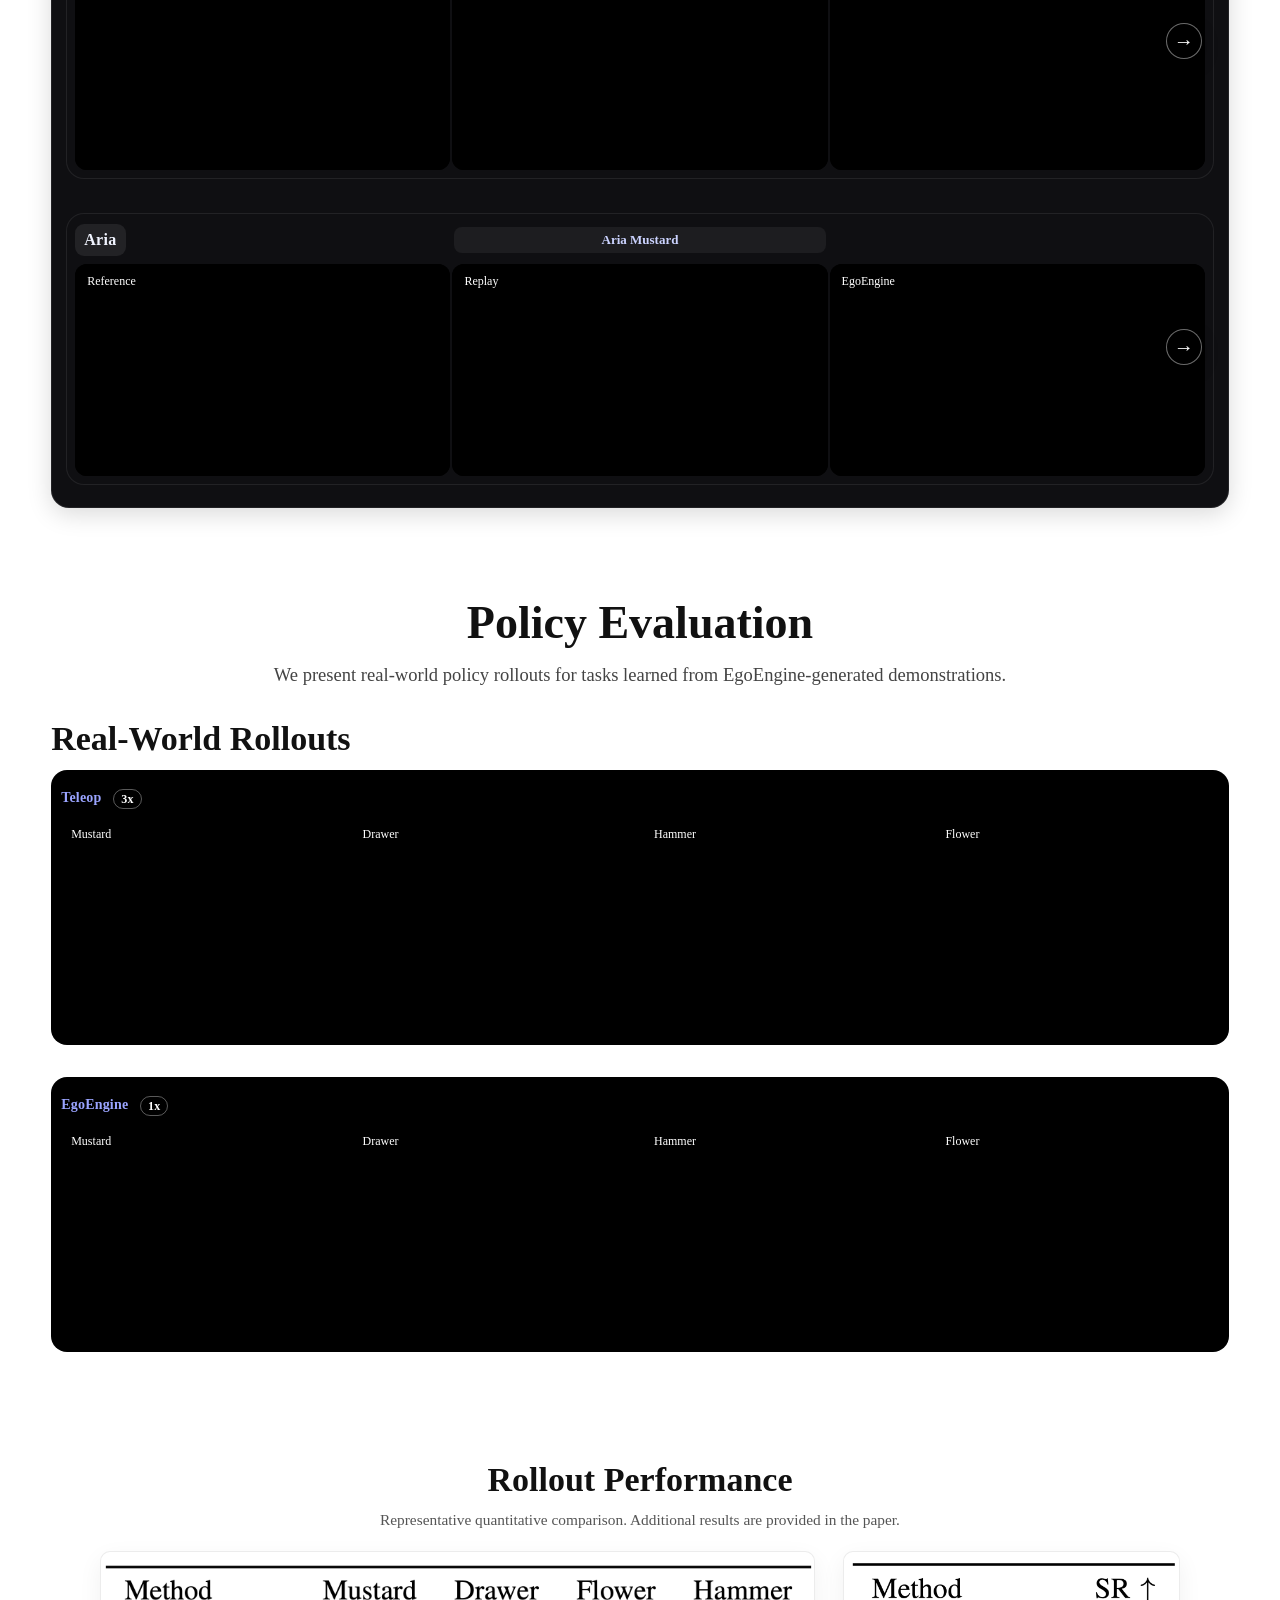
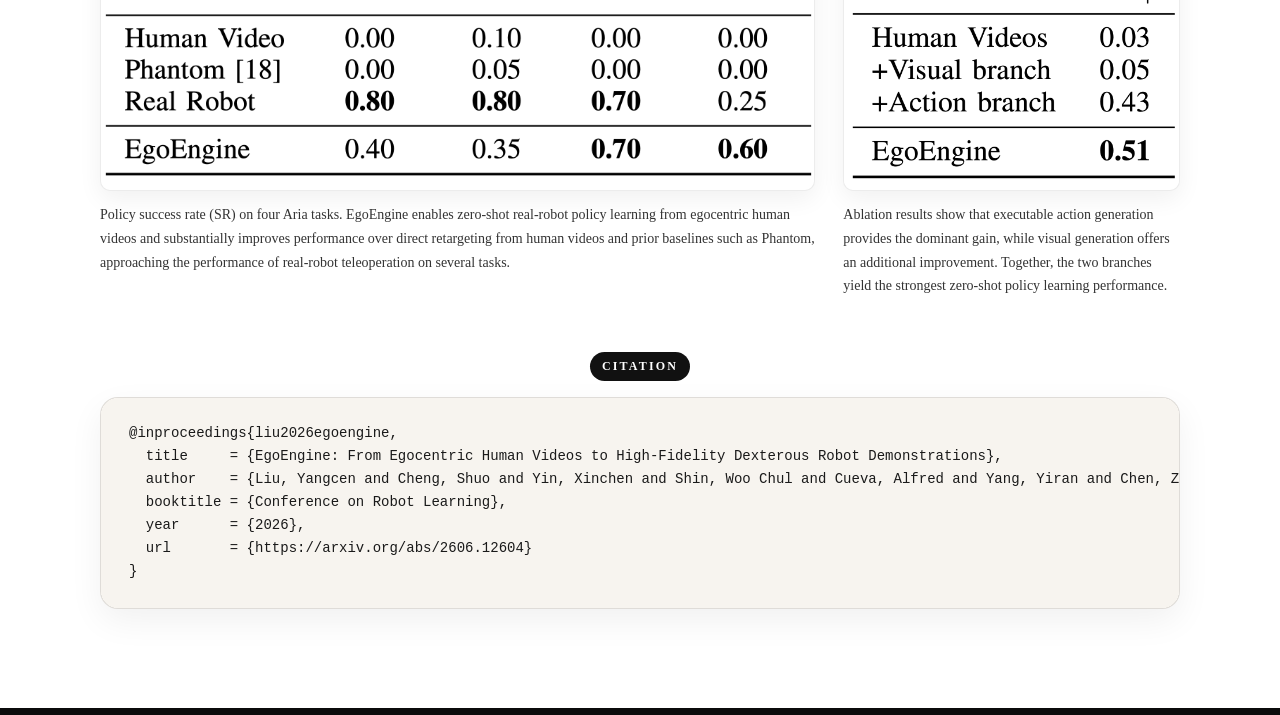
==== commit ed9c53d1: "Add CoRL publication credits and project resource buttons" ====
--- a/index.html
+++ b/index.html
@@ -3,8 +3,9 @@
 <head>
 <meta charset="utf-8" />
 <meta name="viewport" content="width=device-width,initial-scale=1" />
-<title>EgoEngine</title>
-<link rel="stylesheet" href="assets/css/styles.css?v=egoengine-authors-20261015-2" />
+<title>EgoEngine | CoRL 2026</title>
+<meta name="description" content="EgoEngine (CoRL 2026): From Egocentric Human Videos to High-Fidelity Dexterous Robot Demonstrations." />
+<link rel="stylesheet" href="assets/css/styles.css?v=egoengine-publication-20261015-3" />
 </head>
 <body>
 
@@ -32,21 +33,44 @@
 
   <div class="after-hero">
     <header class="paper-header">
-      <div class="fancy-title">
-        EgoEngine: From Egocentric Human Videos to High-Fidelity Dexterous Robot Demonstrations
-      </div>
-
-      <ol class="paper-authors" aria-label="Authors in publication order">
-        <li><a href="https://yangcenliu.github.io/">Yangcen Liu</a></li>
-        <li><a href="https://sites.google.com/view/shuocheng">Shuo Cheng</a></li>
-        <li><a href="https://xinchenyin.github.io/">Xinchen Yin</a></li>
-        <li><a href="https://woocshin.github.io/profile/">Woo Chul Shin</a></li>
-        <li><a href="https://alfred-cueva.github.io/">Alfred Cueva</a></li>
-        <li>Yiran Yang</li>
-        <li><a href="https://chenzheny.github.io/">Zhenyang Chen</a></li>
-        <li><a href="https://zhangchuye.github.io/">Chuye Zhang</a></li>
-        <li><a href="https://faculty.cc.gatech.edu/~danfei/">Danfei Xu</a></li>
-      </ol>
+      <div class="paper-intro">
+        <h1 class="fancy-title">
+          EgoEngine: From Egocentric Human Videos to High-Fidelity Dexterous Robot Demonstrations
+        </h1>
+        <p class="paper-venue">CoRL 2026 · Conference on Robot Learning</p>
+
+        <ol class="paper-authors" aria-label="Authors in publication order">
+          <li><a href="https://yangcenliu.github.io/">Yangcen Liu</a></li>
+          <li><a href="https://sites.google.com/view/shuocheng">Shuo Cheng</a><sup>†</sup></li>
+          <li><a href="https://xinchenyin.github.io/">Xinchen Yin</a><sup>†</sup></li>
+          <li><a href="https://woocshin.github.io/profile/">Woo Chul Shin</a><sup>†</sup></li>
+          <li><a href="https://alfred-cueva.github.io/">Alfred Cueva</a></li>
+          <li>Yiran Yang</li>
+          <li><a href="https://chenzheny.github.io/">Zhenyang Chen</a></li>
+          <li><a href="https://zhangchuye.github.io/">Chuye Zhang</a></li>
+          <li><a href="https://faculty.cc.gatech.edu/~danfei/">Danfei Xu</a></li>
+        </ol>
+        <p class="paper-contribution"><sup>†</sup> Co-second authors (equal contribution).</p>
+
+        <nav class="paper-links" aria-label="Paper and project resources">
+          <a class="paper-link" href="https://arxiv.org/abs/2606.12604" target="_blank" rel="noopener noreferrer">
+            <svg viewBox="0 0 24 24" fill="none" stroke="currentColor" stroke-width="1.8" stroke-linecap="round" stroke-linejoin="round" aria-hidden="true" focusable="false"><path d="M14 2H6a2 2 0 0 0-2 2v16a2 2 0 0 0 2 2h12a2 2 0 0 0 2-2V8Z"/><path d="M14 2v6h6M8 13h8M8 17h6"/></svg>
+            <span>Paper</span>
+          </a>
+          <a class="paper-link" href="https://github.com/GaTech-RL2/EgoEngine-CoRL2026" target="_blank" rel="noopener noreferrer">
+            <svg viewBox="0 0 24 24" fill="currentColor" aria-hidden="true" focusable="false"><path d="M12 .297c-6.63 0-12 5.373-12 12 0 5.303 3.438 9.8 8.205 11.385.6.113.82-.258.82-.577 0-.285-.01-1.04-.015-2.04-3.338.724-4.042-1.61-4.042-1.61C4.422 18.07 3.633 17.7 3.633 17.7c-1.087-.744.084-.729.084-.729 1.205.084 1.838 1.236 1.838 1.236 1.07 1.835 2.809 1.305 3.495.998.108-.776.417-1.305.76-1.605-2.665-.3-5.466-1.332-5.466-5.93 0-1.31.465-2.38 1.235-3.22-.135-.303-.54-1.523.105-3.176 0 0 1.005-.322 3.3 1.23.96-.267 1.98-.399 3-.405 1.02.006 2.04.138 3 .405 2.28-1.552 3.285-1.23 3.285-1.23.645 1.653.24 2.873.12 3.176.765.84 1.23 1.91 1.23 3.22 0 4.61-2.805 5.625-5.475 5.92.42.36.81 1.096.81 2.22 0 1.606-.015 2.896-.015 3.286 0 .315.21.69.825.57C20.565 22.092 24 17.592 24 12.297c0-6.627-5.373-12-12-12"/></svg>
+            <span>Code</span>
+          </a>
+          <a class="paper-link" href="https://egoengine.github.io/">
+            <svg viewBox="0 0 24 24" fill="none" stroke="currentColor" stroke-width="1.8" aria-hidden="true" focusable="false"><circle cx="12" cy="12" r="9"/><ellipse cx="12" cy="12" rx="4" ry="9"/><path d="M3 12h18"/></svg>
+            <span>Website</span>
+          </a>
+          <a class="paper-link" href="https://x.com/Randle_Liu/status/2069023588154290538?s=20" target="_blank" rel="noopener noreferrer">
+            <svg viewBox="0 0 24 24" fill="currentColor" aria-hidden="true" focusable="false"><path d="M14.234 10.162 22.977 0h-2.072l-7.591 8.824L7.251 0H.258l9.168 13.343L.258 24H2.33l8.016-9.318L16.749 24h6.993zm-2.837 3.299-.929-1.329L3.076 1.56h3.182l5.965 8.532.929 1.329 7.754 11.09h-3.182z"/></svg>
+            <span>Twitter / X</span>
+          </a>
+        </nav>
+      </div>
 
       <section class="abstract-block" id="abstract">
         <div class="section-kicker">Abstract</div>
--- a/assets/css/styles.css
+++ b/assets/css/styles.css
@@ -102,7 +102,7 @@
   html, body{ -ms-overflow-style:none; scrollbar-width:none; }
   html::-webkit-scrollbar, body::-webkit-scrollbar{ width:0; height:0; background:transparent; }
 
-  /* ===== AFTER-HERO HEADING (unchanged look) ===== */
+  /* Publication header */
   .after-hero { background:#fff; color:#111; padding:5vh 0; }
   .paper-header,
   .branch-section{
@@ -114,17 +114,97 @@
     gap:28px;
     margin-bottom:10vh;
   }
+  .paper-intro{
+    display:grid;
+    justify-items:center;
+    gap:18px;
+    padding:28px 0 8px;
+    text-align:center;
+    font-family:system-ui,-apple-system,"Segoe UI",Roboto,Helvetica,Arial,sans-serif;
+  }
   .fancy-title{
-    margin:5vh auto; max-width:80%; text-align:center;
-    font-size:clamp(28px,4vw,56px); font-weight:900; line-height:1.2;
-    background:linear-gradient(90deg,#2c2c54,#443377,#5a2a5a);
-    -webkit-background-clip:text; background-clip:text; color:transparent;
-    text-shadow:0 4px 12px rgba(0,0,0,.2);
-    animation:title-glow 6s ease-in-out infinite alternate;
-  }
-  @keyframes title-glow {
-    from { text-shadow:0 0 14px rgba(68,51,119,.6),0 0 28px rgba(90,42,90,.5),0 0 42px rgba(68,51,119,.4); }
-    to   { text-shadow:0 0 22px rgba(90,42,90,.8),0 0 44px rgba(68,51,119,.7),0 0 60px rgba(90,42,90,.6); }
+    margin:0 auto;
+    max-width:1120px;
+    color:#1b1b22;
+    font-size:clamp(28px,3vw,44px);
+    font-weight:800;
+    line-height:1.2;
+    letter-spacing:-.035em;
+    text-wrap:balance;
+  }
+  .paper-venue{
+    margin:0;
+    color:#5d536d;
+    font-size:15px;
+    font-weight:700;
+    line-height:1.5;
+  }
+  .paper-contribution{
+    margin:-8px 0 2px;
+    color:#686873;
+    font-size:13px;
+    line-height:1.5;
+  }
+  .paper-authors sup{
+    margin-left:2px;
+    font-size:.65em;
+    line-height:0;
+    color:#5d536d;
+  }
+  .paper-links{
+    display:flex;
+    flex-wrap:wrap;
+    justify-content:center;
+    gap:12px;
+    margin:0;
+  }
+  .paper-link{
+    display:inline-flex;
+    align-items:center;
+    justify-content:center;
+    gap:8px;
+    min-width:126px;
+    min-height:44px;
+    padding:10px 18px;
+    border:1px solid #24242a;
+    border-radius:999px;
+    background:#24242a;
+    color:#fff;
+    font-size:15px;
+    font-weight:600;
+    line-height:1.4;
+    text-decoration:none;
+    white-space:nowrap;
+    transition:background .16s ease,transform .16s ease;
+  }
+  .paper-link svg{
+    width:18px;
+    height:18px;
+    flex-shrink:0;
+  }
+  .paper-link:hover{
+    background:#3b3b43;
+    border-color:#3b3b43;
+    transform:translateY(-1px);
+  }
+  .paper-link:focus-visible{
+    outline:3px solid #8070a2;
+    outline-offset:4px;
+  }
+  @media (max-width:560px){
+    .paper-links{
+      display:grid;
+      grid-template-columns:repeat(2,minmax(0,1fr));
+      width:min(100%,340px);
+      gap:10px;
+    }
+    .paper-link{
+      min-width:0;
+      width:100%;
+    }
+    .paper-venue{
+      font-size:14px;
+    }
   }
   .section-kicker{
     display:inline-flex;
@@ -915,7 +995,6 @@
 
 
 /* Publication authors */
-.fancy-title{margin-bottom:0}
 .paper-authors{
   display:flex;
   flex-wrap:wrap;
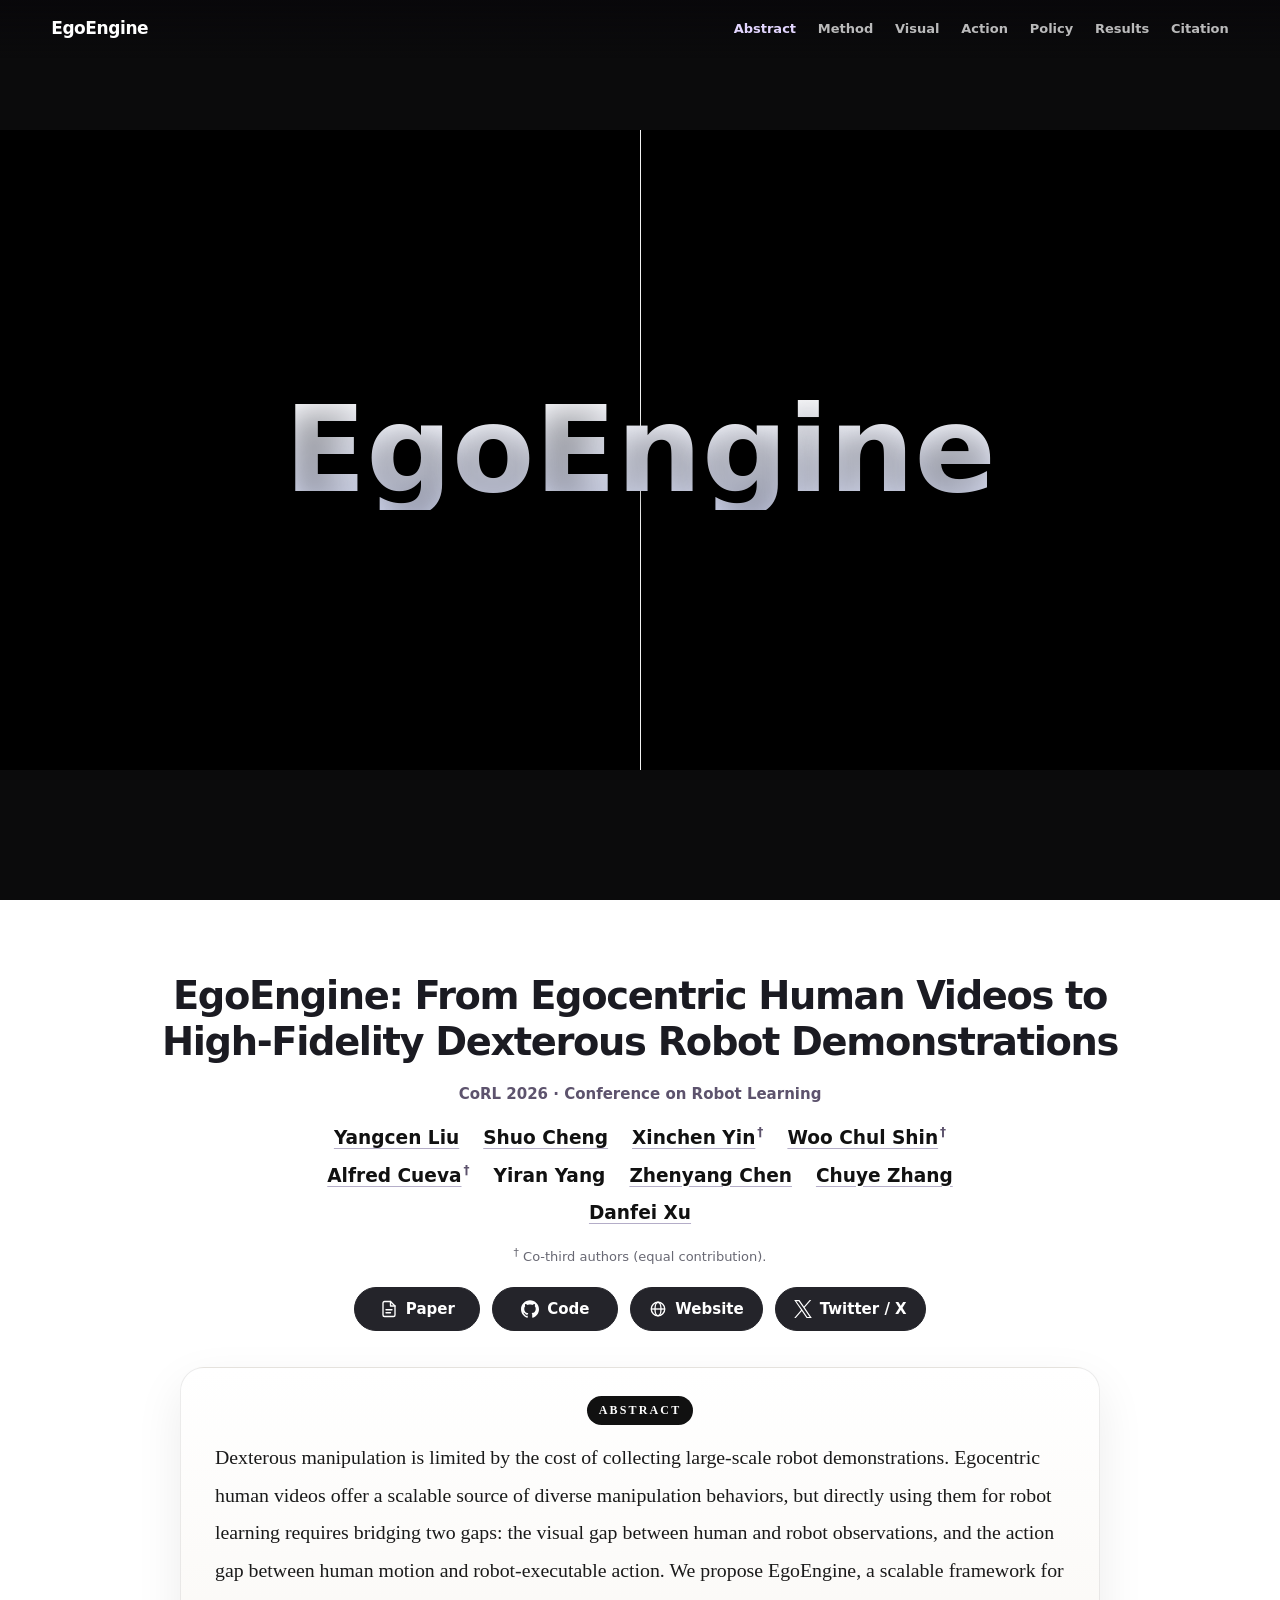
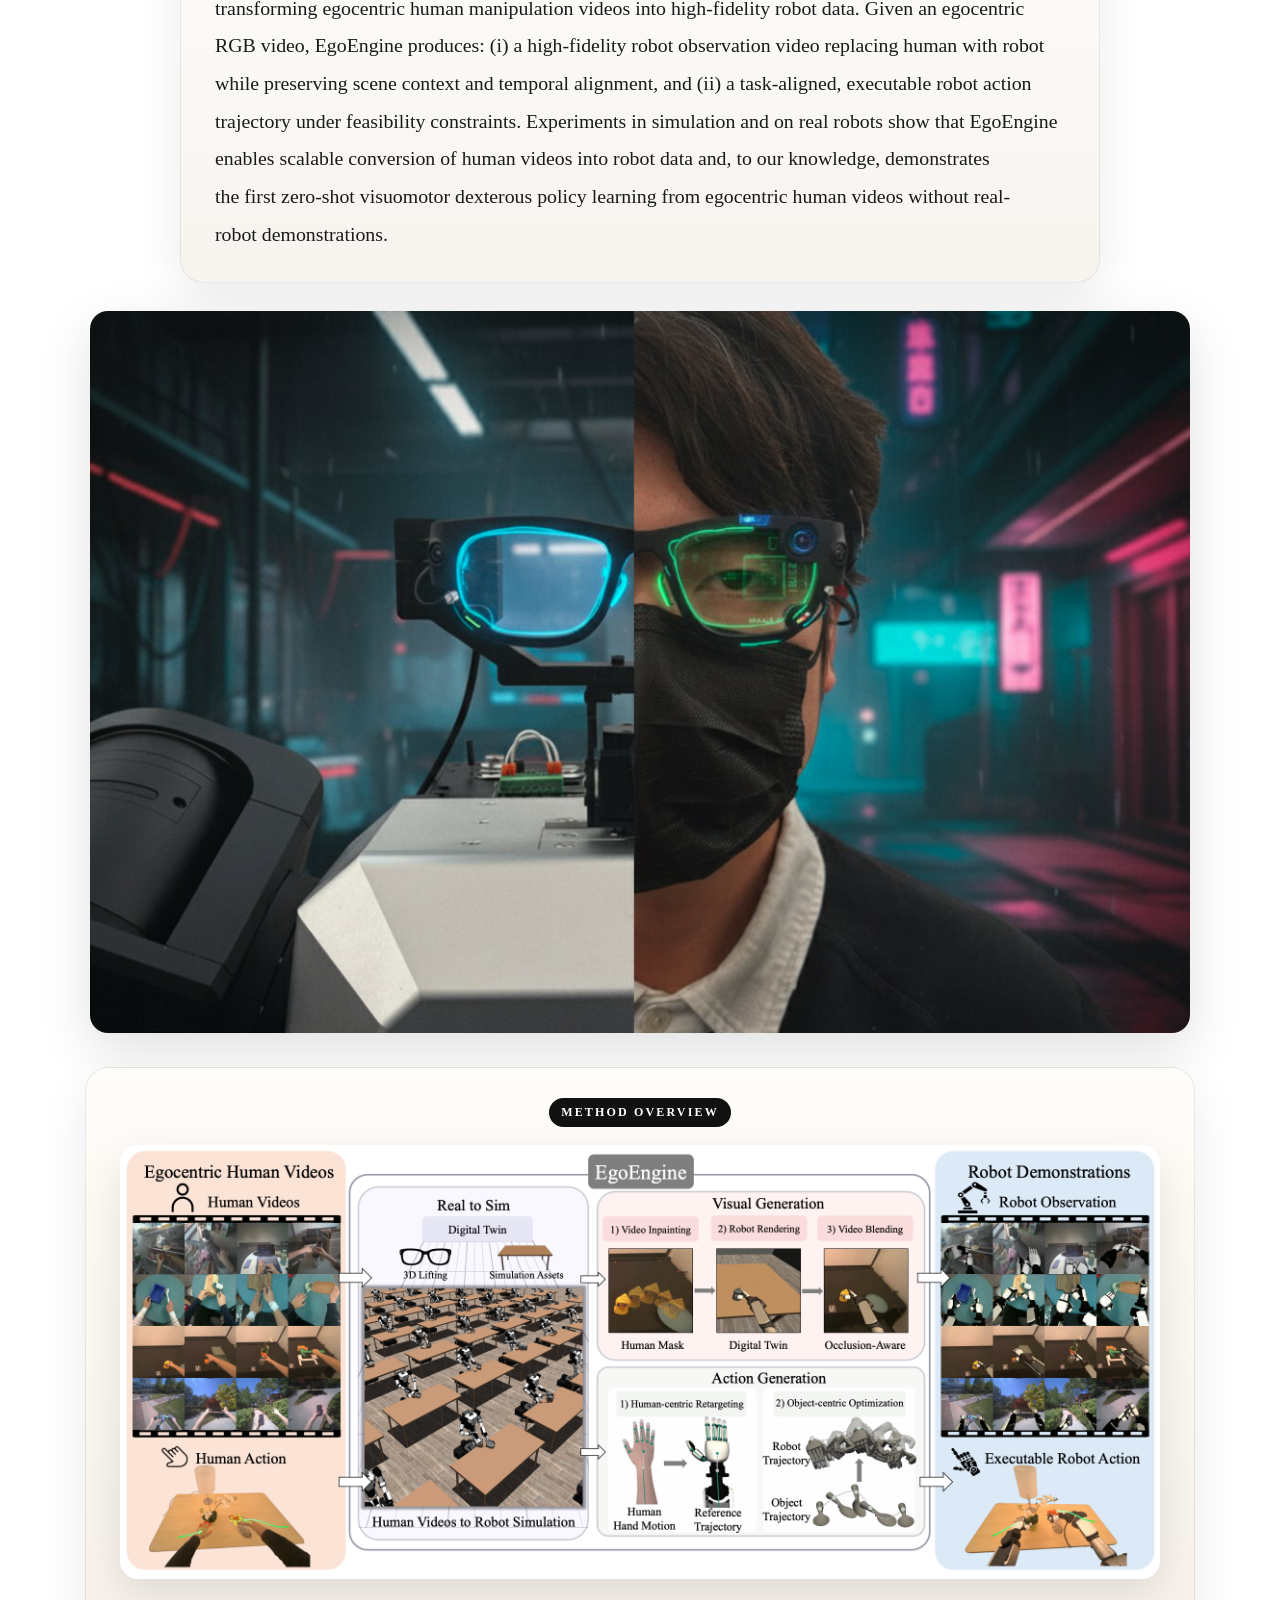
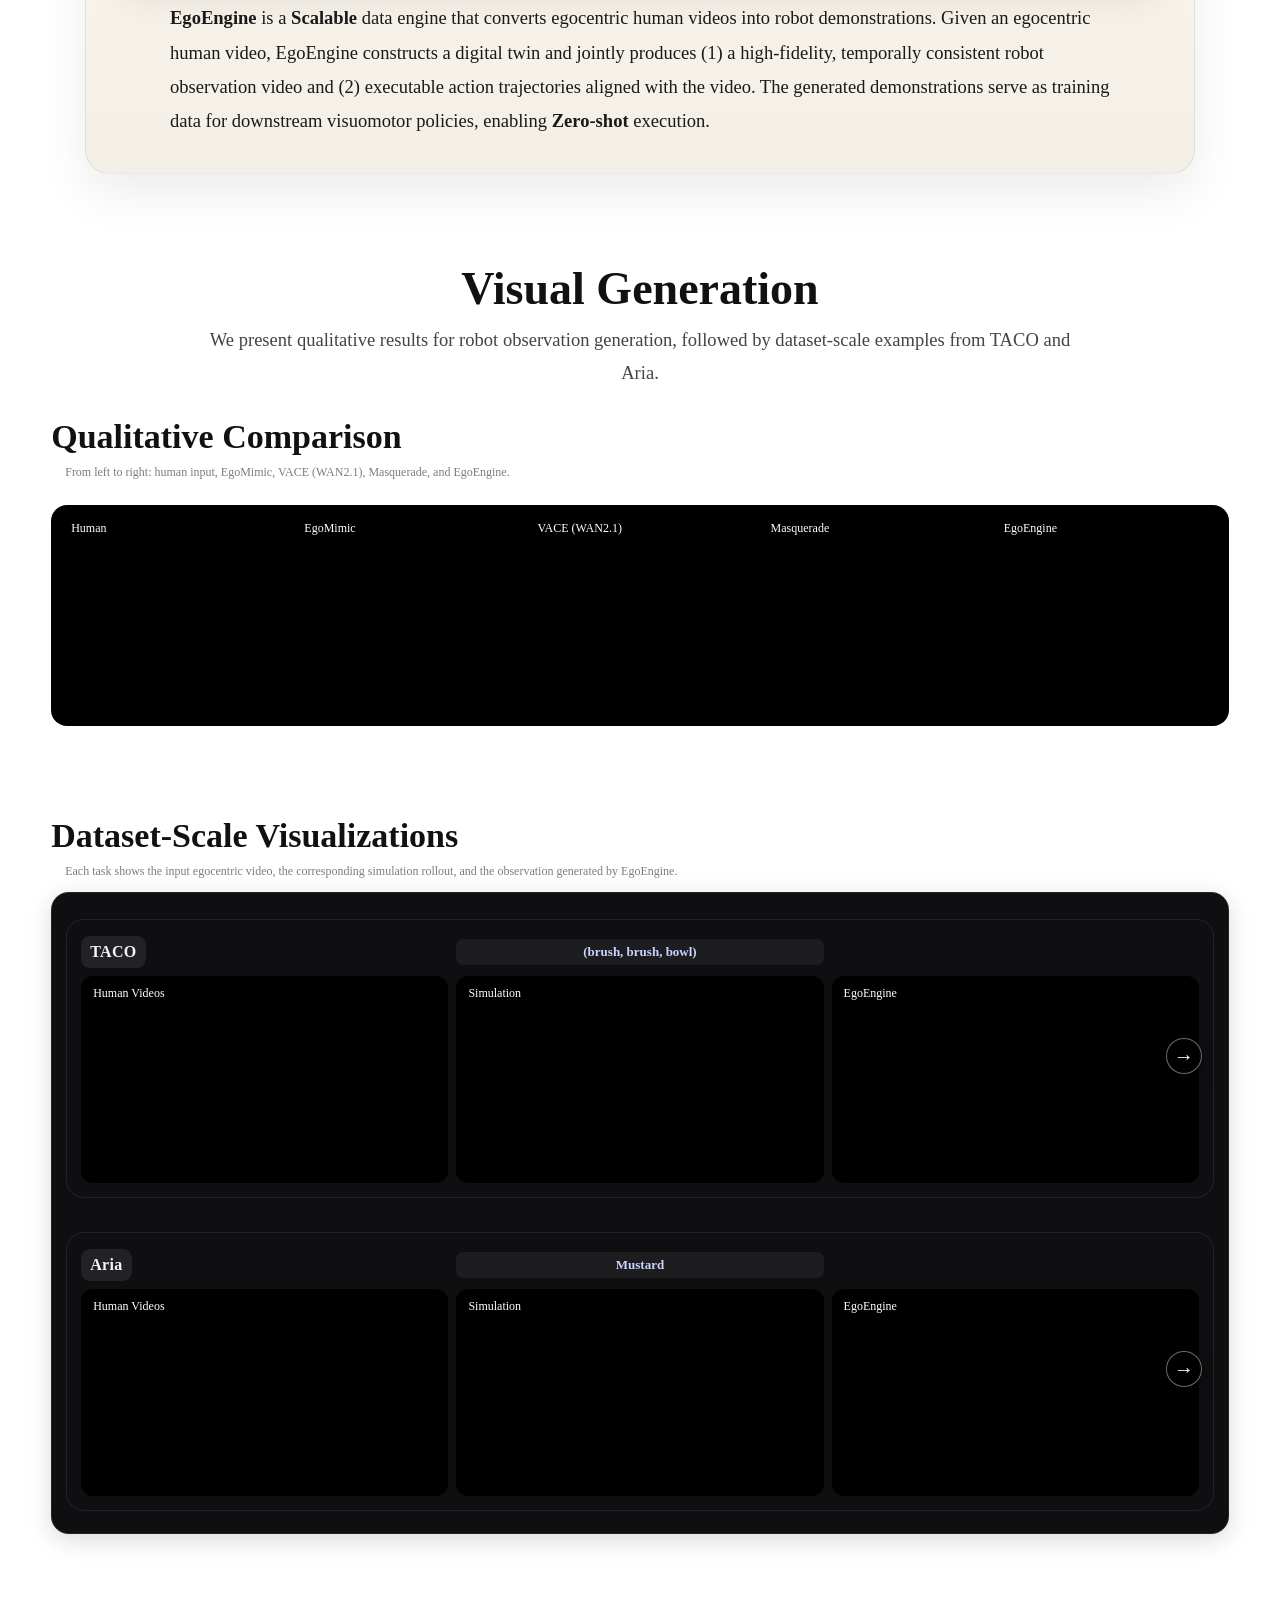
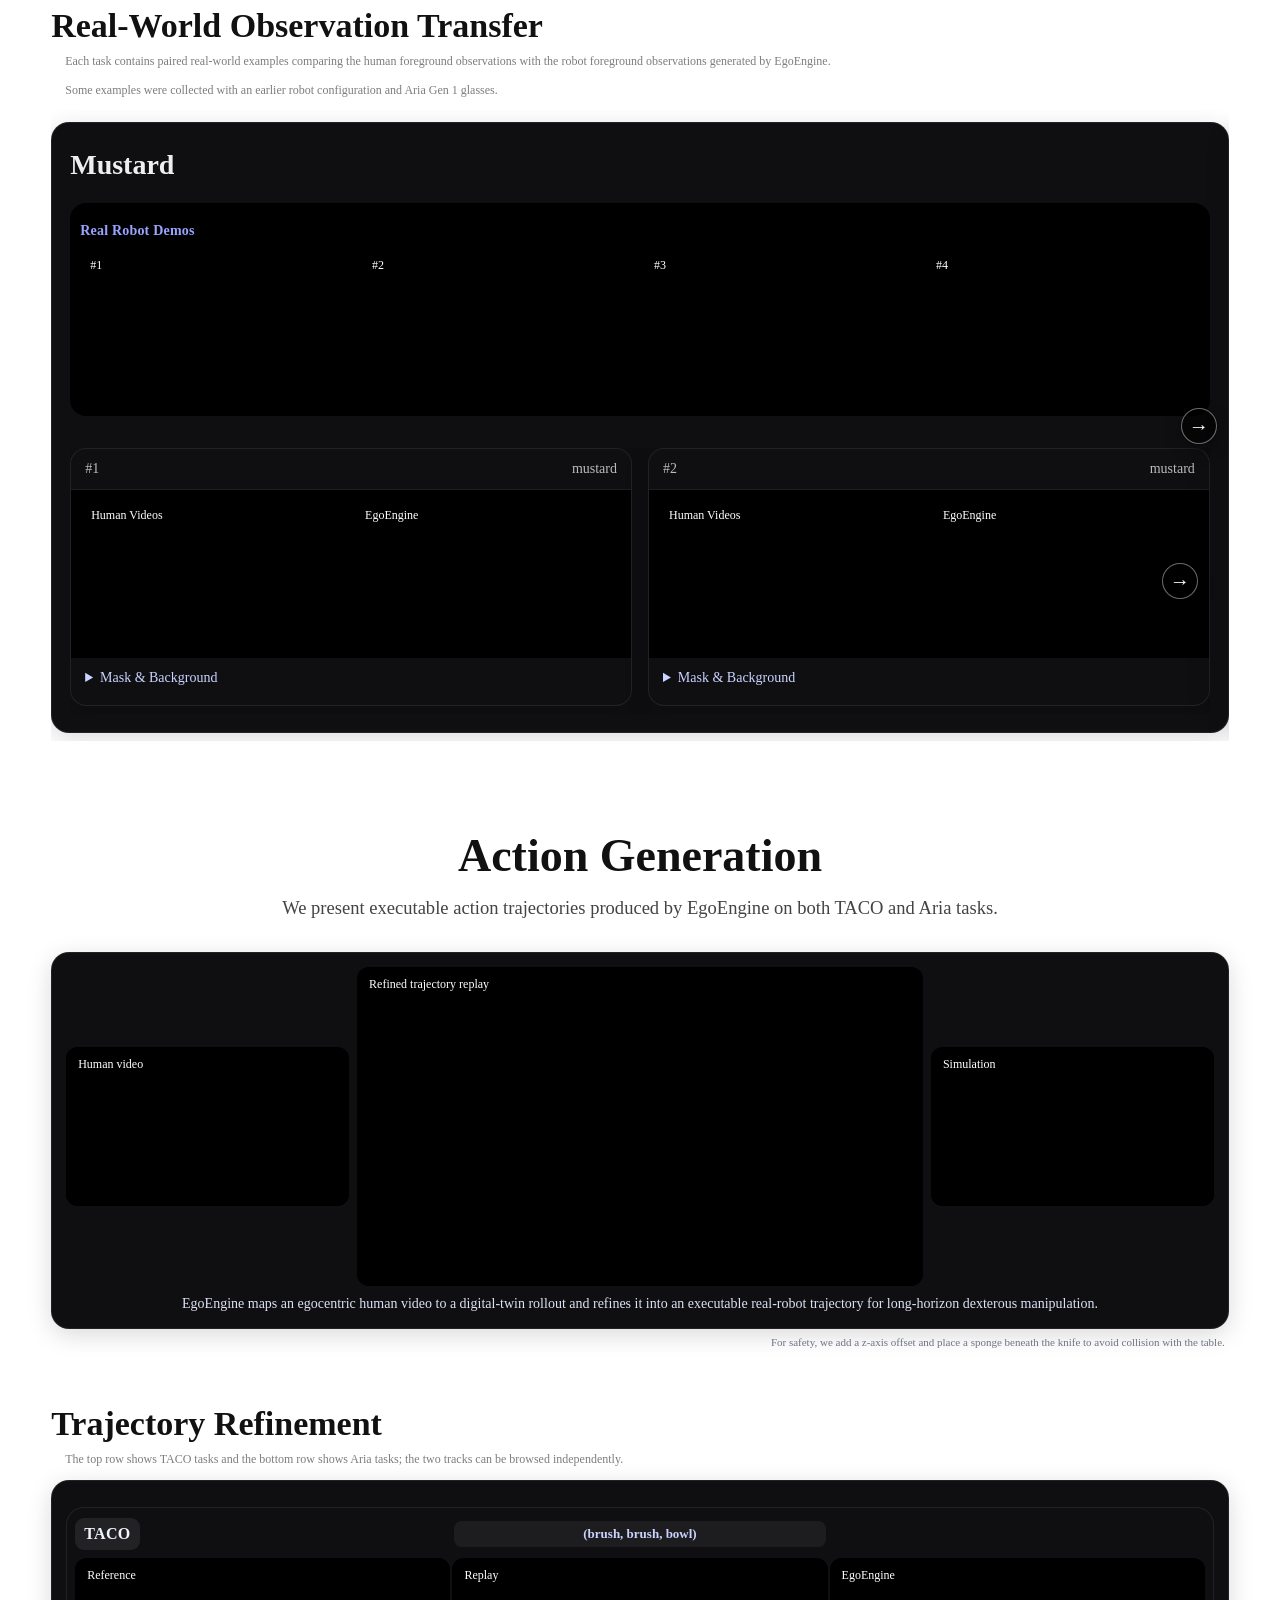
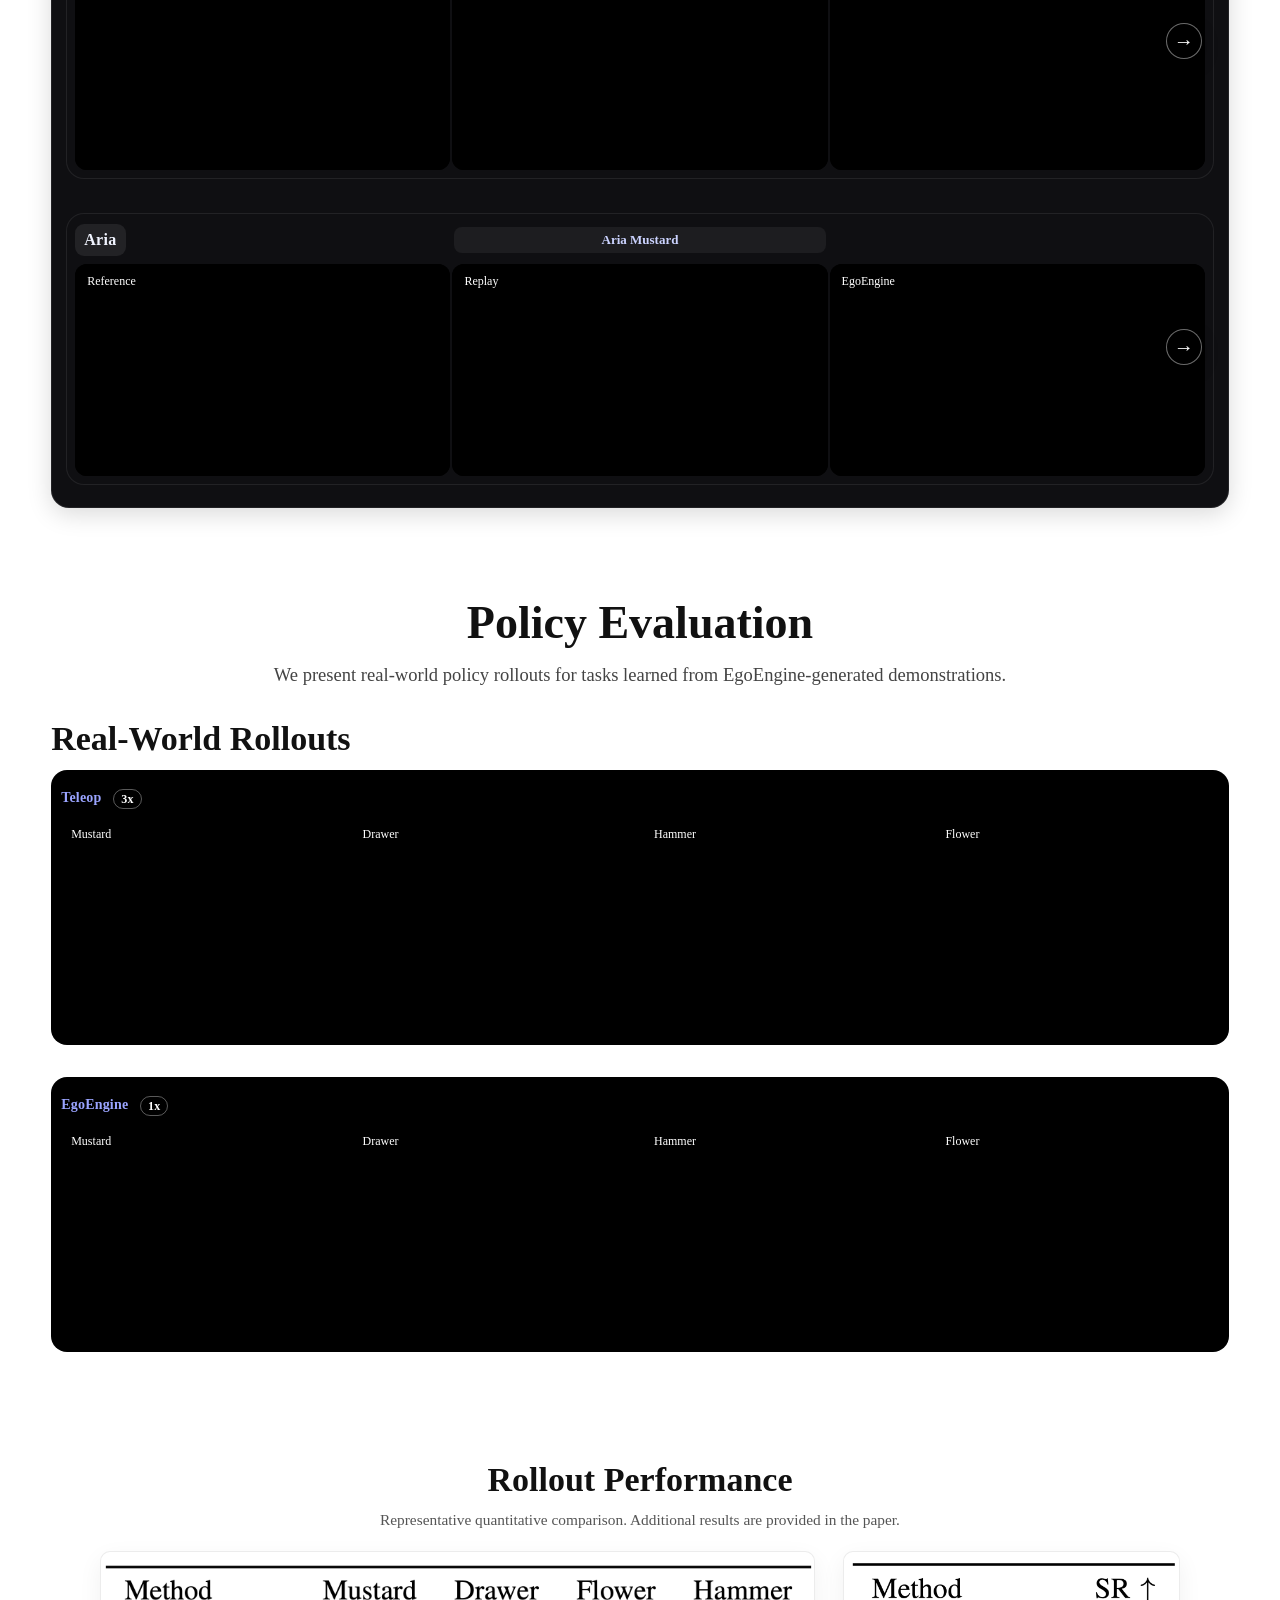
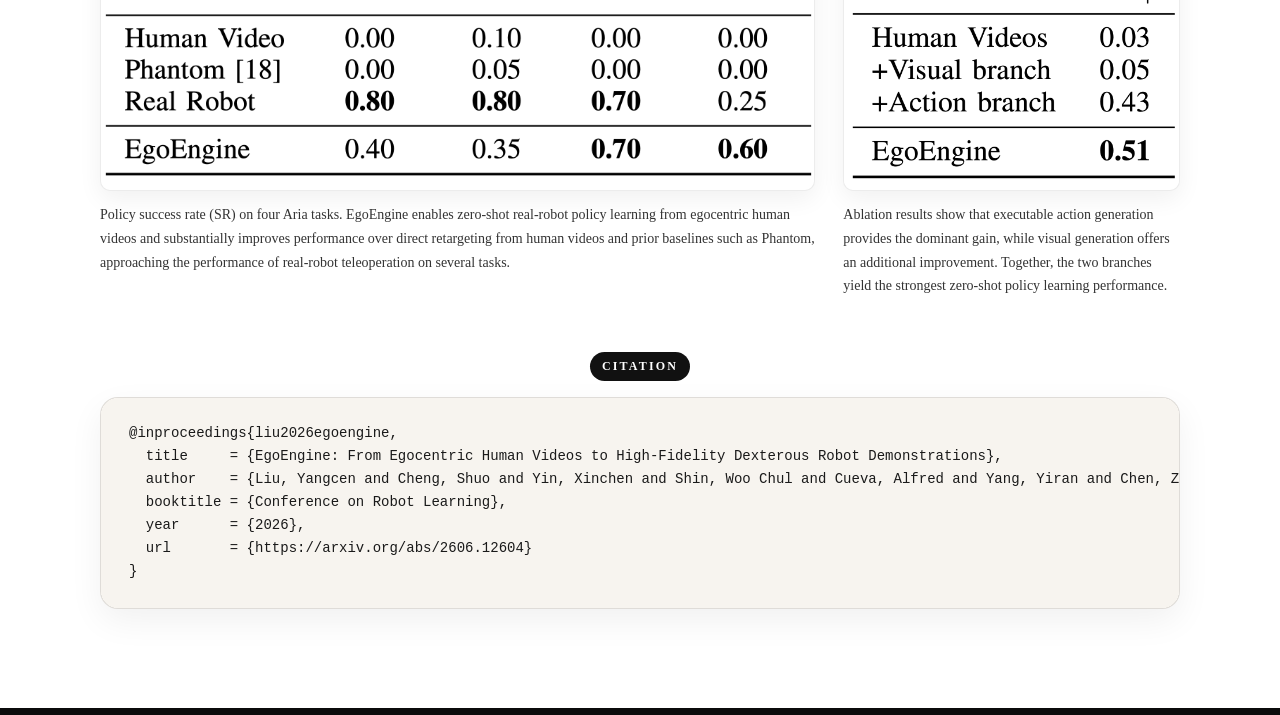
==== commit 6e4d00cc: "Correct equal contribution credits to co-third authors" ====
--- a/index.html
+++ b/index.html
@@ -41,16 +41,16 @@
 
         <ol class="paper-authors" aria-label="Authors in publication order">
           <li><a href="https://yangcenliu.github.io/">Yangcen Liu</a></li>
-          <li><a href="https://sites.google.com/view/shuocheng">Shuo Cheng</a><sup>†</sup></li>
+          <li><a href="https://sites.google.com/view/shuocheng">Shuo Cheng</a></li>
           <li><a href="https://xinchenyin.github.io/">Xinchen Yin</a><sup>†</sup></li>
           <li><a href="https://woocshin.github.io/profile/">Woo Chul Shin</a><sup>†</sup></li>
-          <li><a href="https://alfred-cueva.github.io/">Alfred Cueva</a></li>
+          <li><a href="https://alfred-cueva.github.io/">Alfred Cueva</a><sup>†</sup></li>
           <li>Yiran Yang</li>
           <li><a href="https://chenzheny.github.io/">Zhenyang Chen</a></li>
           <li><a href="https://zhangchuye.github.io/">Chuye Zhang</a></li>
           <li><a href="https://faculty.cc.gatech.edu/~danfei/">Danfei Xu</a></li>
         </ol>
-        <p class="paper-contribution"><sup>†</sup> Co-second authors (equal contribution).</p>
+        <p class="paper-contribution"><sup>†</sup> Co-third authors (equal contribution).</p>
 
         <nav class="paper-links" aria-label="Paper and project resources">
           <a class="paper-link" href="https://arxiv.org/abs/2606.12604" target="_blank" rel="noopener noreferrer">
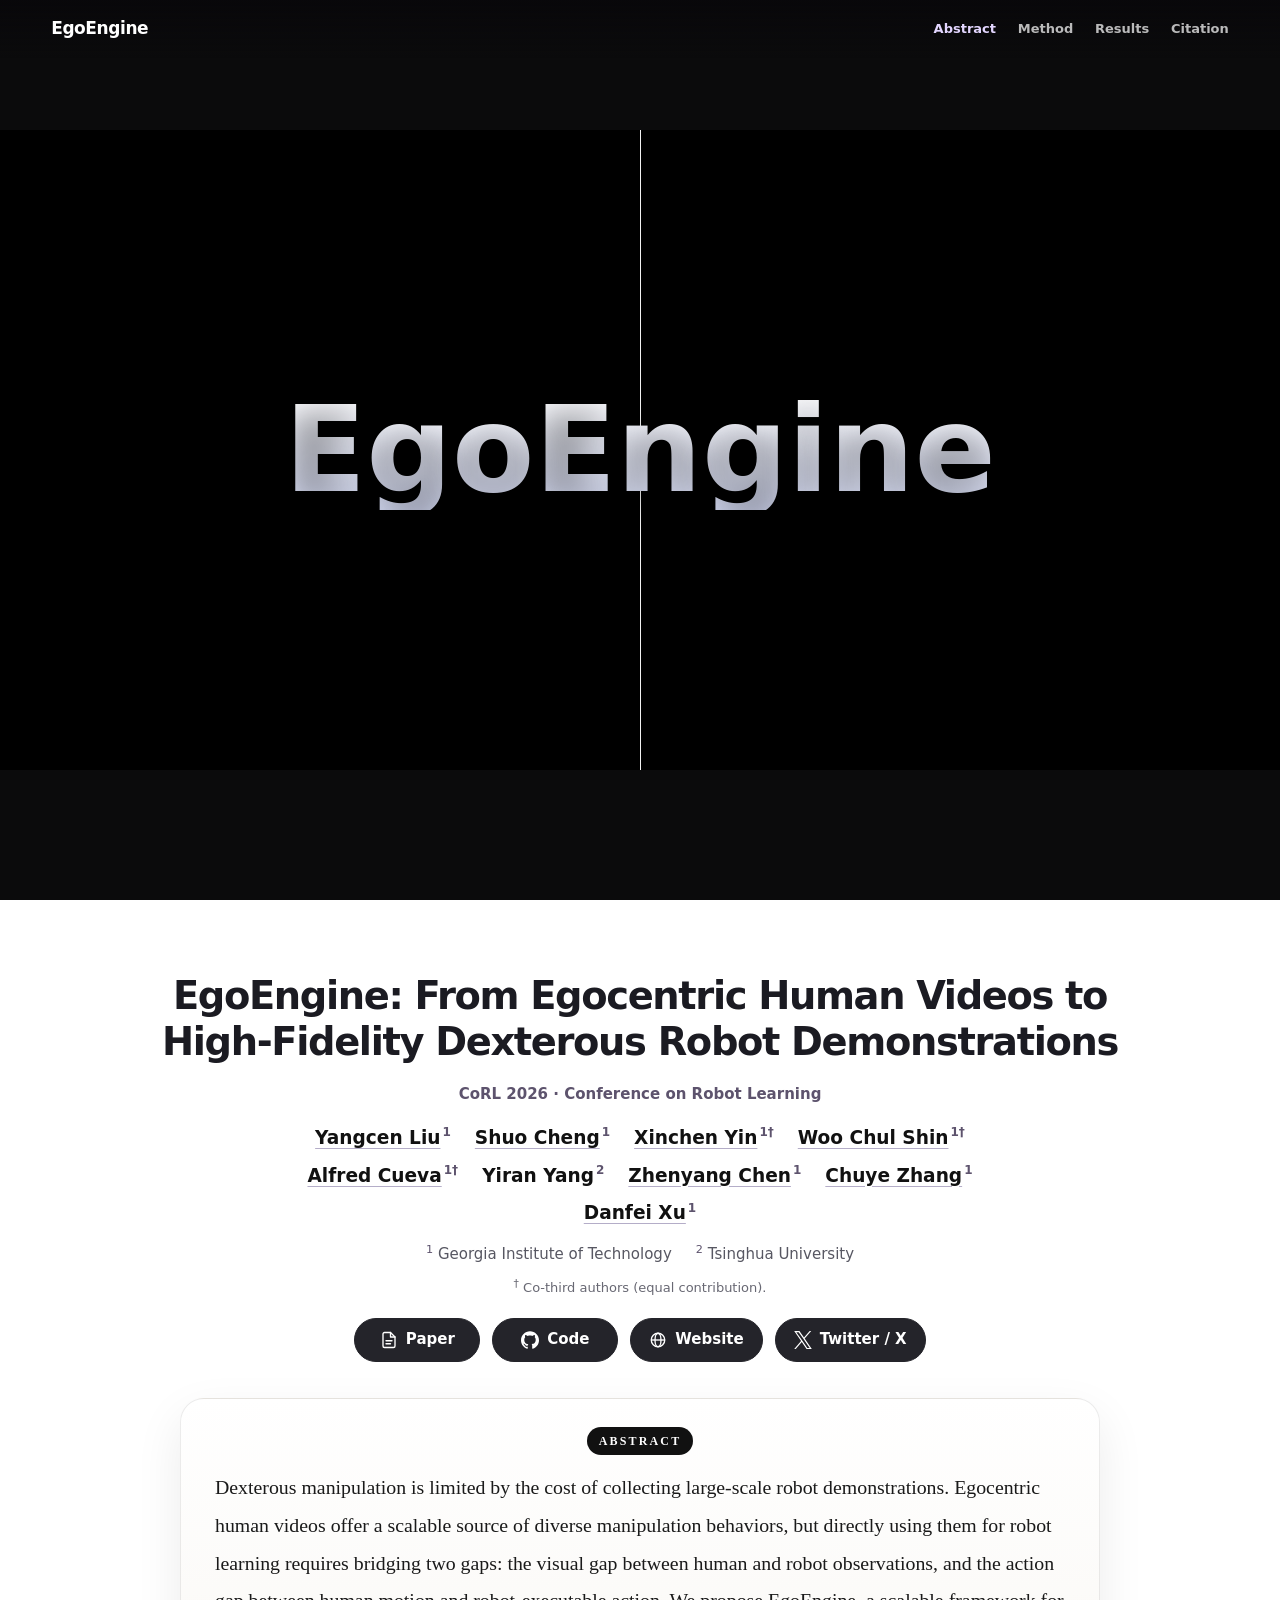
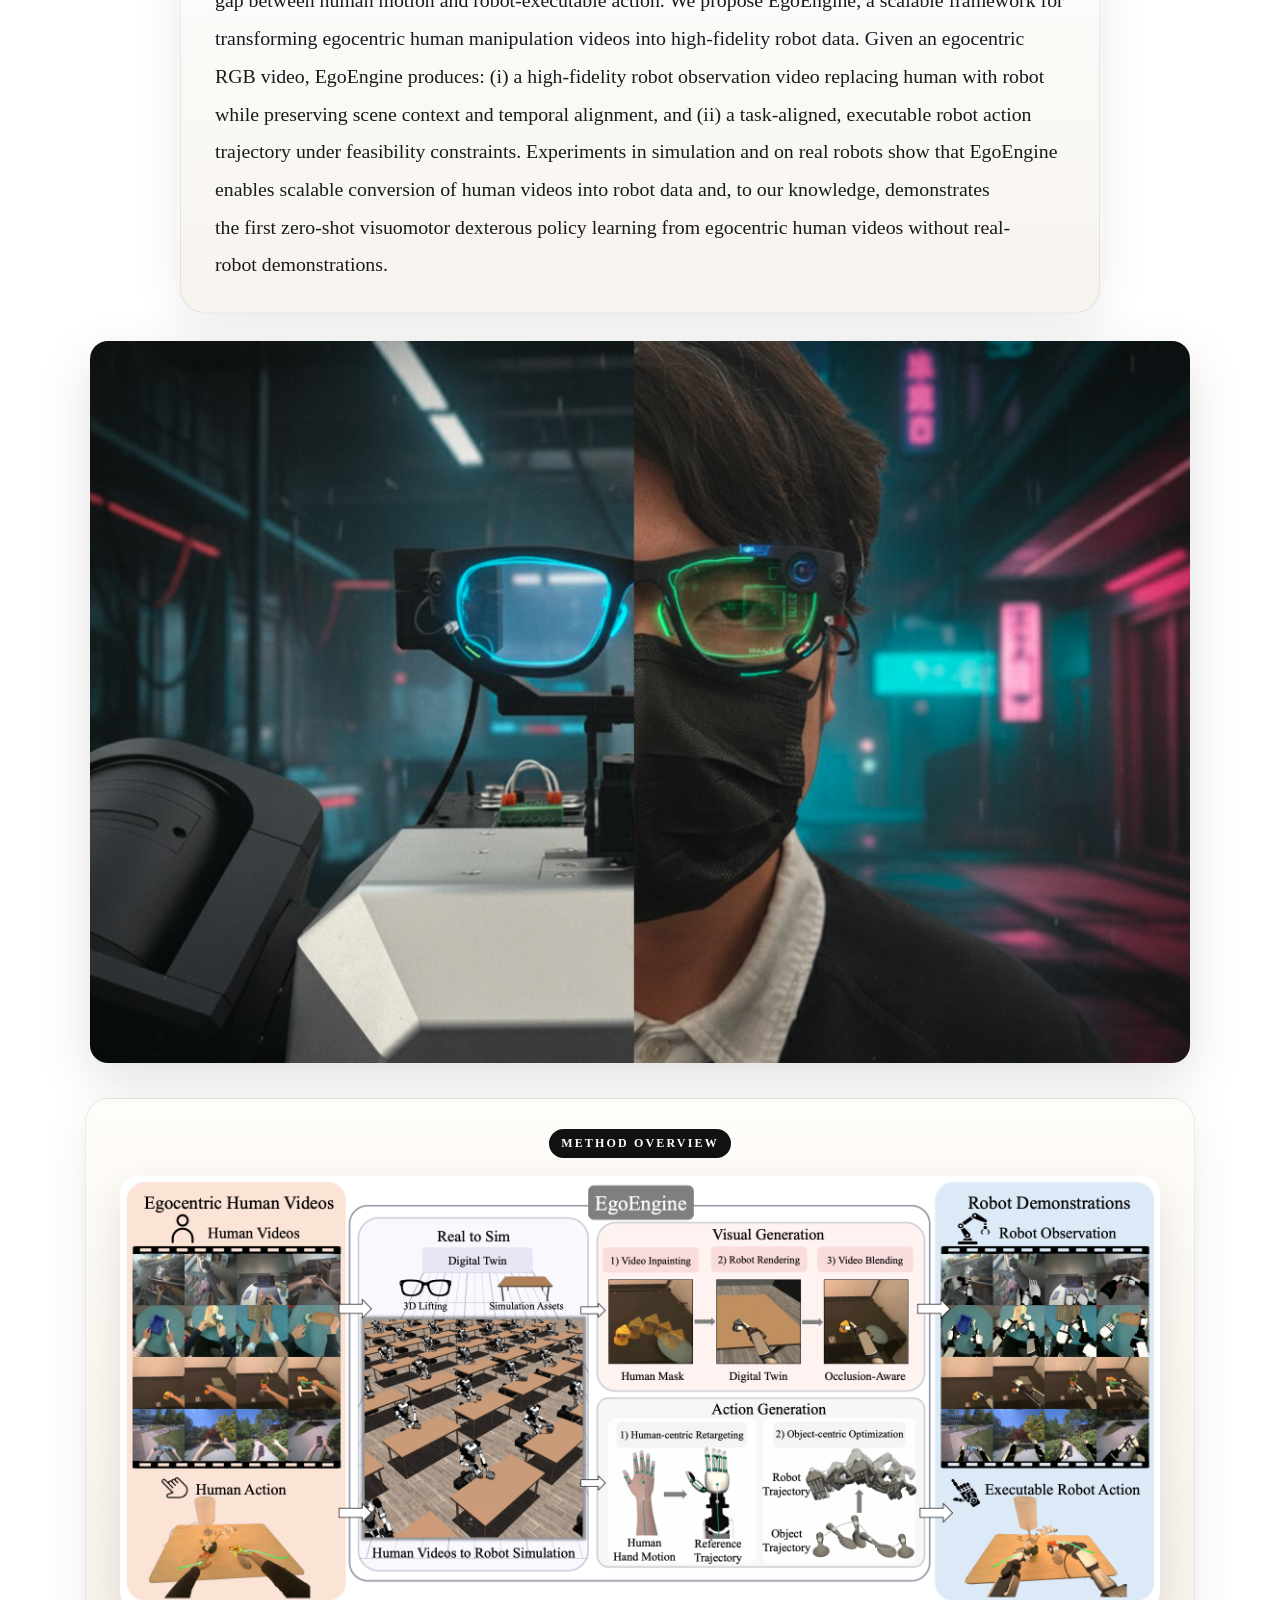
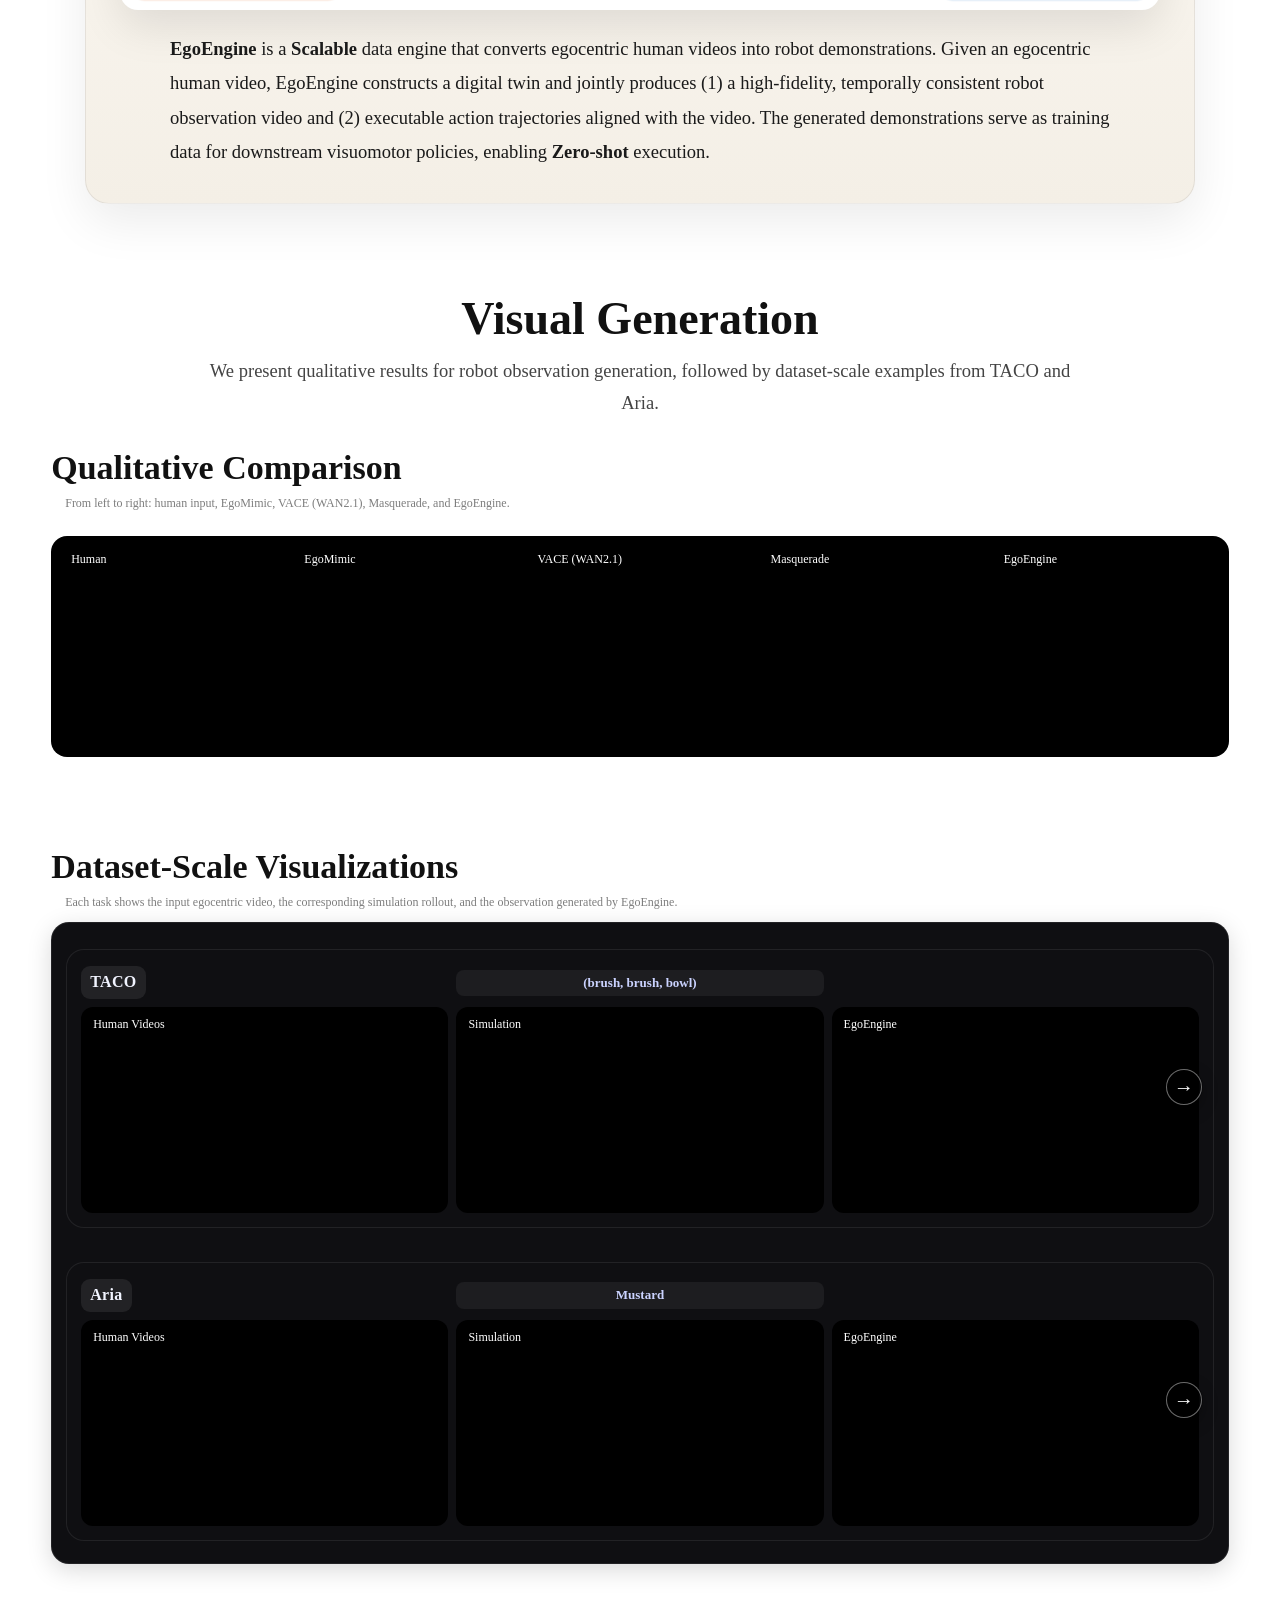
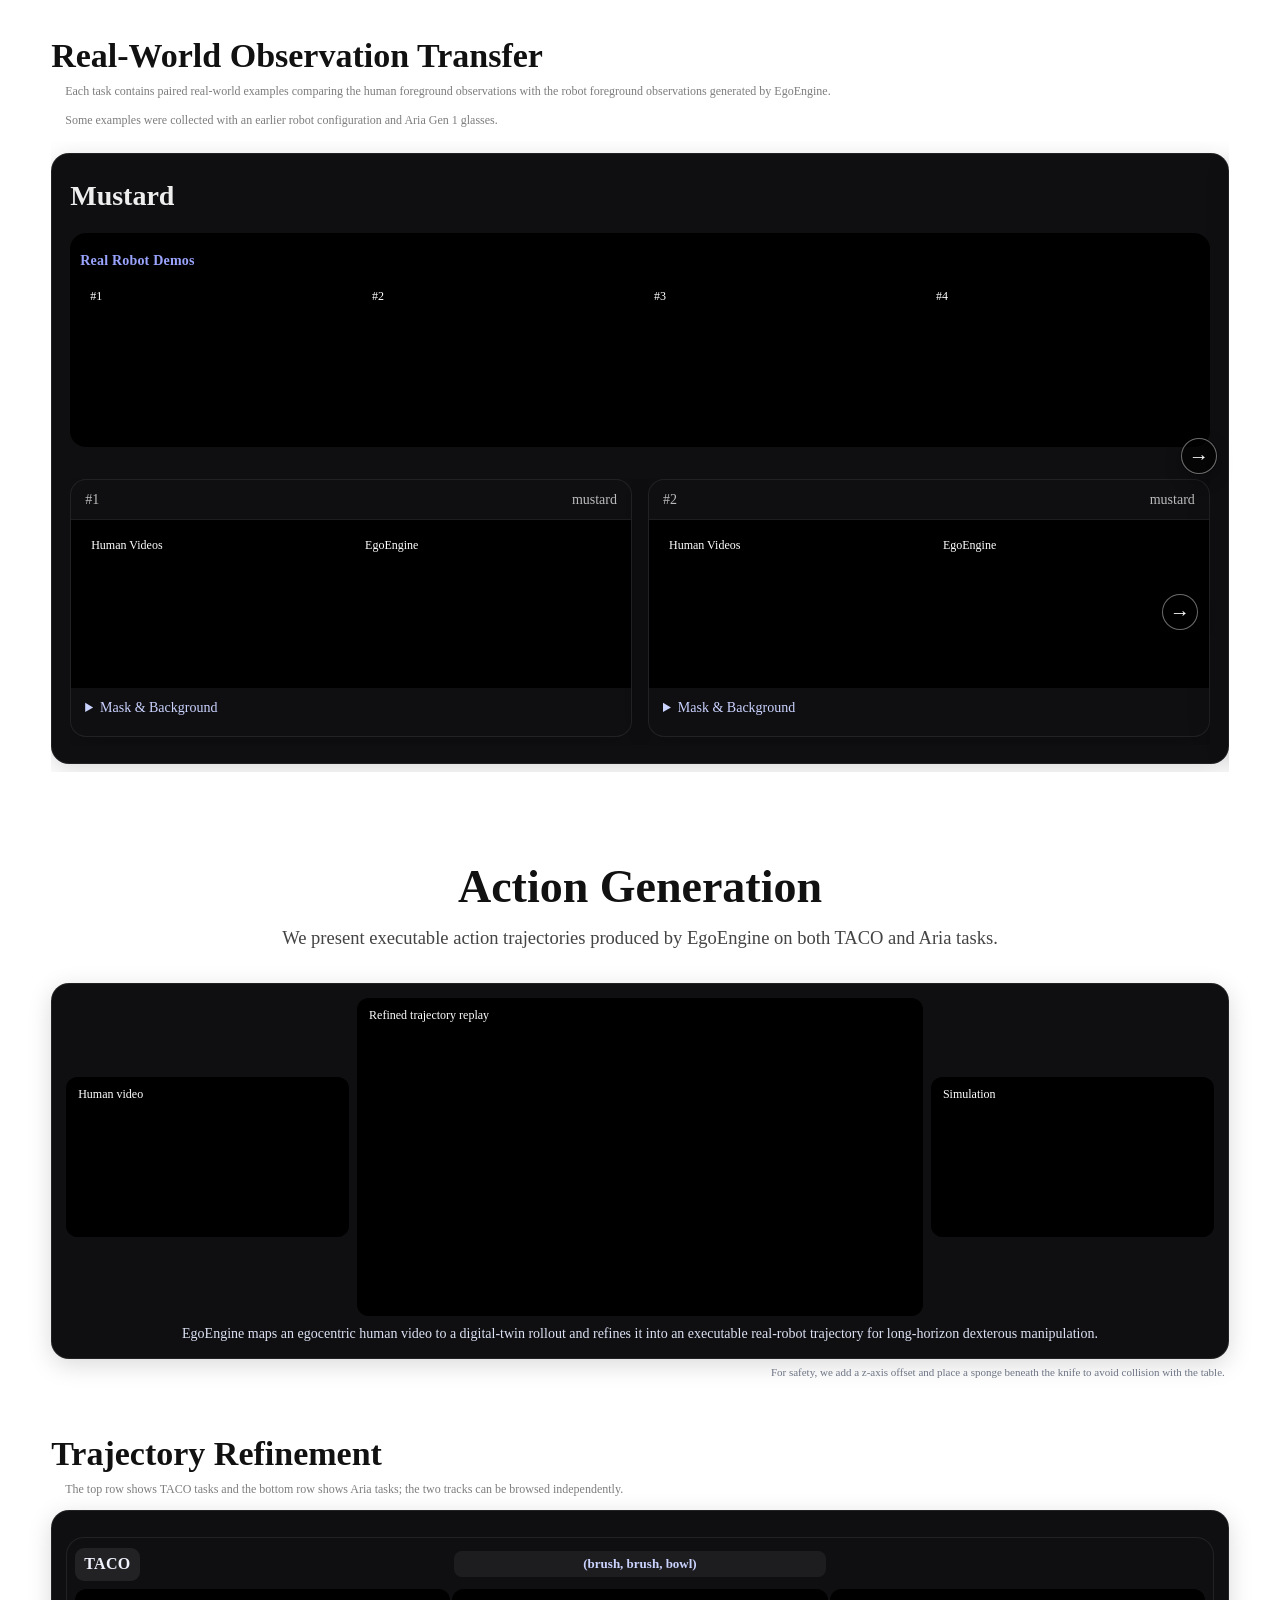
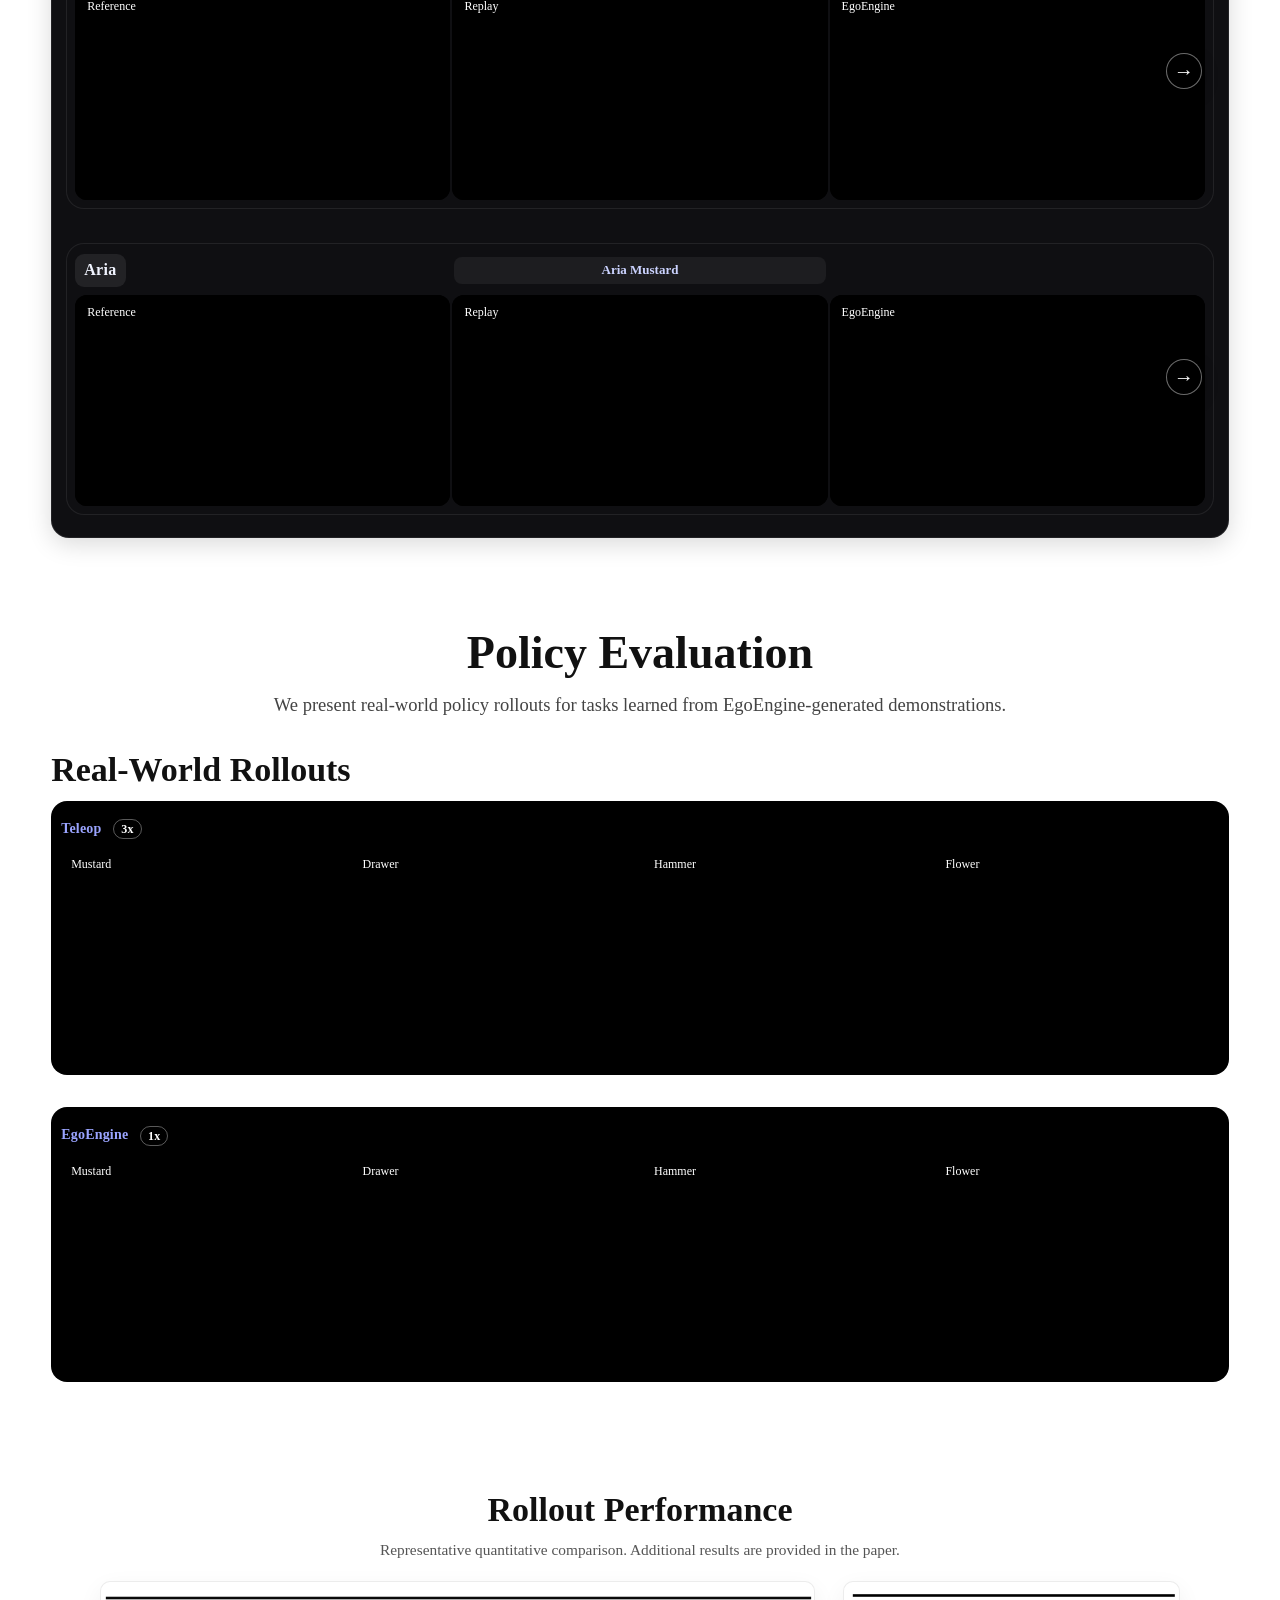
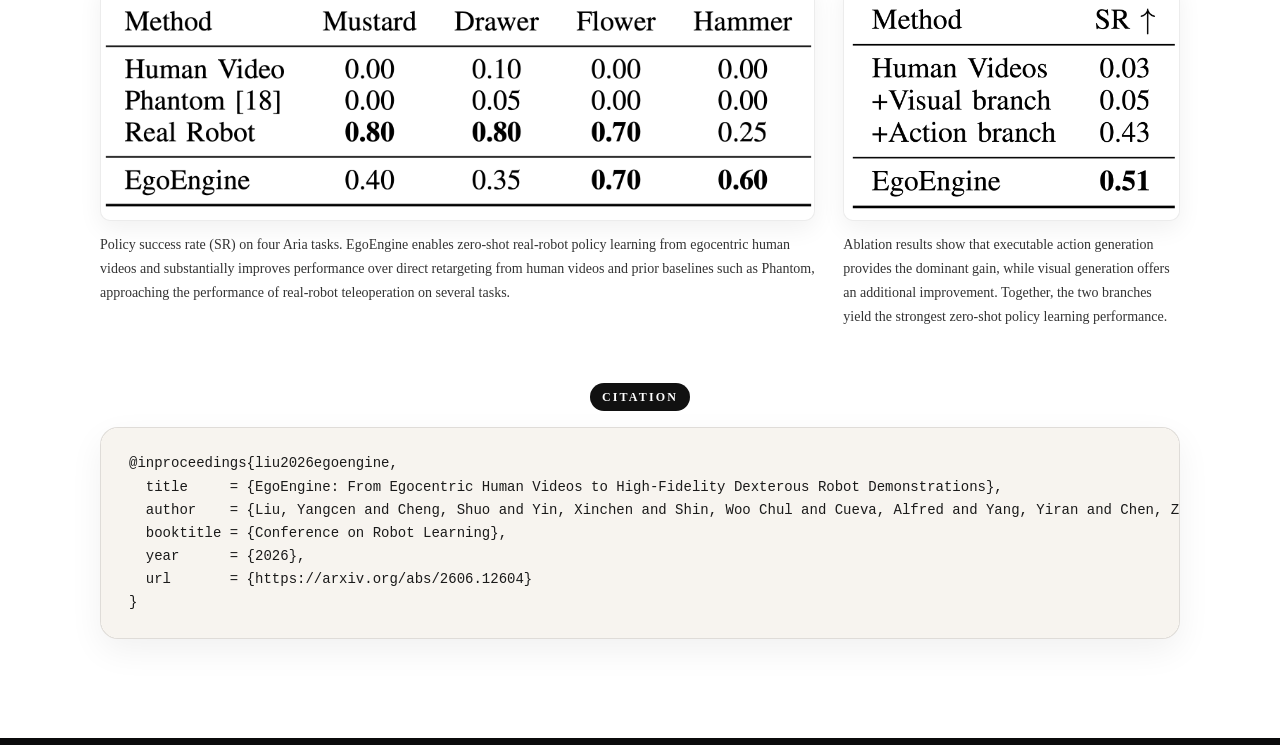
==== commit ab98d0cf: "Add paper affiliations and simplify the project navigation" ====
--- a/index.html
+++ b/index.html
@@ -5,7 +5,7 @@
 <meta name="viewport" content="width=device-width,initial-scale=1" />
 <title>EgoEngine | CoRL 2026</title>
 <meta name="description" content="EgoEngine (CoRL 2026): From Egocentric Human Videos to High-Fidelity Dexterous Robot Demonstrations." />
-<link rel="stylesheet" href="assets/css/styles.css?v=egoengine-publication-20261015-3" />
+<link rel="stylesheet" href="assets/css/styles.css?v=egoengine-publication-20261024-1" />
 </head>
 <body>
 
@@ -14,9 +14,6 @@
     <div class="project-nav-links">
       <a href="#abstract">Abstract</a>
       <a href="#method-overview">Method</a>
-      <a href="#visual-branch">Visual</a>
-      <a href="#action-branch">Action</a>
-      <a href="#real-world">Policy</a>
       <a href="#results">Results</a>
       <a href="#citation">Citation</a>
     </div>
@@ -40,16 +37,20 @@
         <p class="paper-venue">CoRL 2026 · Conference on Robot Learning</p>
 
         <ol class="paper-authors" aria-label="Authors in publication order">
-          <li><a href="https://yangcenliu.github.io/">Yangcen Liu</a></li>
-          <li><a href="https://sites.google.com/view/shuocheng">Shuo Cheng</a></li>
-          <li><a href="https://xinchenyin.github.io/">Xinchen Yin</a><sup>†</sup></li>
-          <li><a href="https://woocshin.github.io/profile/">Woo Chul Shin</a><sup>†</sup></li>
-          <li><a href="https://alfred-cueva.github.io/">Alfred Cueva</a><sup>†</sup></li>
-          <li>Yiran Yang</li>
-          <li><a href="https://chenzheny.github.io/">Zhenyang Chen</a></li>
-          <li><a href="https://zhangchuye.github.io/">Chuye Zhang</a></li>
-          <li><a href="https://faculty.cc.gatech.edu/~danfei/">Danfei Xu</a></li>
+          <li><a href="https://yangcenliu.github.io/">Yangcen Liu</a><sup>1</sup></li>
+          <li><a href="https://sites.google.com/view/shuocheng">Shuo Cheng</a><sup>1</sup></li>
+          <li><a href="https://xinchenyin.github.io/">Xinchen Yin</a><sup>1†</sup></li>
+          <li><a href="https://woocshin.github.io/profile/">Woo Chul Shin</a><sup>1†</sup></li>
+          <li><a href="https://alfred-cueva.github.io/">Alfred Cueva</a><sup>1†</sup></li>
+          <li>Yiran Yang<sup>2</sup></li>
+          <li><a href="https://chenzheny.github.io/">Zhenyang Chen</a><sup>1</sup></li>
+          <li><a href="https://zhangchuye.github.io/">Chuye Zhang</a><sup>1</sup></li>
+          <li><a href="https://faculty.cc.gatech.edu/~danfei/">Danfei Xu</a><sup>1</sup></li>
         </ol>
+        <ul class="paper-affiliations" aria-label="Author affiliations">
+          <li><sup>1</sup> Georgia Institute of Technology</li>
+          <li><sup>2</sup> Tsinghua University</li>
+        </ul>
         <p class="paper-contribution"><sup>†</sup> Co-third authors (equal contribution).</p>
 
         <nav class="paper-links" aria-label="Paper and project resources">
--- a/assets/css/styles.css
+++ b/assets/css/styles.css
@@ -150,6 +150,24 @@
     font-size:.65em;
     line-height:0;
     color:#5d536d;
+  }
+  .paper-affiliations{
+    display:flex;
+    flex-wrap:wrap;
+    justify-content:center;
+    gap:6px 24px;
+    max-width:100%;
+    margin:-10px 0 0;
+    padding:0 8px;
+    list-style:none;
+    color:#575762;
+    font-size:15px;
+    line-height:1.5;
+  }
+  .paper-affiliations sup{
+    color:#5d536d;
+    font-size:.75em;
+    line-height:0;
   }
   .paper-links{
     display:flex;
@@ -993,6 +1011,17 @@
     }
   }
 
+
+@media (max-width:360px){
+  .project-nav{
+    gap:10px;
+    padding:14px 12px;
+  }
+  .project-nav-links{
+    gap:9px;
+    font-size:11px;
+  }
+}
 
 /* Publication authors */
 .paper-authors{
